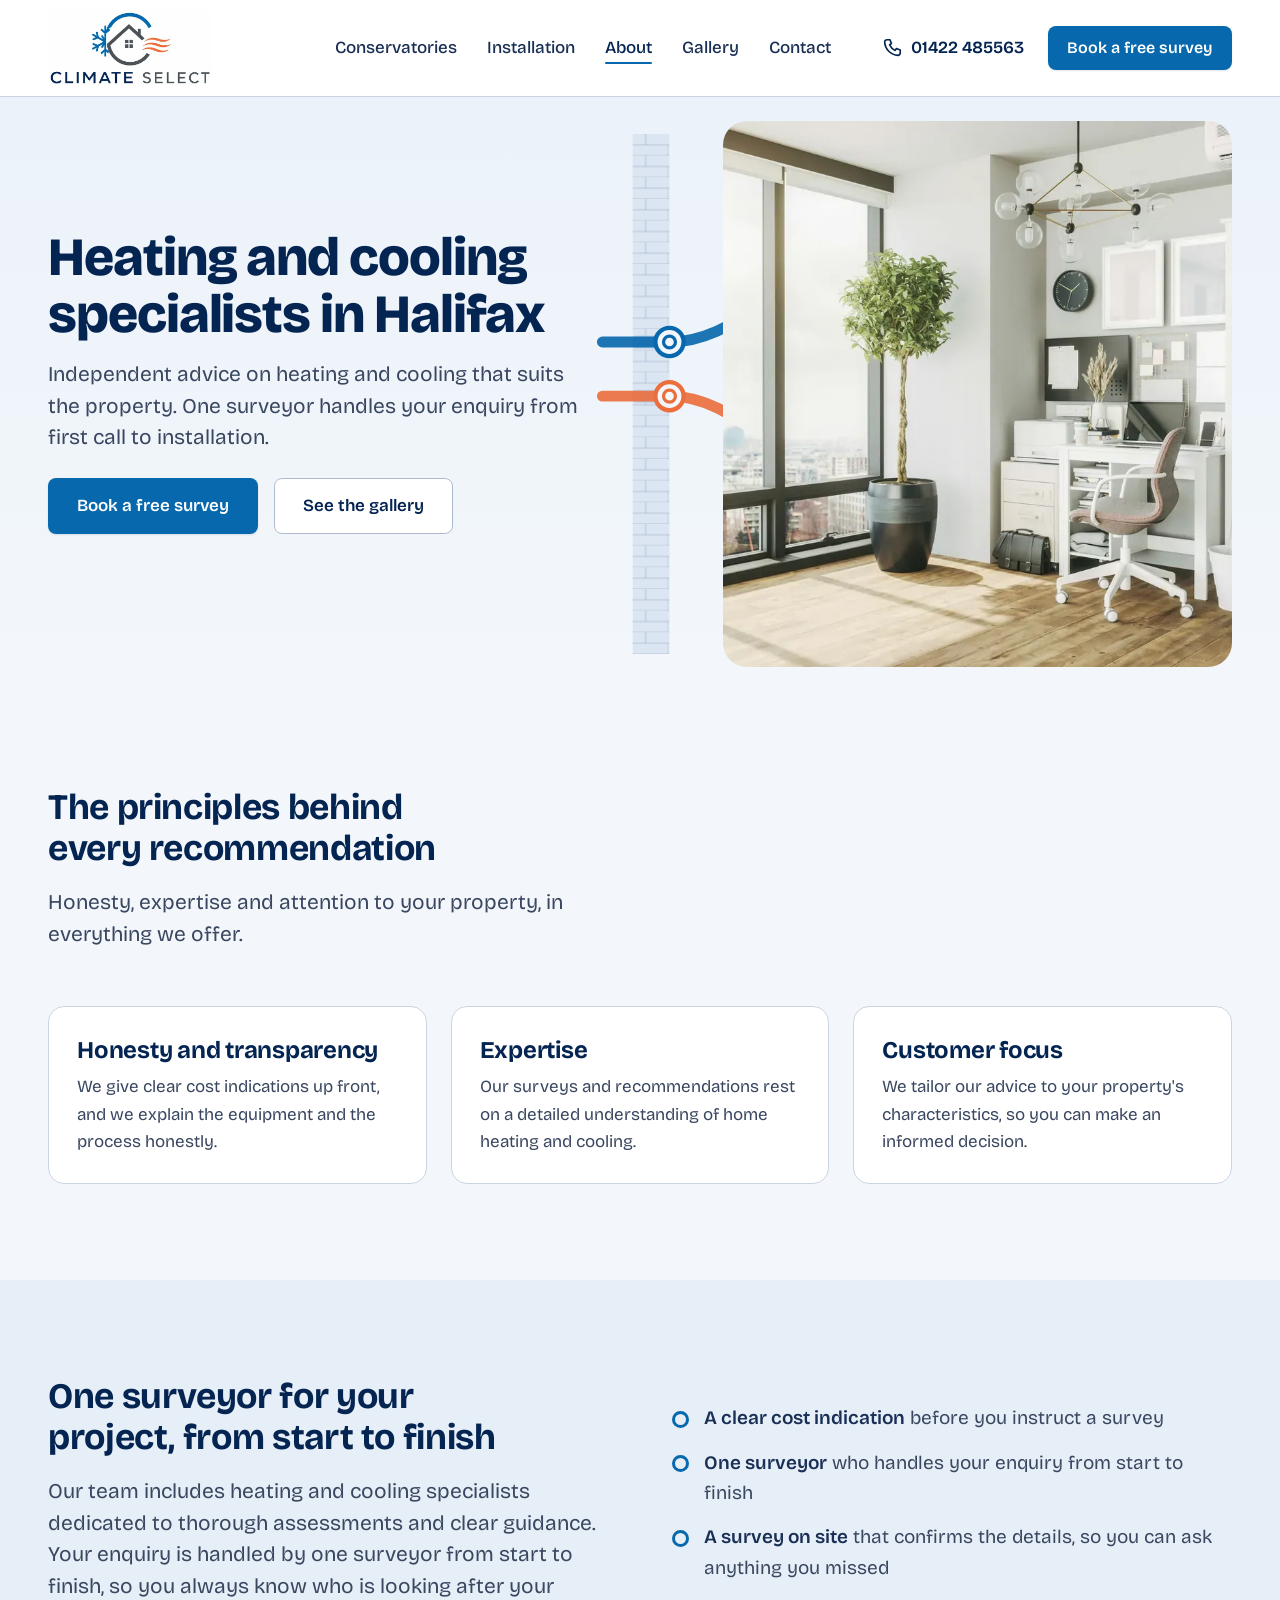
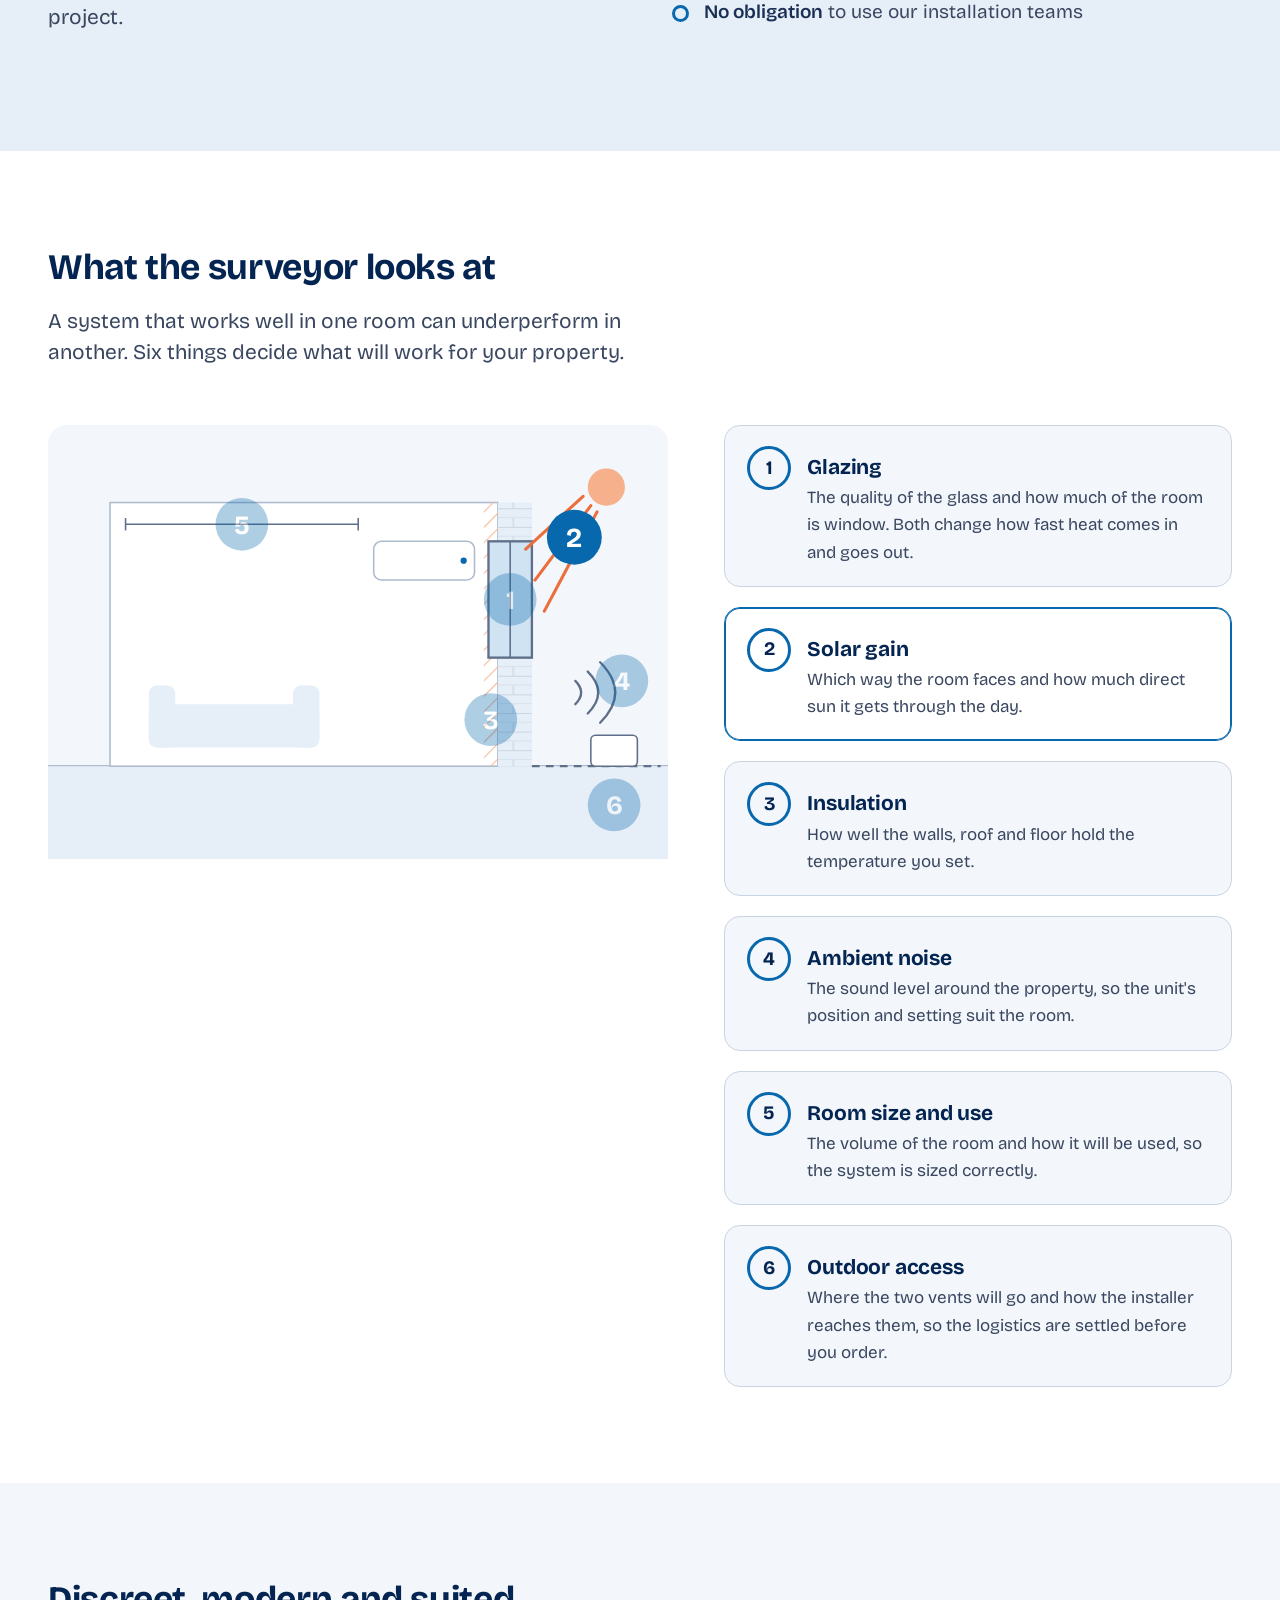
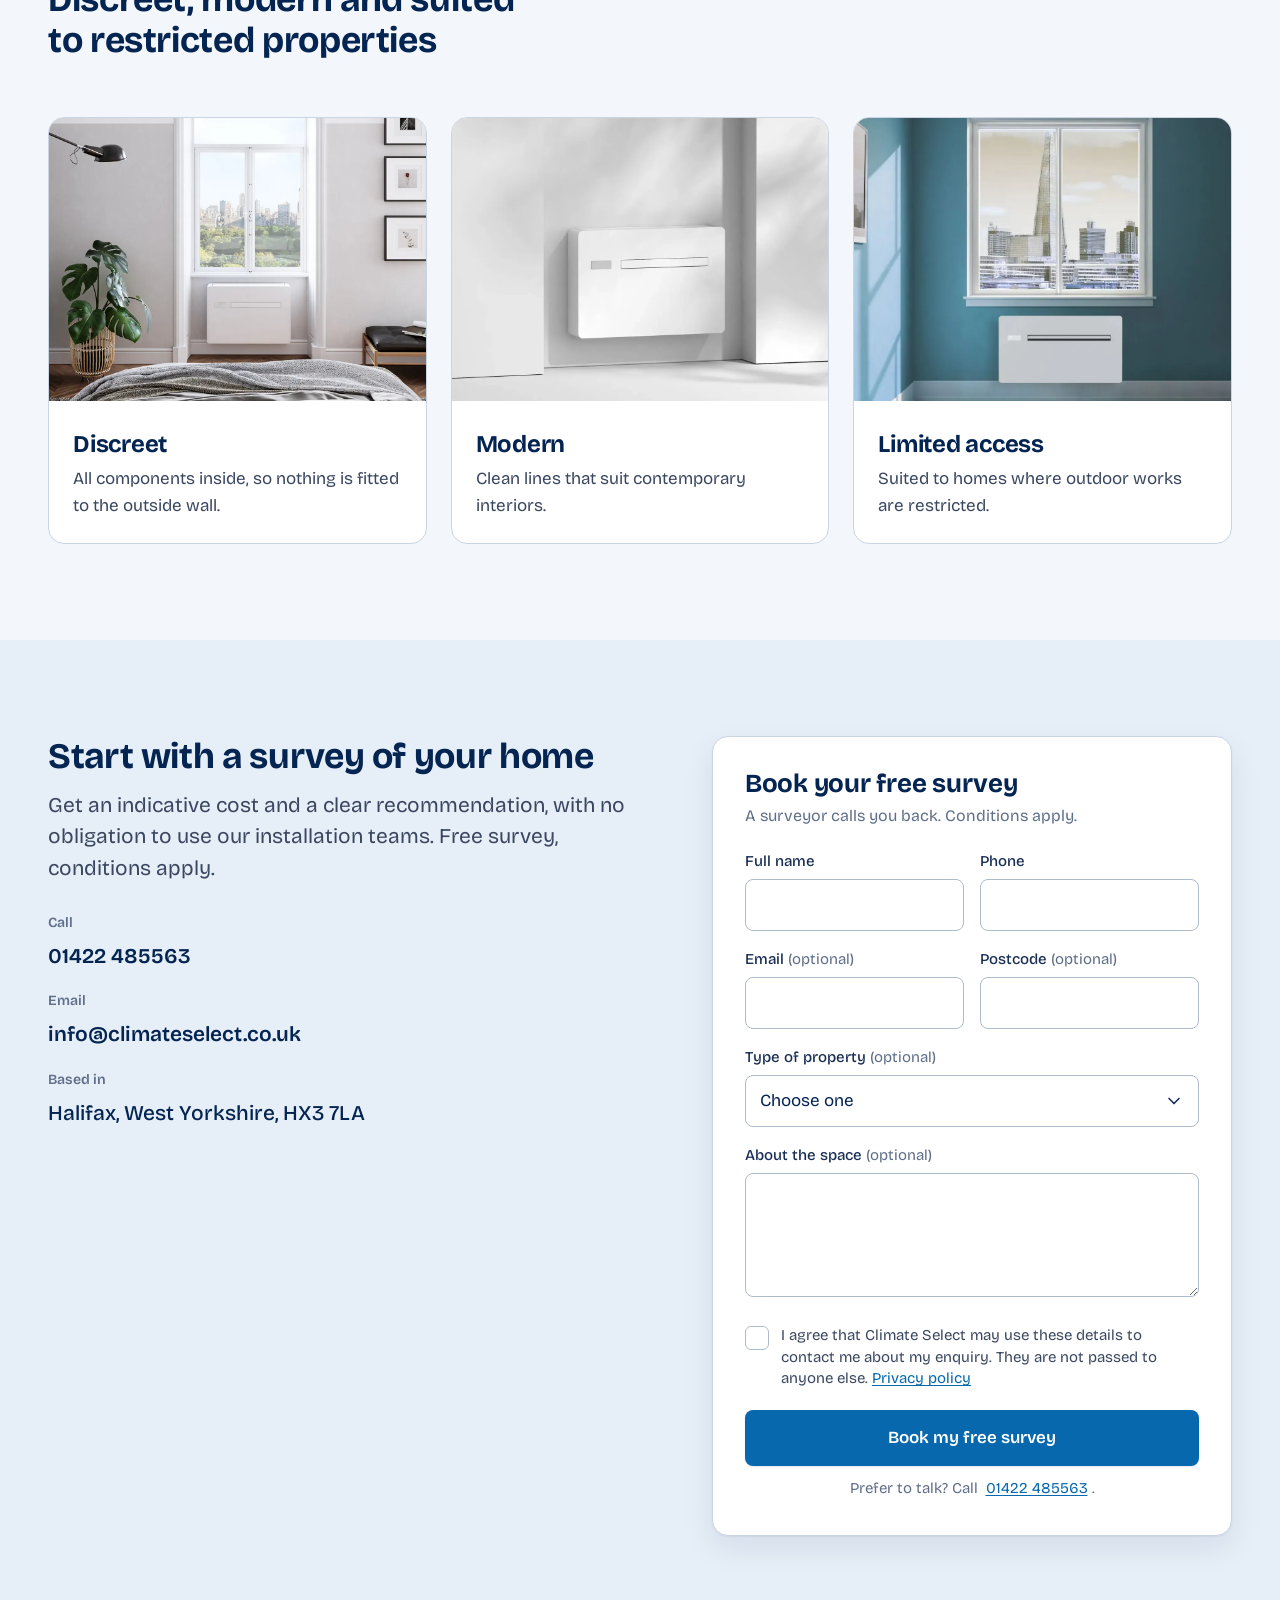
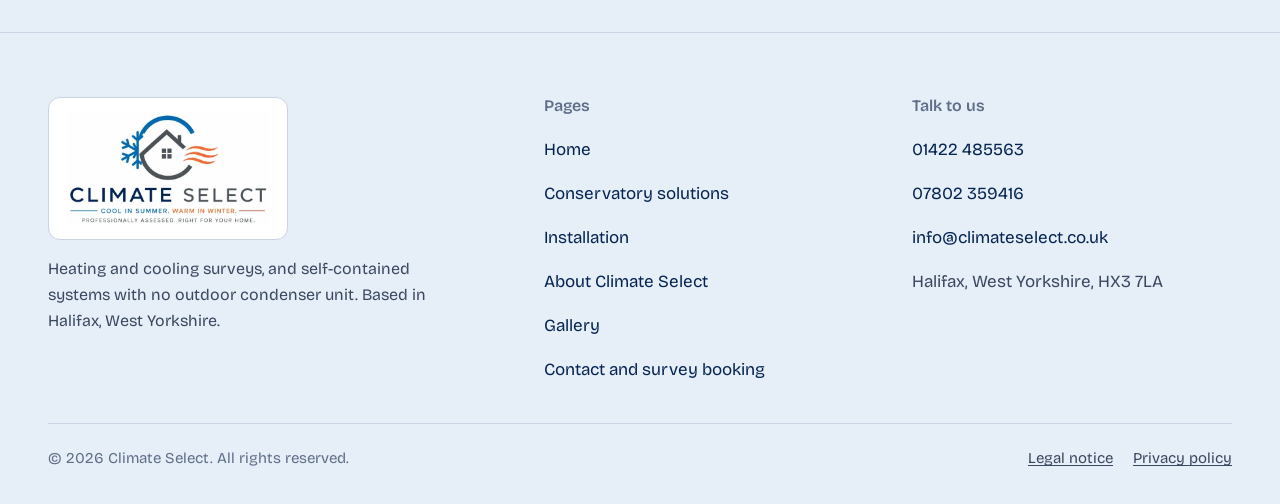
==== about/index.html @ 08846d61 "Publish site Co-Authored-By: Claude Sonnet 5.5 <noreply@anthropic.com>" ====
<!doctype html>
<html lang="en-GB">
<head>
  <title>About Climate Select | Independent Heating and Cooling Specialists</title>
  <meta name="description" content="Independent heating and cooling specialists in Halifax. Honest, transparent surveys with one surveyor from enquiry to installation.">
  <link rel="canonical" href="https://www.climateselect.co.uk/about/">
  <meta property="og:title" content="About Climate Select | Independent Heating and Cooling Specialists">
  <meta property="og:description" content="Independent heating and cooling specialists in Halifax. Every recommendation starts with a survey, and one surveyor handles your enquiry from first call to installation.">
  <meta property="og:url" content="https://digitalmovementuk.github.io/climate-select/about/">
  <meta charset="utf-8">
<meta name="viewport" content="width=device-width, initial-scale=1">
<meta name="robots" content="noindex, nofollow">
<meta name="theme-color" content="#042451">
<link rel="icon" href="../favicon.ico" sizes="32x32">
<link rel="icon" type="image/png" sizes="32x32" href="../favicon-32.png">
<link rel="icon" type="image/png" sizes="16x16" href="../favicon-16.png">
<link rel="apple-touch-icon" sizes="180x180" href="../apple-touch-icon.png">
<meta property="og:type" content="website">
<meta property="og:site_name" content="Climate Select">
<meta property="og:locale" content="en_GB">
<meta property="og:image" content="https://digitalmovementuk.github.io/climate-select/share.jpg">
<meta property="og:image:width" content="1200">
<meta property="og:image:height" content="630">
<meta property="og:image:alt" content="Climate Select: air conditioning and heating with nothing on the outside wall">
<meta name="twitter:card" content="summary_large_image">
<meta name="twitter:image" content="https://digitalmovementuk.github.io/climate-select/share.jpg">
<script>document.documentElement.classList.add('js');if(!matchMedia('(prefers-reduced-motion: reduce)').matches)document.documentElement.classList.add('motion');</script>

  <script type="application/ld+json">
  {
    "@context": "https://schema.org",
    "@graph": [
      { "@type": "HVACBusiness", "@id": "https://www.climateselect.co.uk/#business", "name": "Climate Select", "url": "https://www.climateselect.co.uk/", "logo": "https://www.climateselect.co.uk/wp-content/uploads/go-x/u/525cbdd3-9550-4557-8653-8c8a4f64cbda/image.png", "image": "https://www.climateselect.co.uk/wp-content/uploads/go-x/u/33ac1a99-0c56-4673-9639-0344caf4eeee/image.jpg", "description": "Professional home heating and cooling surveys, with self-contained systems that need no outdoor condenser unit or external ducting.", "telephone": "+44 1422 485563", "email": "info@climateselect.co.uk", "address": { "@type": "PostalAddress", "addressLocality": "Halifax", "addressRegion": "West Yorkshire", "postalCode": "HX3 7LA", "addressCountry": "GB" } },
      { "@type": "WebSite", "@id": "https://www.climateselect.co.uk/#website", "url": "https://www.climateselect.co.uk/", "name": "Climate Select", "inLanguage": "en-GB", "publisher": { "@id": "https://www.climateselect.co.uk/#business" } },
      { "@type": "WebPage", "@id": "https://www.climateselect.co.uk/about/#webpage", "url": "https://www.climateselect.co.uk/about/", "name": "About Climate Select | Independent Heating and Cooling Specialists", "description": "Independent heating and cooling specialists in Halifax. Honest, transparent surveys with one surveyor from enquiry to installation.", "inLanguage": "en-GB", "isPartOf": { "@id": "https://www.climateselect.co.uk/#website" }, "about": { "@id": "https://www.climateselect.co.uk/#business" } },
      { "@type": "BreadcrumbList", "itemListElement": [ { "@type": "ListItem", "position": 1, "name": "Home", "item": "https://www.climateselect.co.uk/" }, { "@type": "ListItem", "position": 2, "name": "About", "item": "https://www.climateselect.co.uk/about/" } ] }
    ]
  }
  </script>
  <script type="module" crossorigin src="../assets/main-D3ebWsyA.js"></script>
  <link rel="stylesheet" crossorigin href="../assets/main-DVyU03aV.css">
</head>
<body>
  <a class="skip-link" href="#main">Skip to content</a>
<header class="site-header">
  <div class="container site-header__inner">
    <a class="brand" href="../" aria-label="Climate Select, home">
      <img class="brand__img" src="../assets/logo-header-DPGOX97-.webp" alt="Climate Select" width="620" height="287" fetchpriority="high">
    </a>
    <nav class="nav" aria-label="Main">
      <ul class="nav__list">
        <li><a class="nav__link" href="../conservatory-solutions/">Conservatories</a></li>
        <li><a class="nav__link" href="../installation/">Installation</a></li>
        <li><a class="nav__link" href="../about/" aria-current="page">About</a></li>
        <li><a class="nav__link" href="../gallery/">Gallery</a></li>
        <li><a class="nav__link" href="../contact/">Contact</a></li>
      </ul>
    </nav>
    <div class="site-header__actions">
      <a class="site-header__phone" href="tel:+441422485563">
        <svg class="icon" viewBox="0 0 24 24" aria-hidden="true" focusable="false"><path d="M6.6 3h3.2l1.6 4.2-2 1.3a12.6 12.6 0 0 0 6.1 6.1l1.3-2 4.2 1.6v3.2A2.6 2.6 0 0 1 18.4 20 15.4 15.4 0 0 1 4 5.6 2.6 2.6 0 0 1 6.6 3Z" fill="none" stroke="currentColor" stroke-width="1.8" stroke-linejoin="round"/></svg>
        <span class="site-header__phone-text">01422 485563</span>
      </a>
      <a class="btn btn--primary btn--sm site-header__cta" href="#enquiry">Book a free survey</a>
      <button class="menu-toggle" type="button" aria-expanded="false" aria-controls="site-menu" data-menu-toggle>
        <span class="menu-toggle__bars" aria-hidden="true"><i></i><i></i><i></i></span>
        <span class="menu-toggle__label">Menu</span>
      </button>
    </div>
  </div>
  <div class="site-menu" id="site-menu" data-site-menu hidden>
    <nav class="container site-menu__inner" aria-label="Menu">
      <a class="site-menu__link" href="../">Home</a>
      <a class="site-menu__link" href="../conservatory-solutions/">Conservatory solutions</a>
      <a class="site-menu__link" href="../installation/">Installation</a>
      <a class="site-menu__link" href="../about/" aria-current="page">About Climate Select</a>
      <a class="site-menu__link" href="../gallery/">Gallery</a>
      <a class="site-menu__link" href="../contact/">Contact</a>
      <a class="btn btn--primary btn--block" href="#enquiry">Book a free survey</a>
      <a class="btn btn--secondary btn--block" href="tel:+441422485563">Call 01422 485563</a>
    </nav>
  </div>
</header>


  <main id="main">
    <div class="hero-wrap">
      <div class="container hero-wrap__grid hero-wrap__grid--media">
        <section class="hero hero--light" aria-labelledby="hero-title">
          <svg class="hero-wall hero-wall--strip" viewBox="0 0 320 480" aria-hidden="true" focusable="false">
  <defs>
    <pattern id="hw-brick-about" width="40" height="20" patternUnits="userSpaceOnUse">
      <g stroke="rgba(4,36,81,.11)" stroke-width="1.5"><line x1="0" y1="10" x2="40" y2="10"/><line x1="0" y1="20" x2="40" y2="20"/><line x1="20" y1="0" x2="20" y2="10"/><line x1="0" y1="10" x2="0" y2="20"/></g>
    </pattern>
  </defs>
  <rect x="128" y="0" width="34" height="480" fill="#DCE6F2"/>
  <rect x="128" y="0" width="34" height="480" fill="url(#hw-brick-about)"/>
  <rect x="128" y="186" width="34" height="12" rx="3" fill="#BFD0E4"/>
  <rect x="128" y="236" width="34" height="12" rx="3" fill="#BFD0E4"/>
  
  <path class="hw-ribbon" d="M330 128 C 262 128, 226 192, 162 192 L 100 192" fill="none" stroke="#0768AD" stroke-width="10" stroke-linecap="round" opacity=".9"/>
  <path class="hw-ribbon hw-ribbon--warm" d="M100 242 L 162 242 C 226 242, 262 310, 330 318" fill="none" stroke="#EB6E3C" stroke-width="10" stroke-linecap="round" opacity=".9"/>
  <g class="hw-vent"><circle cx="162" cy="192" r="13" fill="#F3F7FB" stroke="#0768AD" stroke-width="4"/><circle cx="162" cy="192" r="5.5" fill="none" stroke="#0768AD" stroke-width="3"/></g>
  <g class="hw-vent hw-vent--warm"><circle cx="162" cy="242" r="13" fill="#F3F7FB" stroke="#EB6E3C" stroke-width="4"/><circle cx="162" cy="242" r="5.5" fill="none" stroke="#EB6E3C" stroke-width="3"/></g>
  <circle class="hw-p hw-p--cool" r="4.5" fill="#CFE3F3" style="--d:0s"/>
  <circle class="hw-p hw-p--cool" r="3.5" fill="#CFE3F3" style="--d:-1.6s"/>
  <circle class="hw-p hw-p--cool" r="4.5" fill="#CFE3F3" style="--d:-3.1s"/>
  <circle class="hw-p hw-p--warm" r="4.5" fill="#FBD5C0" style="--d:-.8s"/>
  <circle class="hw-p hw-p--warm" r="3.5" fill="#FBD5C0" style="--d:-2.4s"/>
  <circle class="hw-p hw-p--warm" r="4.5" fill="#FBD5C0" style="--d:-3.9s"/>
</svg>
<svg class="hero-wall hero-wall--band" viewBox="0 0 640 96" preserveAspectRatio="xMidYMid slice" aria-hidden="true" focusable="false">
  <rect x="0" y="12" width="640" height="72" rx="8" fill="#DCE6F2"/>
  <rect x="0" y="12" width="640" height="72" rx="8" fill="url(#hw-brick-about)"/>
  
  <path class="hw-ribbon" d="M40 48 C 150 14, 210 14, 268 48" fill="none" stroke="#0768AD" stroke-width="9" stroke-linecap="round" opacity=".9"/>
  <path class="hw-ribbon hw-ribbon--warm" d="M372 48 C 430 82, 490 82, 600 48" fill="none" stroke="#EB6E3C" stroke-width="9" stroke-linecap="round" opacity=".9"/>
  <g class="hw-vent"><circle cx="288" cy="48" r="19" fill="#F3F7FB" stroke="#0768AD" stroke-width="4"/><circle cx="288" cy="48" r="8" fill="none" stroke="#0768AD" stroke-width="3"/></g>
  <g class="hw-vent hw-vent--warm"><circle cx="352" cy="48" r="19" fill="#F3F7FB" stroke="#EB6E3C" stroke-width="4"/><circle cx="352" cy="48" r="8" fill="none" stroke="#EB6E3C" stroke-width="3"/></g>
  <circle class="hw-p hw-p--band-cool" r="4.5" fill="#CFE3F3" style="--d:0s"/>
  <circle class="hw-p hw-p--band-cool" r="3.5" fill="#CFE3F3" style="--d:-1.9s"/>
  <circle class="hw-p hw-p--band-warm" r="4.5" fill="#FBD5C0" style="--d:-.9s"/>
  <circle class="hw-p hw-p--band-warm" r="3.5" fill="#FBD5C0" style="--d:-2.8s"/>
</svg>

          <div class="hero__copy">
            <h1 class="hero__title" id="hero-title" data-rise style="--i:0">Heating and cooling specialists in Halifax</h1>
            <p class="lead hero__lead" data-rise style="--i:1">Independent advice on heating and cooling that suits the property. One surveyor handles your enquiry from first call to installation.</p>
            <div class="btn-row hero__actions" data-rise style="--i:2">
              <a class="btn btn--primary btn--lg" href="#enquiry">Book a free survey</a>
              <a class="btn btn--secondary btn--lg" href="../gallery/">See the gallery</a>
            </div>
          </div>
        </section>
        <div class="hero-media" data-rise-card>
          <div class="frame frame--4x3"><img src="../assets/about-office-Bw7Py2_B.webp" alt="Office with a wall-mounted unit beneath a window and a desk chair" width="1200" height="800" fetchpriority="high"></div>
        </div>
      </div>
    </div>

    <section class="section" aria-labelledby="principles-title">
      <div class="container">
        <div class="section__head">
          <h2 id="principles-title">The principles behind every recommendation</h2>
          <p class="lead">Honesty, expertise and attention to your property, in everything we offer.</p>
        </div>
        <div class="cards">
          <article class="card"><h3 class="card__title">Honesty and transparency</h3><p>We give clear cost indications up front, and we explain the equipment and the process honestly.</p></article>
          <article class="card"><h3 class="card__title">Expertise</h3><p>Our surveys and recommendations rest on a detailed understanding of home heating and cooling.</p></article>
          <article class="card"><h3 class="card__title">Customer focus</h3><p>We tailor our advice to your property's characteristics, so you can make an informed decision.</p></article>
        </div>
      </div>
    </section>

    <section class="section section--alt" aria-labelledby="team-title">
      <div class="container split">
        <div>
          <h2 id="team-title">One surveyor for your project, from start to finish</h2>
          <p class="lead">Our team includes heating and cooling specialists dedicated to thorough assessments and clear guidance. Your enquiry is handled by one surveyor from start to finish, so you always know who is looking after your project.</p>
        </div>
        <ul class="vent-list vent-list--large">
          <li><strong>A clear cost indication</strong> before you instruct a survey</li>
          <li><strong>One surveyor</strong> who handles your enquiry from start to finish</li>
          <li><strong>A survey on site</strong> that confirms the details, so you can ask anything you missed</li>
          <li><strong>No obligation</strong> to use our installation teams</li>
        </ul>
      </div>
    </section>

    <!-- Signature: what the surveyor looks at -->
    <section class="section section--paper" aria-labelledby="survey-title">
      <div class="container">
        <div class="section__head">
          <h2 id="survey-title">What the surveyor looks at</h2>
          <p class="lead">A system that works well in one room can underperform in another. Six things decide what will work for your property.</p>
        </div>
        <div class="survey" data-survey>
          <figure class="survey__figure">
            <svg class="survey__art" viewBox="0 0 800 560" role="img" aria-labelledby="survey-art-title">
              <title id="survey-art-title">Drawing of a room with six points of a survey marked: glazing, solar gain, insulation, ambient noise, room size and outdoor access.</title>
              <defs>
                <pattern id="brick-a" width="48" height="24" patternUnits="userSpaceOnUse">
                  <g stroke="#CAD5E3" stroke-width="1.5"><line x1="0" y1="12" x2="48" y2="12"/><line x1="0" y1="24" x2="48" y2="24"/><line x1="24" y1="0" x2="24" y2="12"/><line x1="0" y1="12" x2="0" y2="24"/></g>
                </pattern>
                <pattern id="insul" width="14" height="14" patternUnits="userSpaceOnUse" patternTransform="rotate(45)">
                  <line x1="0" y1="0" x2="0" y2="14" stroke="#F6B08C" stroke-width="3"/>
                </pattern>
              </defs>
              <rect x="0" y="0" width="800" height="560" rx="24" fill="#F3F7FB"/>
              <!-- outside sky and ground -->
              <line x1="0" y1="440" x2="800" y2="440" stroke="#AEBBCD" stroke-width="3"/>
              <rect x="0" y="440" width="800" height="120" fill="#E6EEF7"/>
              <!-- room -->
              <rect x="80" y="100" width="500" height="340" fill="#FFFFFF" stroke="#AEBBCD" stroke-width="2"/>
              <!-- outside wall with insulation layer -->
              <rect x="580" y="100" width="44" height="340" fill="#E6EEF7"/>
              <rect x="580" y="100" width="44" height="340" fill="url(#brick-a)"/>
              <rect x="562" y="100" width="18" height="340" fill="url(#insul)" opacity=".85"/>
              <!-- window in the outside wall -->
              <rect x="568" y="150" width="56" height="150" fill="#CFE3F3" stroke="#5F6E89" stroke-width="3"/>
              <line x1="596" y1="150" x2="596" y2="300" stroke="#5F6E89" stroke-width="2"/>
              <!-- sun -->
              <circle cx="720" cy="80" r="24" fill="#F6B08C"/>
              <g stroke="#EB6E3C" stroke-width="4" stroke-linecap="round"><line x1="700" y1="104" x2="628" y2="200"/><line x1="690" y1="92" x2="616" y2="160"/><line x1="708" y1="112" x2="640" y2="240"/></g>
              <!-- sofa and unit -->
              <g fill="#E6EEF7"><rect x="130" y="360" width="220" height="56" rx="12"/><rect x="130" y="336" width="34" height="80" rx="10"/><rect x="316" y="336" width="34" height="80" rx="10"/></g>
              <rect x="420" y="150" width="130" height="50" rx="10" fill="#FFFFFF" stroke="#AEBBCD" stroke-width="2"/>
              <circle cx="536" cy="175" r="4" fill="#0768AD"/>
              <!-- room size dimension line -->
              <g stroke="#5F6E89" stroke-width="2"><line x1="100" y1="128" x2="400" y2="128"/><line x1="100" y1="120" x2="100" y2="136"/><line x1="400" y1="120" x2="400" y2="136"/></g>
              <!-- noise outside -->
              <g stroke="#5F6E89" stroke-width="3" fill="none" stroke-linecap="round"><path d="M680 360 c 10 -10 10 -20 0 -30"/><path d="M696 372 c 18 -18 18 -36 0 -54"/><path d="M712 384 c 26 -26 26 -52 0 -78"/></g>
              <!-- access path -->
              <path d="M624 440 L 790 440" stroke="#5F6E89" stroke-width="3" stroke-dasharray="10 8"/>
              <rect x="700" y="400" width="60" height="40" rx="6" fill="#FFFFFF" stroke="#5F6E89" stroke-width="2"/>
              <!-- callouts -->
              <g class="callout" data-callout="glazing"><circle cx="596" cy="225" r="34" fill="#0768AD"/><text x="596" y="237" font-size="34" font-weight="700" fill="#fff" text-anchor="middle" font-family="inherit">1</text></g>
              <g class="callout" data-callout="solar"><circle cx="668" cy="150" r="34" fill="#0768AD"/><text x="668" y="162" font-size="34" font-weight="700" fill="#fff" text-anchor="middle" font-family="inherit">2</text></g>
              <g class="callout" data-callout="insulation"><circle cx="571" cy="380" r="34" fill="#0768AD"/><text x="571" y="392" font-size="34" font-weight="700" fill="#fff" text-anchor="middle" font-family="inherit">3</text></g>
              <g class="callout" data-callout="noise"><circle cx="740" cy="330" r="34" fill="#0768AD"/><text x="740" y="342" font-size="34" font-weight="700" fill="#fff" text-anchor="middle" font-family="inherit">4</text></g>
              <g class="callout" data-callout="size"><circle cx="250" cy="128" r="34" fill="#0768AD"/><text x="250" y="140" font-size="34" font-weight="700" fill="#fff" text-anchor="middle" font-family="inherit">5</text></g>
              <g class="callout" data-callout="access"><circle cx="730" cy="490" r="34" fill="#0768AD"/><text x="730" y="502" font-size="34" font-weight="700" fill="#fff" text-anchor="middle" font-family="inherit">6</text></g>
            </svg>
          </figure>
          <ol class="survey__list">
            <li class="survey__item" data-callout="glazing"><span class="survey__num" aria-hidden="true">1</span><div><h3>Glazing</h3><p>The quality of the glass and how much of the room is window. Both change how fast heat comes in and goes out.</p></div></li>
            <li class="survey__item" data-callout="solar"><span class="survey__num" aria-hidden="true">2</span><div><h3>Solar gain</h3><p>Which way the room faces and how much direct sun it gets through the day.</p></div></li>
            <li class="survey__item" data-callout="insulation"><span class="survey__num" aria-hidden="true">3</span><div><h3>Insulation</h3><p>How well the walls, roof and floor hold the temperature you set.</p></div></li>
            <li class="survey__item" data-callout="noise"><span class="survey__num" aria-hidden="true">4</span><div><h3>Ambient noise</h3><p>The sound level around the property, so the unit's position and setting suit the room.</p></div></li>
            <li class="survey__item" data-callout="size"><span class="survey__num" aria-hidden="true">5</span><div><h3>Room size and use</h3><p>The volume of the room and how it will be used, so the system is sized correctly.</p></div></li>
            <li class="survey__item" data-callout="access"><span class="survey__num" aria-hidden="true">6</span><div><h3>Outdoor access</h3><p>Where the two vents will go and how the installer reaches them, so the logistics are settled before you order.</p></div></li>
          </ol>
        </div>
      </div>
    </section>

    <section class="section" aria-labelledby="fit-title">
      <div class="container">
        <div class="section__head">
          <h2 id="fit-title">Discreet, modern and suited to restricted properties</h2>
        </div>
        <div class="cards">
          <figure class="card card--media"><div class="frame frame--4x3"><img src="../assets/discreet-bedroom-McjAwTh_.webp" alt="Bedroom with a discreet white unit under the window" width="1200" height="967" loading="lazy"></div><figcaption class="card__body"><h3 class="card__title">Discreet</h3><p>All components inside, so nothing is fitted to the outside wall.</p></figcaption></figure>
          <figure class="card card--media"><div class="frame frame--4x3"><img src="../assets/modern-wall-unit-CahAysjq.webp" alt="Plain white wall with a modern wall-mounted unit" width="1200" height="1200" loading="lazy"></div><figcaption class="card__body"><h3 class="card__title">Modern</h3><p>Clean lines that suit contemporary interiors.</p></figcaption></figure>
          <figure class="card card--media"><div class="frame frame--4x3"><img src="../assets/room-window-unit-7uGXvBZI.webp" alt="Room with a window above a neutral wall-mounted unit" width="1116" height="1200" loading="lazy"></div><figcaption class="card__body"><h3 class="card__title">Limited access</h3><p>Suited to homes where outdoor works are restricted.</p></figcaption></figure>
        </div>
      </div>
    </section>

    <section class="section section--alt" id="book" aria-labelledby="book-title">
      <div class="container book">
        <div class="book__aside">
          <h2 id="book-title">Start with a survey of your home</h2>
          <p class="lead">Get an indicative cost and a clear recommendation, with no obligation to use our installation teams. Free survey, conditions apply.</p>
          <div class="contact-details">
            <div class="contact-details__item"><span class="contact-details__label">Call</span><a class="contact-details__value" href="tel:+441422485563">01422 485563</a></div>
            <div class="contact-details__item"><span class="contact-details__label">Email</span><a class="contact-details__value" href="mailto:info@climateselect.co.uk">info@climateselect.co.uk</a></div>
            <div class="contact-details__item"><span class="contact-details__label">Based in</span><span class="contact-details__value contact-details__value--plain">Halifax, West Yorkshire, HX3 7LA</span></div>
          </div>
        </div>
        <form class="enquiry" id="enquiry" data-enquiry novalidate method="post" action="/api/enquiries" aria-labelledby="enquiry-title">
  <div class="enquiry__body" data-enquiry-body>
    <h2 class="enquiry__title" id="enquiry-title">Book your free survey</h2>
    <p class="enquiry__lead">A surveyor calls you back. Conditions apply.</p>
    <div class="enquiry__fields">
      <div class="field">
        <label class="field__label" for="enquiry-name">Full name</label>
        <input class="field__input" id="enquiry-name" name="name" type="text" autocomplete="name" required minlength="2" maxlength="100" aria-describedby="enquiry-name-error">
        <p class="field__error" id="enquiry-name-error" hidden></p>
      </div>
      <div class="field">
        <label class="field__label" for="enquiry-phone">Phone</label>
        <input class="field__input" id="enquiry-phone" name="phone" type="tel" inputmode="tel" autocomplete="tel" required aria-describedby="enquiry-phone-error">
        <p class="field__error" id="enquiry-phone-error" hidden></p>
      </div>
      <div class="field">
        <label class="field__label" for="enquiry-email">Email <span class="field__optional">(optional)</span></label>
        <input class="field__input" id="enquiry-email" name="email" type="email" autocomplete="email" maxlength="200" aria-describedby="enquiry-email-error">
        <p class="field__error" id="enquiry-email-error" hidden></p>
      </div>
      <div class="field">
        <label class="field__label" for="enquiry-postcode">Postcode <span class="field__optional">(optional)</span></label>
        <input class="field__input" id="enquiry-postcode" name="postcode" type="text" autocomplete="postal-code" maxlength="12" aria-describedby="enquiry-postcode-error">
        <p class="field__error" id="enquiry-postcode-error" hidden></p>
      </div>
      <div class="field field--full">
        <label class="field__label" for="enquiry-property">Type of property <span class="field__optional">(optional)</span></label>
        <select class="field__input field__select" id="enquiry-property" name="propertyType" aria-describedby="enquiry-property-error">
          <option value="">Choose one</option>
          <option>House</option>
          <option>Flat or apartment</option>
          <option>Conservatory</option>
          <option>Garden room or annexe</option>
          <option>Listed or conservation-area home</option>
          <option>Office or commercial</option>
          <option>Care home or hotel</option>
          <option>Other</option>
        </select>
        <p class="field__error" id="enquiry-property-error" hidden></p>
      </div>
      
      <div class="field field--full">
        <label class="field__label" for="enquiry-message">About the space <span class="field__optional">(optional)</span></label>
        <textarea class="field__input field__textarea" id="enquiry-message" name="message" rows="4" maxlength="2000" aria-describedby="enquiry-message-error"></textarea>
        <p class="field__error" id="enquiry-message-error" hidden></p>
      </div>
      
    </div>
    <div class="field field--consent">
      <label class="check" for="enquiry-consent">
        <input class="check__input" id="enquiry-consent" name="consent" type="checkbox" value="true" required aria-describedby="enquiry-consent-error">
        <span class="check__box" aria-hidden="true"></span>
        <span class="check__text">I agree that Climate Select may use these details to contact me about my enquiry. They are not passed to anyone else. <a href="https://www.climateselect.co.uk/privacy-policy/" target="_blank" rel="noopener">Privacy policy</a></span>
      </label>
      <p class="field__error" id="enquiry-consent-error" hidden></p>
    </div>
    <div class="enquiry__honeypot" aria-hidden="true">
      <label for="enquiry-company">Company</label>
      <input id="enquiry-company" name="company" type="text" tabindex="-1" autocomplete="off">
    </div>
    <input type="hidden" name="source" value="/about/">
    <p class="enquiry__form-error" data-enquiry-form-error role="alert" hidden></p>
    <button class="btn btn--primary btn--block enquiry__submit" type="submit" data-enquiry-submit>Book my free survey</button>
    <p class="enquiry__note">Prefer to talk? Call <a href="tel:+441422485563">01422 485563</a>.</p>
  </div>
  <div class="enquiry__success" data-enquiry-success tabindex="-1" hidden>
    <svg class="vent-mark" viewBox="0 0 96 48" aria-hidden="true" focusable="false">
      <circle class="vent-mark__a" cx="24" cy="24" r="18" fill="none" stroke="#0768AD" stroke-width="4"/>
      <circle class="vent-mark__b" cx="72" cy="24" r="18" fill="none" stroke="#EB6E3C" stroke-width="4"/>
      <path class="vent-mark__tick" d="M15 24.5l6.5 6.5L34 18" fill="none" stroke="#0768AD" stroke-width="4" stroke-linecap="round" stroke-linejoin="round"/>
      <path class="vent-mark__wave" d="M62 24c3-4 7-4 10 0s7 4 10 0" fill="none" stroke="#EB6E3C" stroke-width="4" stroke-linecap="round"/>
    </svg>
    <h2 class="enquiry__title">Thanks, <span data-enquiry-name>we have your enquiry</span>.</h2>
    <p>A surveyor will call you on <strong data-enquiry-phone></strong> to arrange your survey and explain the conditions.</p>
    <p class="enquiry__note">Need it sooner? Call <a href="tel:+441422485563">01422 485563</a>.</p>
  </div>
</form>

      </div>
    </section>
  </main>

  <footer class="site-footer">
  <div class="container site-footer__inner">
    <div class="site-footer__brand">
      <img src="../assets/logo-full-CCatJ6X6.webp" alt="Climate Select. Cool in summer, warm in winter. Professionally assessed, right for your home." width="620" height="348" loading="lazy">
      <p class="site-footer__blurb">Heating and cooling surveys, and self-contained systems with no outdoor condenser unit. Based in Halifax, West Yorkshire.</p>
    </div>
    <nav class="site-footer__col" aria-label="Pages">
      <h2 class="site-footer__title">Pages</h2>
      <ul class="site-footer__links">
        <li><a href="../">Home</a></li>
        <li><a href="../conservatory-solutions/">Conservatory solutions</a></li>
        <li><a href="../installation/">Installation</a></li>
        <li><a href="../about/">About Climate Select</a></li>
        <li><a href="../gallery/">Gallery</a></li>
        <li><a href="../contact/">Contact and survey booking</a></li>
      </ul>
    </nav>
    <div class="site-footer__col">
      <h2 class="site-footer__title">Talk to us</h2>
      <ul class="site-footer__links">
        <li><a href="tel:+441422485563">01422 485563</a></li>
        <li><a href="tel:+447802359416">07802 359416</a></li>
        <li><a href="mailto:info@climateselect.co.uk">info@climateselect.co.uk</a></li>
        <li>Halifax, West Yorkshire, HX3 7LA</li>
      </ul>
    </div>
  </div>
  <div class="container site-footer__bottom">
    <span>&copy; 2026 Climate Select. All rights reserved.</span>
    <span class="site-footer__legal"><a href="https://www.climateselect.co.uk/legal-notice/">Legal notice</a> <a href="https://www.climateselect.co.uk/privacy-policy/">Privacy policy</a></span>
  </div>
</footer>

</body>
</html>
---- assets/main-DVyU03aV.css ----
@font-face{font-family:Bricolage Grotesque Variable;font-style:normal;font-display:swap;font-weight:200 800;src:url(./bricolage-grotesque-vietnamese-opsz-normal-D9N6E8K1.woff2) format("woff2-variations");unicode-range:U+0102-0103,U+0110-0111,U+0128-0129,U+0168-0169,U+01A0-01A1,U+01AF-01B0,U+0300-0301,U+0303-0304,U+0308-0309,U+0323,U+0329,U+1EA0-1EF9,U+20AB}@font-face{font-family:Bricolage Grotesque Variable;font-style:normal;font-display:swap;font-weight:200 800;src:url(./bricolage-grotesque-latin-ext-opsz-normal-IcJDqblK.woff2) format("woff2-variations");unicode-range:U+0100-02BA,U+02BD-02C5,U+02C7-02CC,U+02CE-02D7,U+02DD-02FF,U+0304,U+0308,U+0329,U+1D00-1DBF,U+1E00-1E9F,U+1EF2-1EFF,U+2020,U+20A0-20AB,U+20AD-20C0,U+2113,U+2C60-2C7F,U+A720-A7FF}@font-face{font-family:Bricolage Grotesque Variable;font-style:normal;font-display:swap;font-weight:200 800;src:url(./bricolage-grotesque-latin-opsz-normal-Cre6nC2_.woff2) format("woff2-variations");unicode-range:U+0000-00FF,U+0131,U+0152-0153,U+02BB-02BC,U+02C6,U+02DA,U+02DC,U+0304,U+0308,U+0329,U+2000-206F,U+20AC,U+2122,U+2191,U+2193,U+2212,U+2215,U+FEFF,U+FFFD}:root{--navy: #042451;--blue: #0768AD;--blue-deep: #065A96;--orange: #EB6E3C;--slate: #4D5359;--air: #F3F7FB;--air-2: #E6EEF7;--paper: #FFFFFF;--stage: #061C3F;--stage-2: #0B2A5A;--ink-900: #042451;--ink-800: #1A2F55;--ink-700: #3A4760;--ink-500: #5F6E89;--line: #CAD5E3;--line-strong: #AEBBCD;--blue-50: #E8F2FA;--blue-100: #CFE3F3;--orange-50: #FDEEE6;--error: #B42318;--error-50: #FDF1F0;--font: "Bricolage Grotesque Variable", "Helvetica Neue", Arial, sans-serif;--container: 1200px;--container-text: 1080px;--measure: 38rem;--gutter: 24px;--section-pad: 56px;--r-s: 8px;--r-m: 16px;--r-l: 24px;--shadow: 0 1px 2px rgba(4, 36, 81, .06), 0 12px 32px rgba(4, 36, 81, .08);--shadow-lift: 0 2px 4px rgba(4, 36, 81, .08), 0 18px 40px rgba(4, 36, 81, .12);--ease-out: cubic-bezier(.22, .61, .36, 1);--ease-in-out: cubic-bezier(.65, 0, .35, 1);--t-micro: .16s;--t-short: .32s;--t-medium: .6s;--t-long: .9s;--header-h: 72px}@media(min-width:760px){:root{--gutter: 32px;--section-pad: 80px;--header-h: 88px}}@media(min-width:1100px){:root{--gutter: 48px;--section-pad: 96px;--header-h: 96px}}*,*:before,*:after{box-sizing:border-box}html{-webkit-text-size-adjust:100%;background:var(--air)}html.motion{scroll-behavior:smooth}body{margin:0;font-family:var(--font);font-size:18px;line-height:1.55;color:var(--ink-700);background:var(--air);font-optical-sizing:auto;-webkit-font-smoothing:antialiased}@media(min-width:760px){body{font-size:19px;line-height:1.6}}img,svg{max-width:100%;height:auto}img{display:block}figure{margin:0}a{color:var(--blue);text-decoration:underline;text-underline-offset:.16em;text-decoration-thickness:1px}a:hover{text-decoration-thickness:2px}:focus-visible{outline:3px solid var(--orange);outline-offset:3px;border-radius:4px}p{margin:0 0 1em;max-width:var(--measure)}ul,ol{margin:0 0 1em;padding-left:1.25em}strong{color:var(--ink-800);font-weight:600}hr{border:0;border-top:1px solid var(--line);margin:0}.sr-only{position:absolute;width:1px;height:1px;padding:0;margin:-1px;overflow:hidden;clip:rect(0,0,0,0);white-space:nowrap;border:0}.skip-link{position:absolute;left:16px;top:-64px;z-index:100;background:var(--navy);color:#fff;padding:12px 16px;border-radius:var(--r-s);text-decoration:none;font-weight:600}.skip-link:focus{top:16px}h1,h2,h3,h4{margin:0 0 .5em;color:var(--ink-900);font-weight:700;line-height:1.15;letter-spacing:-.01em;text-wrap:balance}h1{font-size:40px;font-weight:800;line-height:1.15;letter-spacing:-.02em}h2{font-size:28px;line-height:1.2}h3{font-size:22px;line-height:1.25}.lead{font-size:19px;line-height:1.5;color:var(--ink-700)}.small{font-size:14px}.muted{color:var(--ink-500)}@media(min-width:760px){h1{font-size:clamp(44px,4.2vw,60px);line-height:1.05}h2{font-size:clamp(32px,2.8vw,40px);line-height:1.15}h3{font-size:24px}.lead{font-size:21px}.small{font-size:15px}}.container{width:min(100% - 2 * var(--gutter),var(--container));margin-inline:auto}.container--text{--container: var(--container-text)}.section{padding-block:var(--section-pad)}.section--alt{background:var(--air-2)}.section--paper{background:var(--paper)}.section--tight{padding-block:calc(var(--section-pad) * .6)}.section__head{max-width:44rem;margin-bottom:40px}.section__head--center{margin-inline:auto;text-align:center}.section__head--center p{margin-inline:auto}.section__head .lead{margin-bottom:0}@media(min-width:760px){.section__head{margin-bottom:56px}}.split{display:grid;gap:40px;align-items:center}.split>*{min-width:0}@media(min-width:760px){.split{grid-template-columns:minmax(0,1fr) minmax(0,1fr);gap:64px}.split--flip>.split__media{order:2}}.frame{border-radius:var(--r-l);overflow:hidden;background:var(--air-2);position:relative}.frame img{width:100%;height:100%;object-fit:cover}.frame--3x2{aspect-ratio:3 / 2}.frame--4x3{aspect-ratio:4 / 3}.frame--1x1{aspect-ratio:1 / 1}.frame__cap{position:absolute;left:16px;bottom:16px;background:#042451d1;color:#fff;padding:8px 14px;border-radius:var(--r-s);font-size:15px;font-weight:500;line-height:1.3}.btn{display:inline-flex;align-items:center;justify-content:center;gap:10px;min-height:52px;padding:0 24px;border-radius:var(--r-s);border:1.5px solid transparent;font:inherit;font-size:17px;font-weight:600;line-height:1.2;text-decoration:none;cursor:pointer;white-space:nowrap;transition:transform var(--t-micro) var(--ease-out),background-color var(--t-micro) var(--ease-out),border-color var(--t-micro) var(--ease-out),box-shadow var(--t-micro) var(--ease-out),color var(--t-micro) var(--ease-out)}.btn:hover{transform:translateY(-1px)}.btn:active{transform:scale(.98)}.btn--primary{background:var(--blue);color:#fff;box-shadow:0 1px 2px #0424511f}.btn--primary:hover{background:var(--blue-deep);box-shadow:0 6px 16px #0768ad47}.btn--secondary{background:var(--paper);color:var(--navy);border-color:var(--line-strong)}.btn--secondary:hover{border-color:var(--blue);color:var(--blue)}.btn--light{background:#fff;color:var(--navy)}.btn--light:hover{background:var(--blue-50)}.btn--ghost-light{background:transparent;color:#fff;border-color:#ffffff73}.btn--ghost-light:hover{border-color:#fff}.btn--sm{min-height:44px;padding:0 18px;font-size:16px}.btn--lg{min-height:56px;padding:0 28px}.btn--block{width:100%}.btn[disabled],.btn[aria-disabled=true]{opacity:.6;cursor:default;transform:none}.btn-row{display:flex;flex-wrap:wrap;gap:12px 16px}.icon{width:22px;height:22px;flex:none}.site-header{position:relative;z-index:30;background:var(--paper);border-bottom:1px solid var(--line)}.site-header__inner{display:flex;align-items:center;gap:24px;min-height:var(--header-h)}.brand{display:inline-flex;flex:none;border-radius:6px}.brand__img{height:calc(var(--header-h) - 20px);width:auto}.nav{margin-left:auto;display:none}.nav__list{display:flex;gap:2px;list-style:none;margin:0;padding:0}.nav__link{position:relative;display:inline-flex;align-items:center;min-height:44px;padding:0 14px;color:var(--ink-800);text-decoration:none;font-weight:500;font-size:17px;border-radius:6px}.nav__link:after{content:"";position:absolute;left:14px;right:14px;bottom:6px;height:2px;background:var(--blue);border-radius:2px;transform:scaleX(0);transform-origin:left center;transition:transform .24s var(--ease-out)}.nav__link:hover:after,.nav__link[aria-current=page]:after{transform:scaleX(1)}.nav__link[aria-current=page]{color:var(--navy)}.site-header__actions{display:flex;align-items:center;gap:8px;margin-left:auto}.nav+.site-header__actions{margin-left:0}.site-header__phone{display:inline-flex;align-items:center;gap:8px;min-height:44px;min-width:44px;padding:0 10px;justify-content:center;color:var(--ink-900);text-decoration:none;font-weight:600;font-size:17px;border-radius:6px}.site-header__phone:hover{color:var(--blue)}.site-header__phone-text,.site-header__cta{display:none}.menu-toggle{display:inline-flex;align-items:center;gap:10px;min-height:44px;padding:0 12px;background:transparent;border:1.5px solid var(--line-strong);border-radius:var(--r-s);font:inherit;font-size:16px;font-weight:600;color:var(--ink-900);cursor:pointer}.menu-toggle__bars{display:inline-grid;gap:4px;width:18px}.menu-toggle__bars i{display:block;height:2px;background:currentColor;border-radius:2px;transition:transform var(--t-short) var(--ease-out),opacity var(--t-short) var(--ease-out);transform-origin:center}.menu-toggle[aria-expanded=true] .menu-toggle__bars i:nth-child(1){transform:translateY(6px) rotate(45deg)}.menu-toggle[aria-expanded=true] .menu-toggle__bars i:nth-child(2){opacity:0;transform:scaleX(0)}.menu-toggle[aria-expanded=true] .menu-toggle__bars i:nth-child(3){transform:translateY(-6px) rotate(-45deg)}.site-menu{background:var(--paper);border-bottom:1px solid var(--line);box-shadow:var(--shadow)}.site-menu[hidden]{display:none}.site-menu__inner{display:grid;gap:4px;padding:12px 0 24px}.site-menu__link{display:flex;align-items:center;min-height:52px;padding:0 12px;color:var(--ink-900);text-decoration:none;font-weight:600;font-size:19px;border-radius:var(--r-s);border-bottom:1px solid var(--line)}.site-menu__link[aria-current=page]{color:var(--blue)}.site-menu__inner .btn{margin-top:8px}.site-menu__inner .btn+.btn{margin-top:0}@media(min-width:560px){.site-header__cta{display:inline-flex}}@media(min-width:760px){.site-header__phone-text{display:inline}.site-header__phone{padding:0 12px}}@media(min-width:1100px){.nav{display:block}.menu-toggle{display:none}.site-menu{display:none!important}.site-header__actions{gap:12px}}.hero-wrap{position:relative;overflow:hidden;background:linear-gradient(180deg,#EBF2F9 0%,var(--air) 100%)}.hero-wrap__grid{position:relative;display:grid;gap:8px 40px;align-items:center}.hero-wrap__grid>*{min-width:0}.hero{position:relative;min-height:66vh;min-height:66svh;display:flex;flex-direction:column;justify-content:center;align-items:stretch;padding-block:24px}.hero__copy{position:relative;z-index:1;width:100%}.hero-form,.hero-media{position:relative;z-index:2}.hero-wall{pointer-events:none;display:block}.hero-wall--strip{display:none;position:absolute;top:50%;right:-226px;height:min(520px,100%);width:auto;z-index:0;transform:translateY(-50%)}.hero-wall--band{width:100%;height:44px;margin:0 0 12px}.hero--light .hero-wall--band{height:40px;margin-bottom:12px}.hw-ghost,.hw-p{opacity:0}@keyframes hwGhost{0%{opacity:0}12%{opacity:.9}58%{opacity:.9}to{opacity:0}}@keyframes hwPop{0%{transform:scale(0)}70%{transform:scale(1.12)}to{transform:scale(1)}}@keyframes hwCool{0%{transform:translate(330px,128px);opacity:0}8%{opacity:1}42%{transform:translate(226px,174px)}60%{transform:translate(162px,192px)}92%{transform:translate(108px,192px);opacity:1}to{transform:translate(98px,192px);opacity:0}}@keyframes hwWarm{0%{transform:translate(98px,242px);opacity:0}8%{opacity:1}40%{transform:translate(162px,242px)}58%{transform:translate(226px,262px)}92%{transform:translate(322px,316px);opacity:1}to{transform:translate(332px,318px);opacity:0}}@keyframes hwBandCool{0%{transform:translate(40px,48px);opacity:0}10%{opacity:1}50%{transform:translate(160px,24px)}90%{transform:translate(262px,46px);opacity:1}to{transform:translate(272px,48px);opacity:0}}@keyframes hwBandWarm{0%{transform:translate(368px,48px);opacity:0}10%{opacity:1}50%{transform:translate(470px,72px)}90%{transform:translate(590px,50px);opacity:1}to{transform:translate(600px,48px);opacity:0}}@media(prefers-reduced-motion:no-preference){html.js.motion .hw-ghost{animation:hwGhost 2.2s var(--ease-out) both}html.js.motion .hw-vent{transform-box:fill-box;transform-origin:center;animation:hwPop .6s var(--ease-out) 1.35s both}html.js.motion .hw-vent--warm{animation-delay:1.5s}html.js.motion .hw-p{animation:hwCool 4.6s linear infinite;animation-delay:calc(1.8s + var(--d, 0s))}html.js.motion .hw-p--warm{animation-name:hwWarm}html.js.motion .hw-p--band-cool{animation-name:hwBandCool;animation-duration:3.6s}html.js.motion .hw-p--band-warm{animation-name:hwBandWarm;animation-duration:3.6s}}@media(min-width:760px){.hero-wall--band{display:none}.hero-wall--strip{display:block;right:-220px}}@media(min-width:1100px){.hero-wall--strip{right:-230px}}.hero__title{margin-bottom:16px}.hero__lead{margin-bottom:24px;max-width:34rem}.hero__actions{margin-bottom:24px}.hero__facts{max-width:34rem;gap:8px}.hero-form{width:100%;padding-block:8px 40px}.hero-media{padding-block:0 40px}.hero-media .frame{min-height:240px}@media(min-width:760px){.hero,.hero-form,.hero-media{padding-block:24px}.hero-wrap__grid{grid-template-columns:minmax(0,1fr) minmax(0,1fr);gap:8px 96px}.hero-media{align-self:stretch;display:flex}.hero-media .frame{flex:1;min-height:0;aspect-ratio:auto}}@media(min-width:760px)and (max-width:1099px){.hero__facts{display:none}.hero__lead{font-size:19px}.hero-form{padding-block:12px}}@media(min-width:1100px){.hero-wrap__grid{grid-template-columns:minmax(0,1fr) 460px;gap:8px 112px}.hero-wrap__grid--media{grid-template-columns:minmax(0,1.05fr) minmax(0,.95fr)}}.vent-list{list-style:none;margin:0;padding:0;display:grid;gap:10px}.vent-list li{position:relative;padding-left:28px}.vent-list li:before{content:"";position:absolute;left:0;top:.42em;width:15px;height:15px;border-radius:50%;border:3px solid var(--blue)}.vent-list--alt li:nth-child(2n):before{border-color:var(--orange)}.vent-list--large{gap:14px;font-size:19px}.vent-list--large li{padding-left:32px}.vent-list--large li:before{width:17px;height:17px;top:.4em}.cards{display:flex;flex-wrap:wrap;gap:20px}.card{flex:1 1 240px;min-width:0;display:flex;flex-direction:column;gap:8px;background:var(--paper);border:1px solid var(--line);border-radius:var(--r-m);padding:24px;transition:border-color var(--t-micro) var(--ease-out)}.card__title{font-size:22px;margin:0}.card p{margin:0;font-size:17px;max-width:none}.card__tag{display:inline-block;font-size:14px;font-weight:600;color:var(--blue);margin-bottom:4px}.card--accent{border-color:var(--blue);box-shadow:inset 0 0 0 1px var(--blue)}.card--accent .card__tag{color:var(--blue)}.card--warm{background:var(--orange-50);border-color:transparent}.card--cool{background:var(--blue-50);border-color:transparent}@media(min-width:760px){.cards{gap:24px}.card{padding:28px}.card__title{font-size:24px}}@media(min-width:1100px){.cards--4 .card{flex-basis:230px}}.card--media{padding:0;overflow:hidden}.card--media .frame{border-radius:0}.card--media .card__body{padding:20px 24px 24px;display:grid;gap:6px}.who{display:grid;gap:32px;align-items:center}.who__collage{display:grid;grid-template-columns:1fr 1fr;gap:16px}.who__photo{margin:0}.who__photo--tall{grid-row:1 / span 2;aspect-ratio:auto;height:100%;min-height:320px}.who__photo--square{aspect-ratio:1 / 1}.who__list{font-size:17px}.who__list strong{display:block;color:var(--ink-900);font-size:19px;margin-bottom:2px}@media(min-width:760px){.who{grid-template-columns:minmax(0,5fr) minmax(0,7fr);gap:56px}.who__list{grid-template-columns:1fr 1fr;gap:18px 32px}}.faq-grid{display:grid;gap:32px;align-items:start}.faq-grid__aside .lead{margin-bottom:0}@media(min-width:760px){.faq-grid{grid-template-columns:minmax(0,4fr) minmax(0,8fr);gap:56px}}.steps{list-style:none;margin:0;padding:0;display:flex;flex-wrap:wrap;gap:20px}.step{flex:1 1 220px;min-width:0;position:relative;background:var(--paper);border:1px solid var(--line);border-radius:var(--r-m);padding:24px}.step__num{display:inline-flex;align-items:center;justify-content:center;width:44px;height:44px;border-radius:50%;border:3px solid var(--blue);color:var(--navy);font-weight:700;font-size:18px;margin-bottom:14px}.step h3{font-size:22px;margin-bottom:6px}.step p{margin:0;font-size:17px;max-width:none}@media(min-width:760px){.steps{gap:24px}.step{padding:28px}}.compare-wrap{background:var(--paper);border:1px solid var(--line);border-radius:var(--r-m);overflow:hidden}.compare{width:100%;border-collapse:collapse;font-size:17px}.compare th,.compare td{padding:16px 20px;text-align:left;vertical-align:top;border-bottom:1px solid var(--line)}.compare thead th{background:var(--air-2);font-size:15px;font-weight:600;color:var(--ink-800)}.compare thead th.is-cs{background:var(--navy);color:#fff}.compare tbody th{font-weight:600;color:var(--ink-900);width:32%}.compare td.is-cs{background:var(--blue-50);color:var(--navy);font-weight:600}.compare tbody tr:last-child th,.compare tbody tr:last-child td{border-bottom:0}.compare .cell-label{display:none}.faq{border-top:1px solid var(--line)}.faq__item{border-bottom:1px solid var(--line)}.faq__q{list-style:none;cursor:pointer;display:flex;justify-content:space-between;align-items:center;gap:16px;padding:18px 4px;min-height:48px;font-size:19px;font-weight:600;color:var(--ink-900);line-height:1.3}.faq__q::-webkit-details-marker{display:none}.faq__q:after{content:"";flex:none;width:11px;height:11px;margin-right:8px;border-right:2.5px solid var(--blue);border-bottom:2.5px solid var(--blue);transform:translateY(-3px) rotate(45deg);transition:transform .24s var(--ease-out)}.faq__item[open] .faq__q:after{transform:translateY(3px) rotate(225deg)}.faq__a{padding:0 4px 22px;max-width:44rem}.faq__a p{margin:0}@media(min-width:760px){.faq__q{font-size:21px;padding:22px 4px}}.enquiry{position:relative;background:var(--paper);border:1px solid var(--line);border-radius:var(--r-m);padding:24px;box-shadow:var(--shadow)}.enquiry__title{font-size:24px;margin:0 0 4px}.enquiry__lead{font-size:16px;color:var(--ink-500);margin:0 0 20px}.enquiry__fields{display:grid;gap:14px}.field{min-width:0}.field--full{grid-column:1 / -1}.field__label{display:block;font-size:15px;font-weight:500;color:var(--ink-800);margin-bottom:6px}.field__optional{color:var(--ink-500);font-weight:400}.field__input{width:100%;min-height:52px;padding:0 14px;font:inherit;font-size:17px;color:var(--ink-900);background:#fff;border:1.5px solid var(--line-strong);border-radius:var(--r-s);transition:border-color var(--t-micro) var(--ease-out),box-shadow var(--t-micro) var(--ease-out)}.field__input:hover{border-color:var(--ink-500)}.field__input:focus{outline:3px solid var(--orange);outline-offset:2px;border-color:var(--blue)}.field__textarea{min-height:112px;padding:12px 14px;resize:vertical;line-height:1.45}.field__select{appearance:none;-webkit-appearance:none;padding-right:44px;background-image:url("data:image/svg+xml,%3Csvg xmlns='http://www.w3.org/2000/svg' viewBox='0 0 24 24' fill='none' stroke='%231A2F55' stroke-width='2' stroke-linecap='round' stroke-linejoin='round'%3E%3Cpath d='m6 9 6 6 6-6'/%3E%3C/svg%3E");background-repeat:no-repeat;background-position:right 14px center;background-size:20px}.field__error{margin:6px 0 0;font-size:15px;color:var(--error);font-weight:500}.field__error[hidden]{display:none}.field.is-invalid .field__input{border-color:var(--error)}.field--consent{margin-top:18px}.check{position:relative;display:flex;gap:12px;align-items:flex-start;cursor:pointer;font-size:15px;line-height:1.45;color:var(--ink-700);min-height:24px}.check__input{position:absolute;opacity:0;width:24px;height:24px;left:0;top:0;margin:0;cursor:pointer}.check__box{flex:none;width:24px;height:24px;margin-top:1px;border:1.5px solid var(--line-strong);border-radius:6px;background:#fff;display:grid;place-items:center;transition:background-color var(--t-micro) var(--ease-out),border-color var(--t-micro) var(--ease-out)}.check__box:after{content:"";width:6px;height:11px;border-right:2.5px solid #fff;border-bottom:2.5px solid #fff;transform:rotate(45deg) scale(0);transform-origin:center;transition:transform var(--t-micro) var(--ease-out);margin-top:-2px}.check__input:checked+.check__box{background:var(--blue);border-color:var(--blue)}.check__input:checked+.check__box:after{transform:rotate(45deg) scale(1)}.check__input:focus-visible+.check__box{outline:3px solid var(--orange);outline-offset:2px}.field--consent.is-invalid .check__box{border-color:var(--error)}.check__text a{color:var(--blue)}.enquiry__honeypot{position:absolute;left:-10000px;top:0;width:1px;height:1px;overflow:hidden;opacity:0;pointer-events:none}.enquiry__form-error{margin:16px 0 0;padding:12px 14px;background:var(--error-50);color:var(--error);border-radius:var(--r-s);font-size:15px;font-weight:500}.enquiry__form-error[hidden]{display:none}.enquiry__form-error--calm{background:var(--blue-50);color:var(--ink-800)}.enquiry__form-error a{color:inherit;font-weight:600}.enquiry__submit{margin-top:20px;min-height:56px}.enquiry__note{margin:8px 0 0;font-size:15px;color:var(--ink-500);text-align:center;max-width:none;line-height:1.4}.enquiry__note a{display:inline-block;padding:12px 4px;margin:-8px 0}.enquiry__success{text-align:center;padding:12px 0 8px}.enquiry__success[hidden]{display:none}.enquiry__success p{margin-inline:auto}.vent-mark{width:112px;height:56px;margin:0 auto 16px;display:block}@media(min-width:560px){.enquiry__fields{grid-template-columns:1fr 1fr;gap:16px}}@media(min-width:760px){.enquiry{padding:32px}.enquiry__title{font-size:26px}.enquiry--compact{padding:24px 28px}.enquiry--compact .enquiry__title{font-size:24px}.enquiry--compact .enquiry__lead{display:none}.enquiry--compact .enquiry__title{margin-bottom:14px}.enquiry--compact .enquiry__fields{gap:12px 14px}.enquiry--compact .field__input{min-height:48px}.enquiry--compact .field__label{margin-bottom:4px}.enquiry--compact .field--consent{margin-top:14px}.enquiry--compact .check{font-size:14px}.enquiry--compact .enquiry__submit{margin-top:14px;min-height:52px}.enquiry--compact .enquiry__note{margin-top:10px;font-size:14px}}.proof{padding-block:40px}.proof__grid{display:grid;gap:20px}.proof__item{margin:0}.proof__item figcaption{margin-top:12px;font-size:17px;color:var(--ink-700)}.proof__item figcaption strong{color:var(--ink-900)}@media(min-width:760px){.proof{padding-block:48px}.proof__grid{grid-template-columns:1fr 1fr;gap:24px}}.stage{background:var(--stage);color:#fff;position:relative;overflow:clip}.stage__pin{position:relative;min-height:100svh;display:grid;align-content:center;gap:24px;padding-block:48px}.stage__captions{display:grid;gap:24px}.stage__caption{max-width:28rem}.stage__caption h2{color:#fff;font-size:28px;margin:0 0 10px}.stage__caption p{color:#fffc;font-size:18px;margin:0}.stage__caption-kicker{display:block;font-size:14px;font-weight:600;color:var(--blue-100);margin-bottom:8px}.stage__caption-kicker--warm{color:#f6b08c}.stage__art{width:100%;height:48svh;display:block;border-radius:var(--r-l)}.stage__frame{position:relative}.stage__labels{position:absolute;top:16px;left:20px;right:20px;display:flex;justify-content:space-between;font-size:14px;font-weight:600;color:#ffffff9e;pointer-events:none}.stage__art .split-kit{opacity:0}.stage__art .wall-pattern line{stroke:#ffffff14}.stage__scroll-hint{position:absolute;left:50%;bottom:20px;transform:translate(-50%);font-size:14px;color:#ffffff80;display:none;transition:opacity var(--t-short) var(--ease-out)}@media(min-width:760px){.stage__pin{grid-template-columns:minmax(0,4fr) minmax(0,8fr);gap:48px;align-items:center;padding-block:64px}.stage__caption h2{font-size:clamp(30px,3vw,40px)}.stage__caption p{font-size:19px}.stage__art{height:clamp(420px,74svh,720px)}}html.js.motion .stage__captions>*{grid-area:1 / 1}html.js.motion .stage__scroll-hint{display:block}.story{display:grid;gap:32px;align-items:start}.story__figure{position:sticky;top:16px;z-index:1;background:var(--air);padding-bottom:8px}.story__art{width:100%;height:44svh;display:block}.story__steps{display:grid;gap:24px}.story__step{background:var(--paper);border:1px solid var(--line);border-radius:var(--r-m);padding:24px;transition:border-color var(--t-short) var(--ease-out),box-shadow var(--t-short) var(--ease-out)}.story__step.is-active{border-color:var(--blue);box-shadow:inset 0 0 0 1px var(--blue)}.story__step h3{margin-bottom:8px}.story__step p{margin:0;max-width:none;font-size:17px}.story__step--warm.is-active{border-color:var(--orange);box-shadow:inset 0 0 0 1px var(--orange)}.story__thermo-label{font-size:14px;color:var(--ink-500);text-align:center;margin:4px 0 0}.story__thermo-hot,.story__thermo-cold{position:absolute;right:0;font-size:13px;font-weight:600;color:var(--ink-500);width:7.5%;text-align:center}.story__thermo-hot{top:4%}.story__thermo-cold{top:90%}.story__art .ph{transition:opacity var(--t-medium) var(--ease-out),transform var(--t-medium) var(--ease-out)}.story__art .ph-summer,.story__art .ph-winter{opacity:0}.story__art .ph-settled{opacity:1}.story__art .thermo-fill{transform-box:fill-box;transform-origin:50% 100%;transform:scaleY(.55);transition:transform var(--t-long) var(--ease-in-out)}.story__figure[data-active=summer] .ph-summer{opacity:1}.story__figure[data-active=summer] .ph-settled{opacity:0}.story__figure[data-active=summer] .thermo-fill{transform:scaleY(.95)}.story__figure[data-active=winter] .ph-winter{opacity:1}.story__figure[data-active=winter] .ph-settled{opacity:0}.story__figure[data-active=winter] .thermo-fill{transform:scaleY(.14)}.story__figure[data-active=settled] .ph-settled{opacity:1}.story__figure[data-active=settled] .thermo-fill{transform:scaleY(.55)}@media(min-width:760px){.story{grid-template-columns:minmax(0,1fr) minmax(0,1fr);gap:64px}.story__figure{top:32px;background:transparent}.story__art{height:auto;max-height:80vh}.story__steps{gap:28vh;padding-block:12vh 20vh}.story__step{padding:28px}}.timeline{position:relative;list-style:none;margin:0;padding:0;display:grid;gap:32px}.timeline:before{content:"";position:absolute;left:21px;top:22px;bottom:var(--tl-end, 22px);width:3px;background:var(--line);border-radius:2px}.timeline__fill{position:absolute;left:21px;top:22px;bottom:var(--tl-end, 22px);width:3px;background:var(--blue);border-radius:2px;transform-origin:top center}.timeline__item{position:relative;padding-left:64px}.timeline__marker{position:absolute;left:0;top:0;width:44px;height:44px;border-radius:50%;border:3px solid var(--blue);background:var(--blue);color:#fff;display:grid;place-items:center;font-weight:700;font-size:17px;transition:background-color var(--t-short) var(--ease-out),color var(--t-short) var(--ease-out),transform var(--t-short) var(--ease-out)}.timeline__item h3{font-size:22px;margin:6px 0}.timeline__item p{margin:0;font-size:17px}html.js.motion .timeline__fill{transform:scaleY(0)}html.js.motion .timeline__item:not(.is-done) .timeline__marker{background:var(--paper);color:var(--navy)}html.js.motion .timeline__item.is-done .timeline__marker{transform:scale(1.06)}@media(min-width:760px){.timeline{gap:40px}.timeline__item{padding-left:72px}.timeline--rail{grid-template-columns:repeat(4,minmax(0,1fr));gap:32px}.timeline--rail:before{left:22px;right:var(--tl-end-x, 22px);top:21px;bottom:auto;width:auto;height:3px}.timeline--rail .timeline__fill{left:22px;right:var(--tl-end-x, 22px);top:21px;bottom:auto;width:auto;height:3px;transform-origin:left center}.timeline--rail .timeline__item{padding-left:0;padding-top:64px}.timeline--rail .timeline__item h3{margin-top:0}html.js.motion .timeline--rail .timeline__fill{transform:scaleX(0)}}.wall-fig{margin:0}.wall-art{width:100%;height:auto;display:block}.wall-art .st{transition:opacity var(--t-medium) var(--ease-out),transform var(--t-medium) var(--ease-out)}.wall-art .st-marks,.wall-art .st-box{opacity:0}.wall-art .st-cores,.wall-art .st-vents,.wall-art .st-unit,.wall-art .st-air{opacity:1}html.js.motion .wall-fig[data-state="0"] .st-cores,html.js.motion .wall-fig[data-state="0"] .st-vents,html.js.motion .wall-fig[data-state="0"] .st-unit,html.js.motion .wall-fig[data-state="0"] .st-air,html.js.motion .wall-fig[data-state="1"] .st-cores,html.js.motion .wall-fig[data-state="1"] .st-vents,html.js.motion .wall-fig[data-state="1"] .st-unit,html.js.motion .wall-fig[data-state="1"] .st-air,html.js.motion .wall-fig[data-state="2"] .st-cores,html.js.motion .wall-fig[data-state="2"] .st-vents,html.js.motion .wall-fig[data-state="2"] .st-unit,html.js.motion .wall-fig[data-state="2"] .st-air,html.js.motion .wall-fig[data-state="3"] .st-air{opacity:0}html.js.motion .wall-fig[data-state="1"] .st-marks,html.js.motion .wall-fig[data-state="2"] .st-marks,html.js.motion .wall-fig[data-state="2"] .st-box{opacity:1}.wall-fig figcaption{margin-top:12px;font-size:15px;color:var(--ink-500);text-align:center}.install{display:grid;gap:32px;align-items:start}.install__figure{position:sticky;top:16px;z-index:1;background:var(--air-2);padding-bottom:8px}@media(min-width:760px){.install{grid-template-columns:minmax(0,1fr) minmax(0,1fr);gap:56px}.install__figure{top:32px;background:transparent}}.split--top{align-items:start}.hero-next{position:relative;z-index:1;padding:8px 0 40px}.hero-next h2{font-size:28px;margin-bottom:20px}@media(min-width:760px){.hero-wrap__grid--contact{grid-template-rows:66vh auto;grid-template-rows:66svh auto;align-items:start}.hero-wrap__grid--contact .hero{grid-row:1;grid-column:1;min-height:0;height:100%}.hero-wrap__grid--contact .hero-form--tall{grid-row:1 / span 2;grid-column:2;align-self:start;padding-top:40px}.hero-wrap__grid--contact .hero-next{grid-row:2;grid-column:1;padding:0 0 48px}}@media(min-width:1100px){.hero-wrap__grid--contact{grid-template-columns:minmax(0,1fr) 540px}}.survey{display:grid;gap:32px;align-items:start}.survey__figure{position:sticky;top:16px;z-index:1;background:var(--paper);padding-bottom:8px;margin:0}.story__figure{position:relative}.survey__art{width:100%;height:42svh;display:block}.survey__list{list-style:none;margin:0;padding:0;display:grid;gap:16px;counter-reset:s}.survey__item{display:grid;grid-template-columns:44px 1fr;gap:16px;align-items:start;padding:20px 22px;border-radius:var(--r-m);background:var(--air);border:1px solid var(--line);transition:border-color var(--t-short) var(--ease-out),box-shadow var(--t-short) var(--ease-out)}.survey__item.is-active{border-color:var(--blue);box-shadow:inset 0 0 0 1px var(--blue);background:var(--paper)}.survey__num{width:44px;height:44px;border-radius:50%;border:3px solid var(--blue);display:grid;place-items:center;font-weight:700;color:var(--navy)}.survey__item h3{font-size:21px;margin:8px 0 4px}.survey__item p{margin:0;font-size:17px;max-width:none}.survey__art .callout{transition:opacity var(--t-short) var(--ease-out),transform var(--t-short) var(--ease-out);transform-origin:center}html.js.motion .survey__art .callout{opacity:.32}html.js.motion .survey__art .callout.is-active{opacity:1;transform:scale(1.04)}@media(min-width:760px){.survey{grid-template-columns:minmax(0,1.1fr) minmax(0,.9fr);gap:56px}.survey__figure{top:32px;background:transparent}.survey__art{height:auto}.survey__list{gap:20px}}.gallery-filter{display:none;flex-wrap:wrap;gap:12px;margin-bottom:32px}.gallery-filter__btn{min-height:48px;padding:0 20px;border-radius:var(--r-s);border:1.5px solid var(--line-strong);background:var(--paper);font:inherit;font-size:16px;font-weight:500;color:var(--ink-800);cursor:pointer;transition:background-color var(--t-micro) var(--ease-out),color var(--t-micro) var(--ease-out),border-color var(--t-micro) var(--ease-out),transform var(--t-micro) var(--ease-out)}.gallery-filter__btn:hover{border-color:var(--blue);color:var(--blue);transform:translateY(-1px)}.gallery-filter__btn[aria-pressed=true]{background:var(--navy);color:#fff;border-color:var(--navy)}.gallery-group{margin-bottom:40px}.gallery-group[hidden]{display:none}.gallery-group__title{font-size:24px;margin:0 0 16px}.gallery{display:flex;flex-wrap:wrap;gap:16px}.gallery__item{flex:1 1 100%;min-width:0;margin:0;position:relative;border-radius:var(--r-l);overflow:hidden;background:var(--air-2);aspect-ratio:4 / 3}.gallery__item img{width:100%;height:100%;object-fit:cover;transition:transform var(--t-long) var(--ease-out),opacity var(--t-medium) var(--ease-out)}html.js.motion .gallery__item:not(.is-in) img{transform:scale(1.06);opacity:0}.gallery__cap{position:absolute;left:14px;bottom:14px;background:#042451d1;color:#fff;padding:7px 12px;border-radius:var(--r-s);font-size:15px;font-weight:500}.gallery-note{font-size:15px;color:var(--ink-500)}.gallery-groups{transition:opacity .22s var(--ease-out)}.gallery-groups.is-fading{opacity:0}@media(min-width:760px){.gallery-filter{display:flex}.gallery{gap:24px}.gallery__item{flex:1 1 300px}.gallery-group{margin-bottom:56px}}.contact-details{display:grid;gap:12px}.contact-details__item{display:grid;gap:0}.contact-details__label{font-size:14px;font-weight:600;color:var(--ink-500)}.contact-details__value{font-size:21px;font-weight:600;color:var(--ink-900);text-decoration:none;display:inline-flex;align-items:center;min-height:44px}a.contact-details__value:hover{color:var(--blue)}.contact-details__value--plain{font-weight:500;display:block;min-height:0;padding:8px 0;line-height:1.4}.contact-details__value--plain a{display:inline-flex;align-items:center;min-height:44px}.contact-details--2{grid-template-columns:1fr 1fr;gap:16px 32px}.book{display:grid;gap:32px;align-items:start}.book__aside h2{margin-bottom:12px}.book__aside .lead{margin-bottom:28px}@media(min-width:1100px){.book{grid-template-columns:minmax(0,1fr) 520px;gap:64px}}@media(min-width:760px)and (max-width:1099px){.book{grid-template-columns:minmax(0,1fr) minmax(0,1fr);gap:40px}}.site-footer{background:var(--air-2);border-top:1px solid var(--line);padding-block:48px 24px;margin-top:0}.site-footer__inner{display:grid;gap:32px;padding-bottom:32px;border-bottom:1px solid var(--line)}.site-footer__brand img{width:240px;height:auto;margin-bottom:16px;background:#fff;padding:14px 18px;border-radius:12px;border:1px solid var(--line);box-sizing:border-box}.site-footer__blurb{font-size:16px;color:var(--ink-700);margin:0;max-width:24rem}.site-footer__title{font-size:16px;font-weight:600;color:var(--ink-500);margin:0 0 12px;letter-spacing:0}.site-footer__links{list-style:none;margin:0;padding:0;display:grid;gap:0;font-size:17px}.site-footer__links li{min-height:44px;display:flex;align-items:center}.site-footer__links a{color:var(--ink-900);text-decoration:none;display:inline-flex;align-items:center;min-height:44px}.site-footer__links a:hover{color:var(--blue);text-decoration:underline}.site-footer__bottom{display:flex;flex-wrap:wrap;gap:12px 24px;justify-content:space-between;align-items:center;padding-top:12px;font-size:15px;color:var(--ink-500)}.site-footer__bottom a{color:var(--ink-700);display:inline-flex;align-items:center;min-height:44px}.site-footer__legal{display:flex;gap:20px}@media(min-width:760px){.site-footer{padding-block:64px 24px}.site-footer__inner{grid-template-columns:1.4fr 1fr 1fr;gap:48px}}.proto-note{background:var(--navy);color:#ffffffd9;font-size:14px;text-align:center;padding:8px 16px}@keyframes rise{0%{opacity:0;transform:translateY(16px)}to{opacity:1;transform:none}}@keyframes riseCard{0%{opacity:0;transform:translateY(24px)}to{opacity:1;transform:none}}@keyframes fadeIn{0%{opacity:0}to{opacity:1}}@keyframes pop{0%{transform:scale(0)}70%{transform:scale(1.12)}to{transform:scale(1)}}@keyframes drawIn{0%{opacity:0;transform:scale(.6)}to{opacity:1;transform:none}}@media(prefers-reduced-motion:no-preference){html.js.motion [data-rise]{opacity:0;animation:rise var(--t-medium) var(--ease-out) forwards;animation-delay:calc(var(--i, 0) * 60ms)}html.js.motion [data-rise-card]{opacity:0;animation:riseCard var(--t-medium) var(--ease-out) forwards;animation-delay:.2s}html.js.motion .site-menu:not([hidden]){animation:rise var(--t-short) var(--ease-out) both}html.js.motion .enquiry__success:not([hidden]){animation:fadeIn var(--t-short) var(--ease-out) both}html.js.motion .enquiry__success:not([hidden]) .vent-mark__a,html.js.motion .enquiry__success:not([hidden]) .vent-mark__b{transform-origin:center;animation:pop var(--t-medium) var(--ease-out) both}html.js.motion .enquiry__success:not([hidden]) .vent-mark__b{animation-delay:.12s}html.js.motion .enquiry__success:not([hidden]) .vent-mark__tick,html.js.motion .enquiry__success:not([hidden]) .vent-mark__wave{transform-origin:center;animation:drawIn var(--t-short) var(--ease-out) both;animation-delay:.36s}html.js.motion .field__error:not([hidden]){animation:rise var(--t-short) var(--ease-out) both}}@media(prefers-reduced-motion:reduce){*,*:before,*:after{animation-duration:.001ms!important;animation-iteration-count:1!important;transition-duration:.001ms!important;scroll-behavior:auto!important}}@view-transition{navigation:auto}.site-header{view-transition-name:site-header}::view-transition-old(root),::view-transition-new(root){animation-duration:.26s;animation-timing-function:var(--ease-out)}::view-transition-old(site-header),::view-transition-new(site-header){animation:none}@media(prefers-reduced-motion:reduce){@view-transition{navigation:none}}@media(max-width:759px){:root{--gutter: 24px}body{font-size:18px;line-height:1.55}h1{font-size:40px;font-weight:800;line-height:1.15}h2{font-size:28px;font-weight:700;line-height:1.2}h3,.card__title,.step h3{font-size:22px}.lead{font-size:18px;line-height:1.5}.small,.field__label,.enquiry__note,.field__error{font-size:14px}.section{padding-block:48px}.section__head{text-align:center;margin-inline:auto;margin-bottom:32px}.section__head p{margin-inline:auto}.btn{width:100%;min-height:52px}.btn-row{flex-direction:column;gap:12px}.btn-row .btn{width:100%}.site-header__actions .btn,.menu-toggle{width:auto}.site-header__cta{min-height:44px}.hero-wrap__grid,.split,.story,.survey,.install,.book,.proof__grid,.site-footer__inner,.stage__pin,.who,.who__list,.faq-grid,.contact-details--2{grid-template-columns:1fr}.hero-wrap__grid--contact{grid-template-rows:auto}.hero-wrap__grid--contact .hero-form--tall,.hero-wrap__grid--contact .hero-next{grid-row:auto;grid-column:auto}.who__collage{grid-template-columns:1fr}.who__photo--tall{grid-row:auto;aspect-ratio:3 / 2;height:auto;min-height:0}.who__photo--hide-phone{display:none}.split>div>h2,.split>div>.lead,.book__aside h2,.book__aside .lead,.faq-grid__aside h2,.faq-grid__aside .lead,.who__text h2,.who__text .lead,.hero-next h2{text-align:center}.split>div>.lead,.book__aside .lead,.faq-grid__aside .lead,.who__text .lead{margin-inline:auto}.compare tbody th{width:100%}.story__figure,.survey__figure,.install__figure{top:0;padding-top:16px;padding-bottom:12px;border-bottom:1px solid var(--line)}.story__art,.survey__art,.wall-art{height:auto}.site-footer__legal{flex-direction:column;gap:0;align-items:flex-start}.site-footer__bottom{flex-direction:column;align-items:flex-start;gap:4px}.hero__copy{text-align:left}.hero__title{margin-bottom:16px}.hero__lead{margin-bottom:24px}.hero__actions{margin-bottom:0}.hero__facts{display:none}.hero-wrap--contact .hero__facts{display:grid}.cards,.steps,.gallery{flex-direction:column}.card,.step,.gallery__item{flex:1 1 auto;width:100%}.card,.step{padding:24px;border-radius:12px}.card--media{padding:0}.enquiry{padding:24px;border-radius:12px}.enquiry__fields{grid-template-columns:1fr;gap:14px}.field--full{grid-column:auto}.frame{border-radius:16px}.proof__item figcaption{text-align:center}.compare-wrap{border:0;background:transparent;border-radius:0}.compare,.compare tbody,.compare tr,.compare th,.compare td{display:block;width:100%}.compare thead{display:none}.compare tbody tr{background:var(--paper);border:1px solid var(--line);border-radius:12px;overflow:hidden;margin-bottom:16px}.compare tbody th{padding:14px 18px 8px;border-bottom:0}.compare td{padding:10px 18px 14px;border-bottom:0}.compare .cell-label{display:block;font-size:14px;font-weight:500;color:var(--ink-500);margin-bottom:2px}.compare td.is-cs{border-radius:0 0 12px 12px}.stage__caption{text-align:left}.stage__art{height:46svh}.timeline__item{padding-left:60px}.gallery-filter{display:none}.gallery-group[hidden]{display:block}}
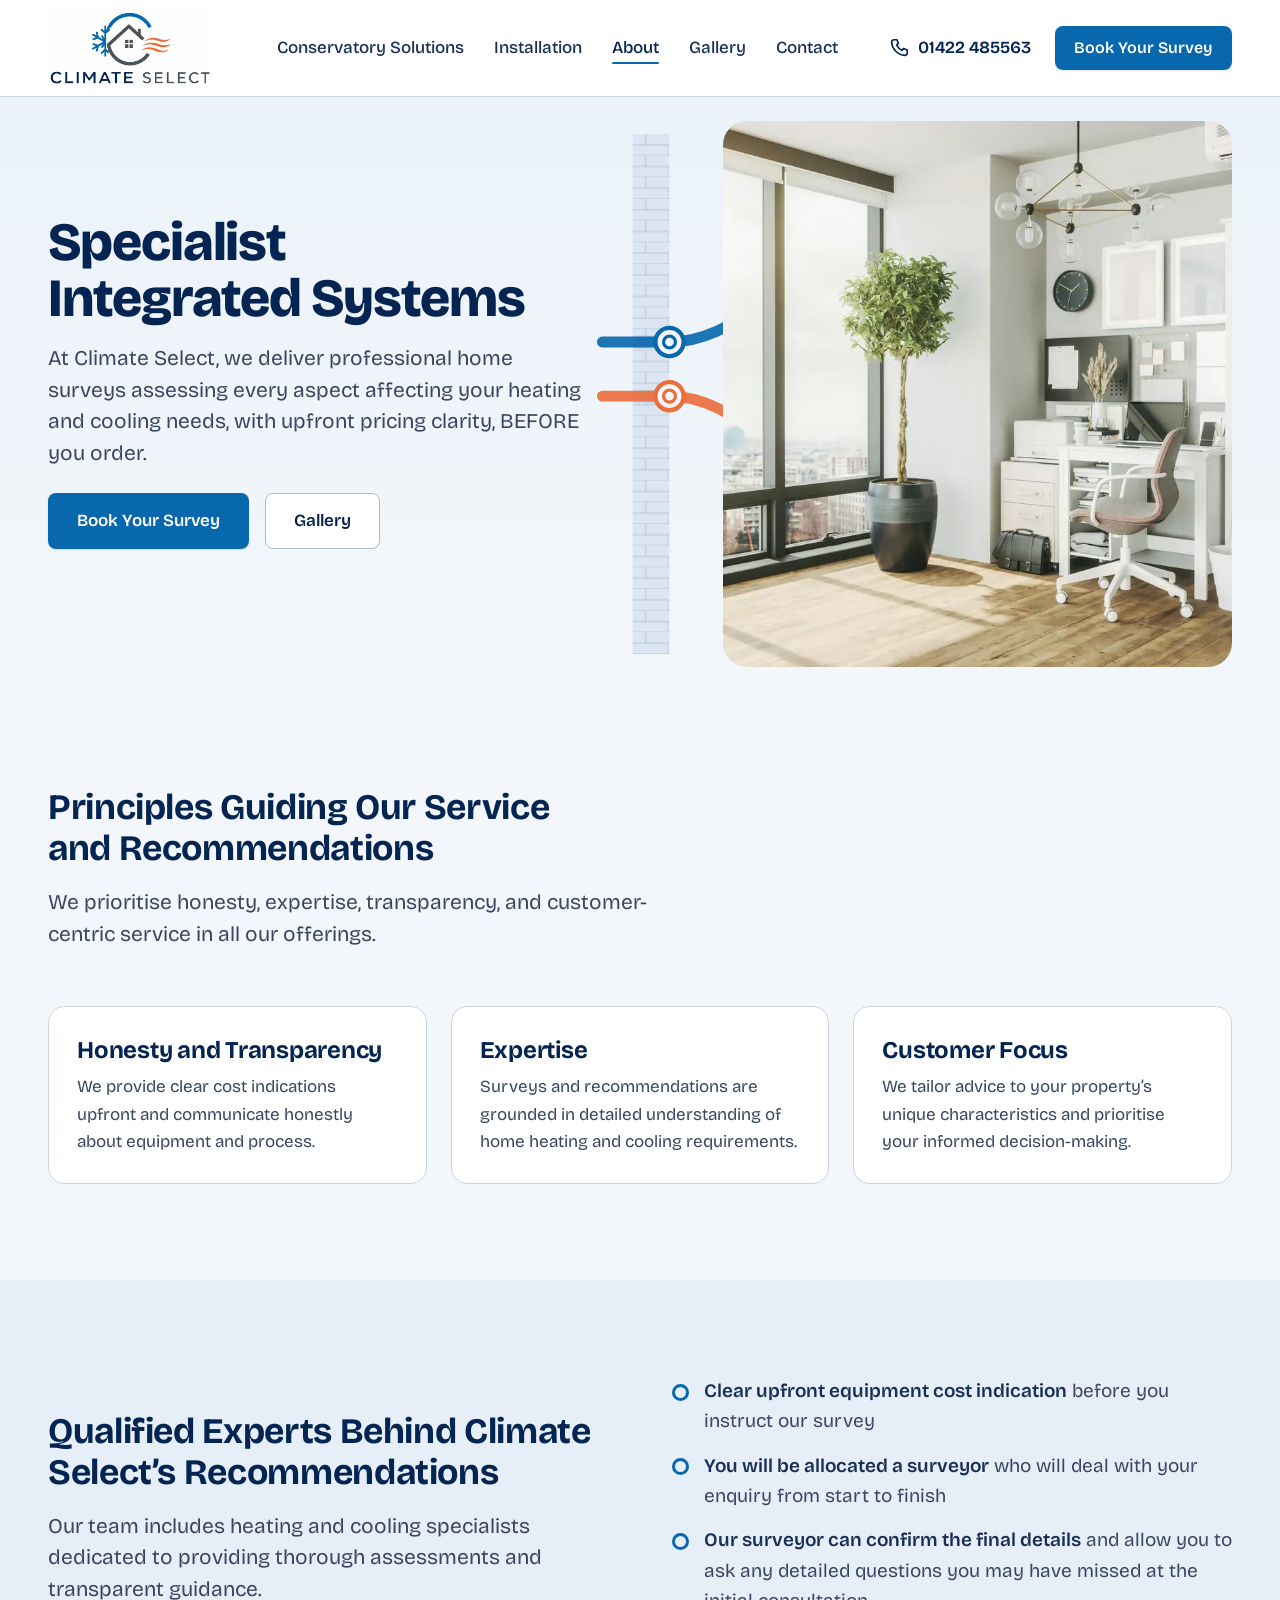
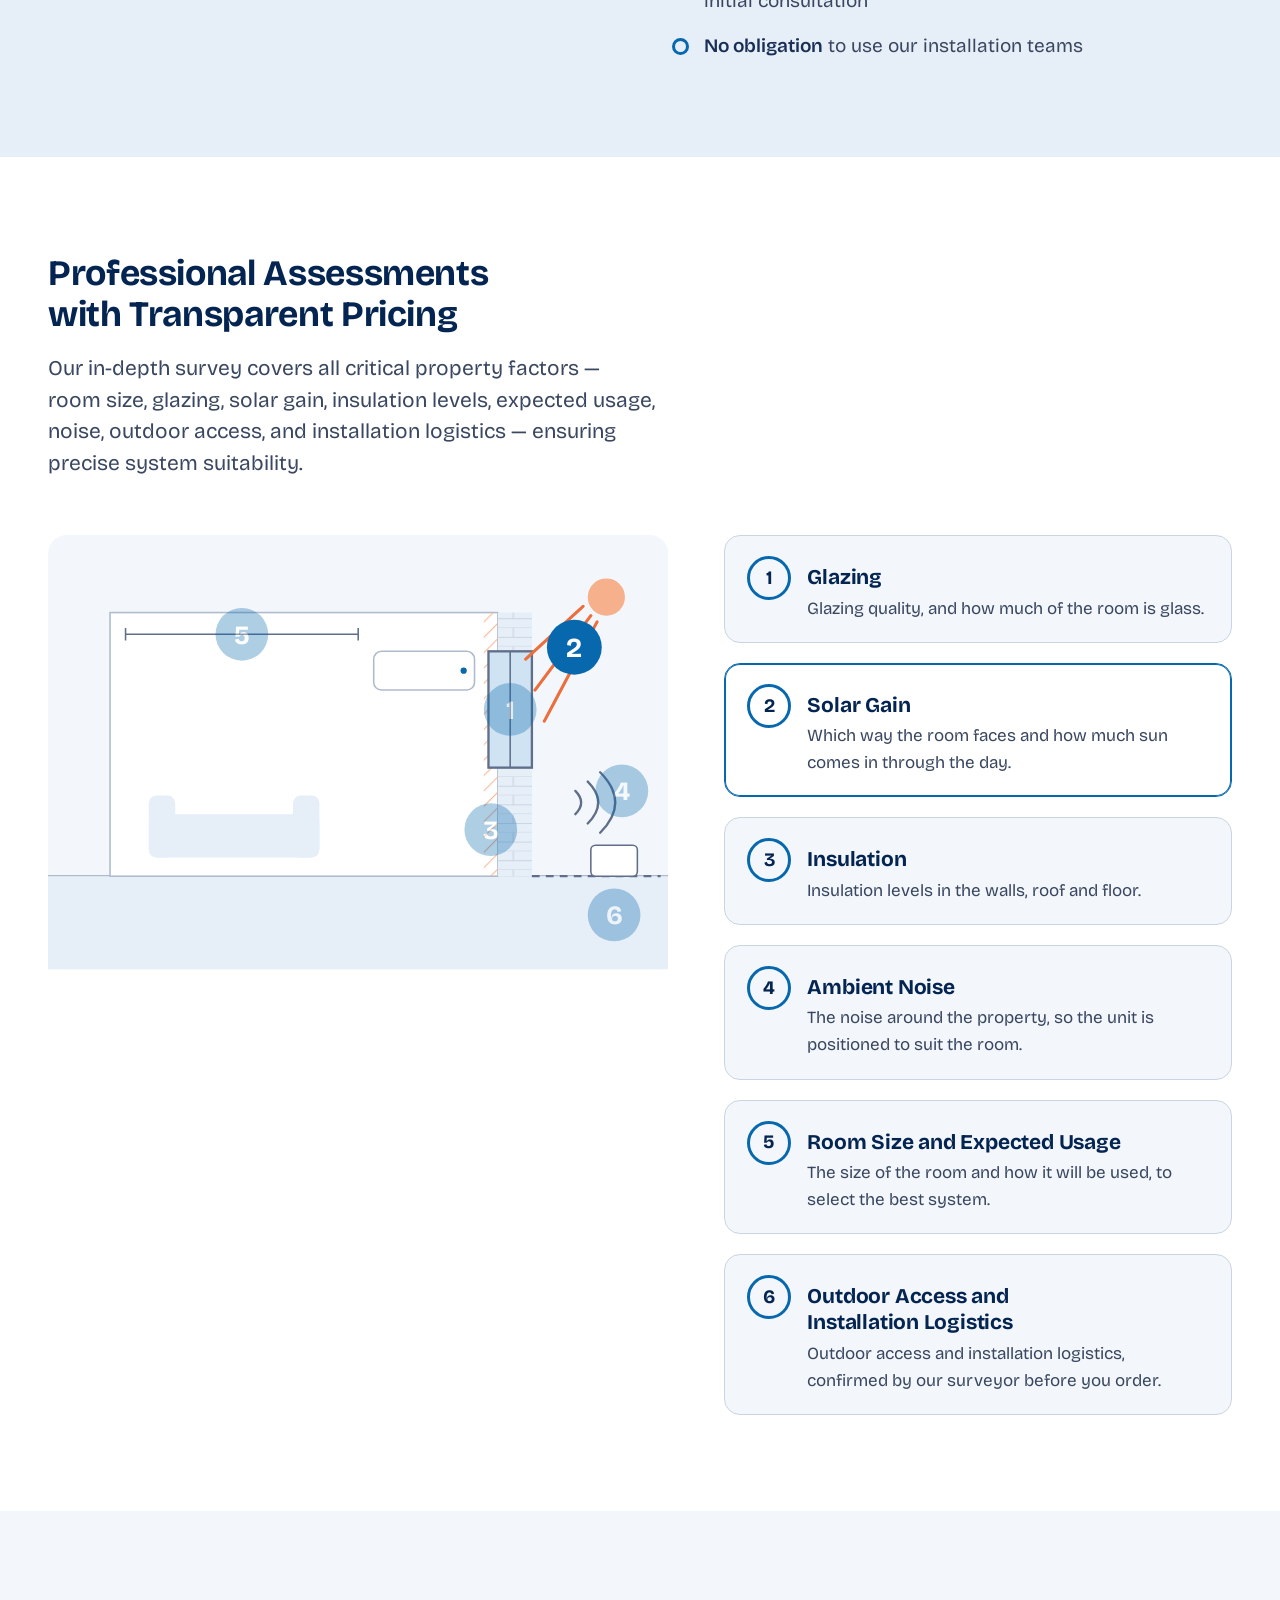
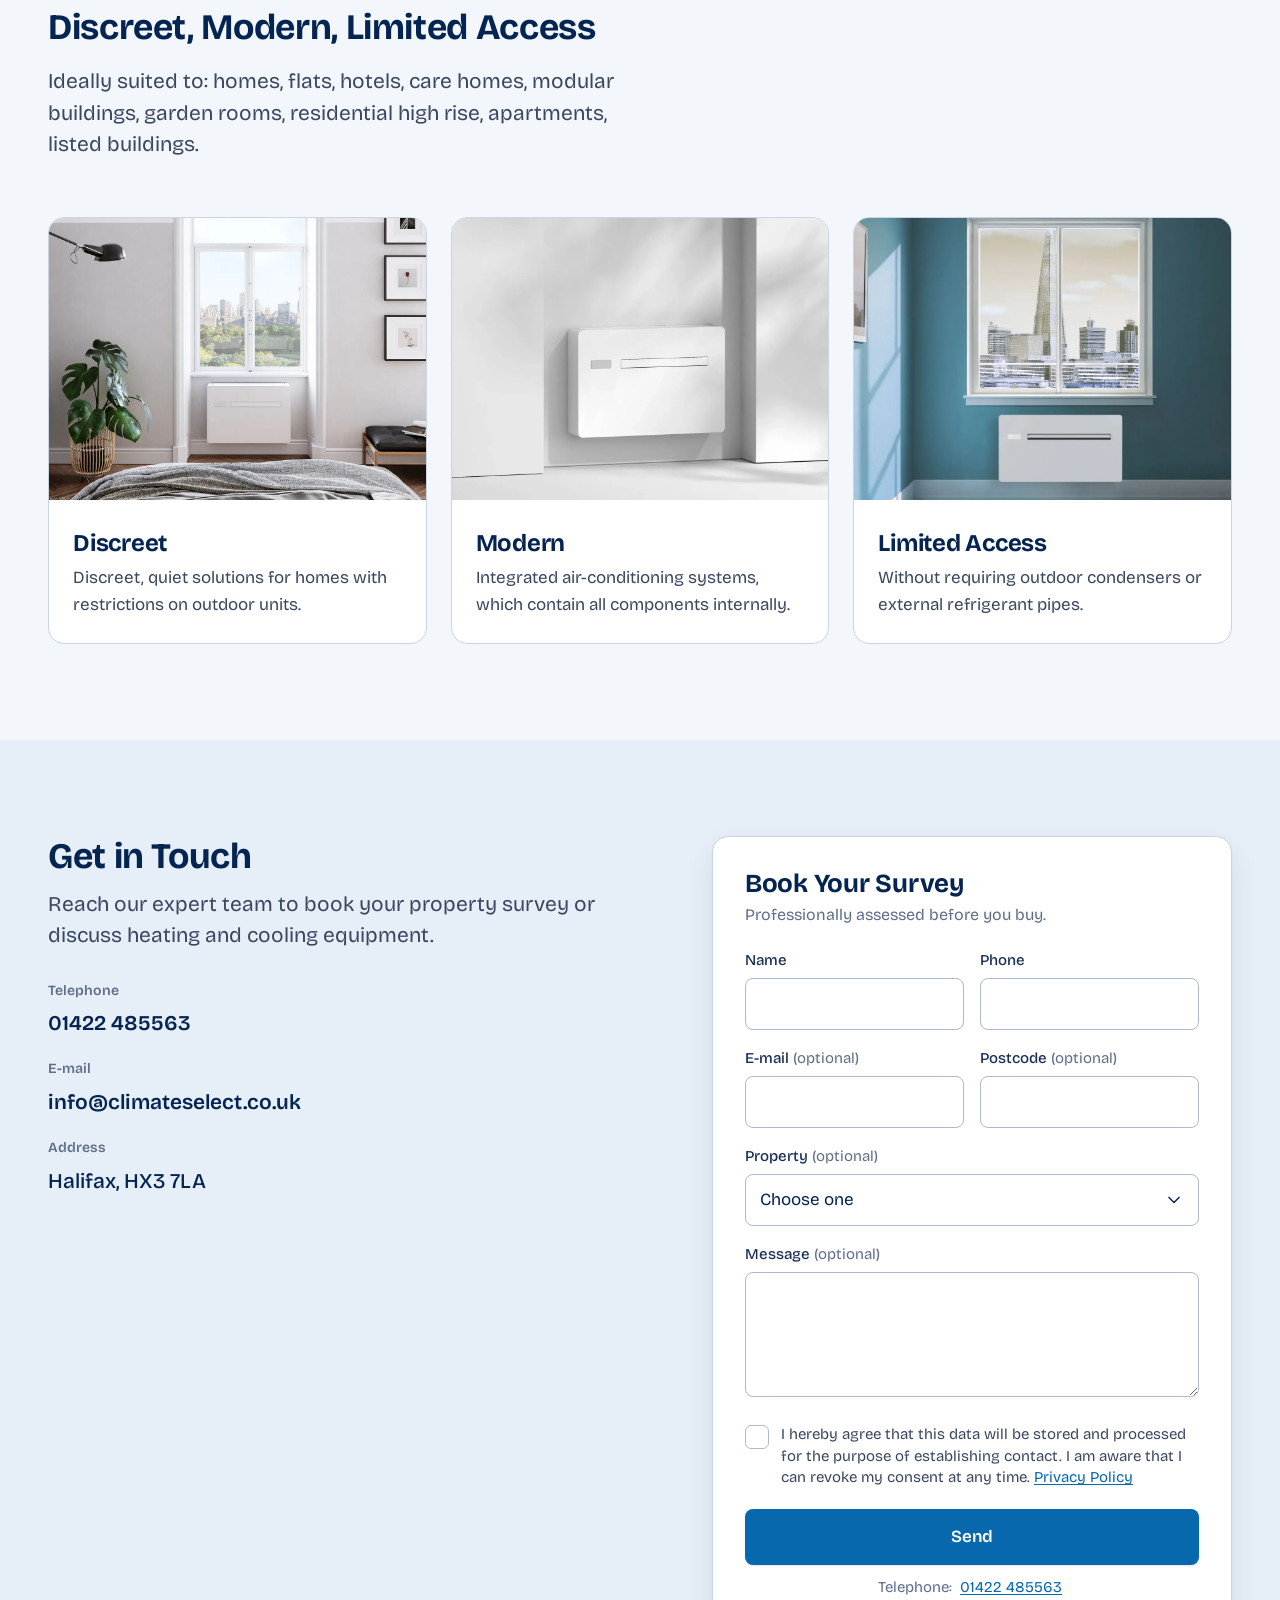
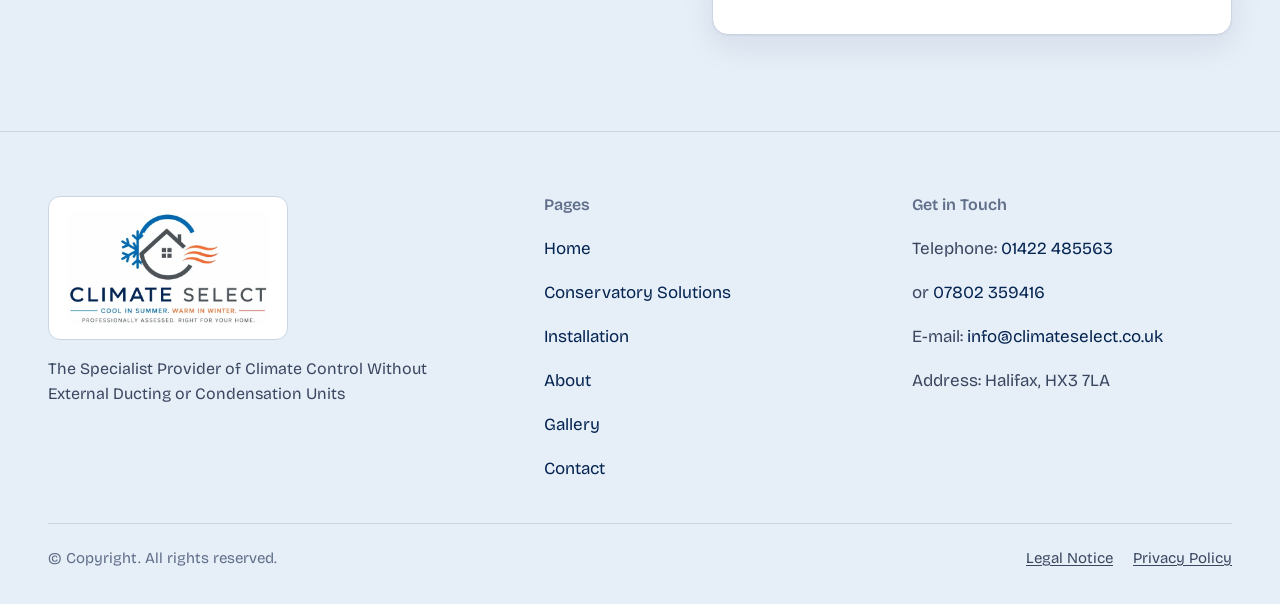
==== commit c3d8b9fa: "Publish version 2.2: the client's own wording across all six pages Co-Authored-By: Claude Opus 5.5 <" ====
--- a/about/index.html
+++ b/about/index.html
@@ -1,11 +1,11 @@
 <!doctype html>
 <html lang="en-GB">
 <head>
-  <title>About Climate Select | Independent Heating and Cooling Specialists</title>
-  <meta name="description" content="Independent heating and cooling specialists in Halifax. Honest, transparent surveys with one surveyor from enquiry to installation.">
+  <title>About Climate Select - Home Heating and Cooling Specialists</title>
+  <meta name="description" content="Learn about Climate Select's approach to professional surveys and independent heating and cooling equipment supply.">
   <link rel="canonical" href="https://www.climateselect.co.uk/about/">
-  <meta property="og:title" content="About Climate Select | Independent Heating and Cooling Specialists">
-  <meta property="og:description" content="Independent heating and cooling specialists in Halifax. Every recommendation starts with a survey, and one surveyor handles your enquiry from first call to installation.">
+  <meta property="og:title" content="About Climate Select - Home Heating and Cooling Specialists">
+  <meta property="og:description" content="At Climate Select, we deliver professional home surveys assessing every aspect affecting your heating and cooling needs, with upfront pricing clarity, BEFORE you order.">
   <meta property="og:url" content="https://digitalmovementuk.github.io/climate-select/about/">
   <meta charset="utf-8">
 <meta name="viewport" content="width=device-width, initial-scale=1">
@@ -21,7 +21,7 @@
 <meta property="og:image" content="https://digitalmovementuk.github.io/climate-select/share.jpg">
 <meta property="og:image:width" content="1200">
 <meta property="og:image:height" content="630">
-<meta property="og:image:alt" content="Climate Select: air conditioning and heating with nothing on the outside wall">
+<meta property="og:image:alt" content="Climate Select: Air Conditioning Without an External Unit">
 <meta name="twitter:card" content="summary_large_image">
 <meta name="twitter:image" content="https://digitalmovementuk.github.io/climate-select/share.jpg">
 <script>document.documentElement.classList.add('js');if(!matchMedia('(prefers-reduced-motion: reduce)').matches)document.documentElement.classList.add('motion');</script>
@@ -30,14 +30,14 @@
   {
     "@context": "https://schema.org",
     "@graph": [
-      { "@type": "HVACBusiness", "@id": "https://www.climateselect.co.uk/#business", "name": "Climate Select", "url": "https://www.climateselect.co.uk/", "logo": "https://www.climateselect.co.uk/wp-content/uploads/go-x/u/525cbdd3-9550-4557-8653-8c8a4f64cbda/image.png", "image": "https://www.climateselect.co.uk/wp-content/uploads/go-x/u/33ac1a99-0c56-4673-9639-0344caf4eeee/image.jpg", "description": "Professional home heating and cooling surveys, with self-contained systems that need no outdoor condenser unit or external ducting.", "telephone": "+44 1422 485563", "email": "info@climateselect.co.uk", "address": { "@type": "PostalAddress", "addressLocality": "Halifax", "addressRegion": "West Yorkshire", "postalCode": "HX3 7LA", "addressCountry": "GB" } },
+      { "@type": "HVACBusiness", "@id": "https://www.climateselect.co.uk/#business", "name": "Climate Select", "url": "https://www.climateselect.co.uk/", "logo": "https://www.climateselect.co.uk/wp-content/uploads/go-x/u/525cbdd3-9550-4557-8653-8c8a4f64cbda/image.png", "image": "https://www.climateselect.co.uk/wp-content/uploads/go-x/u/33ac1a99-0c56-4673-9639-0344caf4eeee/image.jpg", "description": "Climate Select offers professional home heating and cooling surveys with upfront pricing and expert equipment recommendations.", "telephone": "+44 1422 485563", "email": "info@climateselect.co.uk", "address": { "@type": "PostalAddress", "addressLocality": "Halifax", "addressRegion": "West Yorkshire", "postalCode": "HX3 7LA", "addressCountry": "GB" } },
       { "@type": "WebSite", "@id": "https://www.climateselect.co.uk/#website", "url": "https://www.climateselect.co.uk/", "name": "Climate Select", "inLanguage": "en-GB", "publisher": { "@id": "https://www.climateselect.co.uk/#business" } },
-      { "@type": "WebPage", "@id": "https://www.climateselect.co.uk/about/#webpage", "url": "https://www.climateselect.co.uk/about/", "name": "About Climate Select | Independent Heating and Cooling Specialists", "description": "Independent heating and cooling specialists in Halifax. Honest, transparent surveys with one surveyor from enquiry to installation.", "inLanguage": "en-GB", "isPartOf": { "@id": "https://www.climateselect.co.uk/#website" }, "about": { "@id": "https://www.climateselect.co.uk/#business" } },
+      { "@type": "WebPage", "@id": "https://www.climateselect.co.uk/about/#webpage", "url": "https://www.climateselect.co.uk/about/", "name": "About Climate Select - Home Heating and Cooling Specialists", "description": "Learn about Climate Select's approach to professional surveys and independent heating and cooling equipment supply.", "inLanguage": "en-GB", "isPartOf": { "@id": "https://www.climateselect.co.uk/#website" }, "about": { "@id": "https://www.climateselect.co.uk/#business" } },
       { "@type": "BreadcrumbList", "itemListElement": [ { "@type": "ListItem", "position": 1, "name": "Home", "item": "https://www.climateselect.co.uk/" }, { "@type": "ListItem", "position": 2, "name": "About", "item": "https://www.climateselect.co.uk/about/" } ] }
     ]
   }
   </script>
-  <script type="module" crossorigin src="../assets/main-D3ebWsyA.js"></script>
+  <script type="module" crossorigin src="../assets/main-CaXhuLzx.js"></script>
   <link rel="stylesheet" crossorigin href="../assets/main-DVyU03aV.css">
 </head>
 <body>
@@ -49,7 +49,7 @@
     </a>
     <nav class="nav" aria-label="Main">
       <ul class="nav__list">
-        <li><a class="nav__link" href="../conservatory-solutions/">Conservatories</a></li>
+        <li><a class="nav__link" href="../conservatory-solutions/">Conservatory Solutions</a></li>
         <li><a class="nav__link" href="../installation/">Installation</a></li>
         <li><a class="nav__link" href="../about/" aria-current="page">About</a></li>
         <li><a class="nav__link" href="../gallery/">Gallery</a></li>
@@ -61,7 +61,7 @@
         <svg class="icon" viewBox="0 0 24 24" aria-hidden="true" focusable="false"><path d="M6.6 3h3.2l1.6 4.2-2 1.3a12.6 12.6 0 0 0 6.1 6.1l1.3-2 4.2 1.6v3.2A2.6 2.6 0 0 1 18.4 20 15.4 15.4 0 0 1 4 5.6 2.6 2.6 0 0 1 6.6 3Z" fill="none" stroke="currentColor" stroke-width="1.8" stroke-linejoin="round"/></svg>
         <span class="site-header__phone-text">01422 485563</span>
       </a>
-      <a class="btn btn--primary btn--sm site-header__cta" href="#enquiry">Book a free survey</a>
+      <a class="btn btn--primary btn--sm site-header__cta" href="#enquiry">Book Your Survey</a>
       <button class="menu-toggle" type="button" aria-expanded="false" aria-controls="site-menu" data-menu-toggle>
         <span class="menu-toggle__bars" aria-hidden="true"><i></i><i></i><i></i></span>
         <span class="menu-toggle__label">Menu</span>
@@ -71,13 +71,13 @@
   <div class="site-menu" id="site-menu" data-site-menu hidden>
     <nav class="container site-menu__inner" aria-label="Menu">
       <a class="site-menu__link" href="../">Home</a>
-      <a class="site-menu__link" href="../conservatory-solutions/">Conservatory solutions</a>
+      <a class="site-menu__link" href="../conservatory-solutions/">Conservatory Solutions</a>
       <a class="site-menu__link" href="../installation/">Installation</a>
-      <a class="site-menu__link" href="../about/" aria-current="page">About Climate Select</a>
+      <a class="site-menu__link" href="../about/" aria-current="page">About</a>
       <a class="site-menu__link" href="../gallery/">Gallery</a>
       <a class="site-menu__link" href="../contact/">Contact</a>
-      <a class="btn btn--primary btn--block" href="#enquiry">Book a free survey</a>
-      <a class="btn btn--secondary btn--block" href="tel:+441422485563">Call 01422 485563</a>
+      <a class="btn btn--primary btn--block" href="#enquiry">Book Your Survey</a>
+      <a class="btn btn--secondary btn--block" href="tel:+441422485563">Telephone 01422 485563</a>
     </nav>
   </div>
 </header>
@@ -124,11 +124,11 @@
 </svg>
 
           <div class="hero__copy">
-            <h1 class="hero__title" id="hero-title" data-rise style="--i:0">Heating and cooling specialists in Halifax</h1>
-            <p class="lead hero__lead" data-rise style="--i:1">Independent advice on heating and cooling that suits the property. One surveyor handles your enquiry from first call to installation.</p>
+            <h1 class="hero__title" id="hero-title" data-rise style="--i:0">Specialist Integrated Systems</h1>
+            <p class="lead hero__lead" data-rise style="--i:1">At Climate Select, we deliver professional home surveys assessing every aspect affecting your heating and cooling needs, with upfront pricing clarity, BEFORE you order.</p>
             <div class="btn-row hero__actions" data-rise style="--i:2">
-              <a class="btn btn--primary btn--lg" href="#enquiry">Book a free survey</a>
-              <a class="btn btn--secondary btn--lg" href="../gallery/">See the gallery</a>
+              <a class="btn btn--primary btn--lg" href="#enquiry">Book Your Survey</a>
+              <a class="btn btn--secondary btn--lg" href="../gallery/">Gallery</a>
             </div>
           </div>
         </section>
@@ -141,13 +141,13 @@
     <section class="section" aria-labelledby="principles-title">
       <div class="container">
         <div class="section__head">
-          <h2 id="principles-title">The principles behind every recommendation</h2>
-          <p class="lead">Honesty, expertise and attention to your property, in everything we offer.</p>
+          <h2 id="principles-title">Principles Guiding Our Service and Recommendations</h2>
+          <p class="lead">We prioritise honesty, expertise, transparency, and customer-centric service in all our offerings.</p>
         </div>
         <div class="cards">
-          <article class="card"><h3 class="card__title">Honesty and transparency</h3><p>We give clear cost indications up front, and we explain the equipment and the process honestly.</p></article>
-          <article class="card"><h3 class="card__title">Expertise</h3><p>Our surveys and recommendations rest on a detailed understanding of home heating and cooling.</p></article>
-          <article class="card"><h3 class="card__title">Customer focus</h3><p>We tailor our advice to your property's characteristics, so you can make an informed decision.</p></article>
+          <article class="card"><h3 class="card__title">Honesty and Transparency</h3><p>We provide clear cost indications upfront and communicate honestly about equipment and process.</p></article>
+          <article class="card"><h3 class="card__title">Expertise</h3><p>Surveys and recommendations are grounded in detailed understanding of home heating and cooling requirements.</p></article>
+          <article class="card"><h3 class="card__title">Customer Focus</h3><p>We tailor advice to your property’s unique characteristics and prioritise your informed decision-making.</p></article>
         </div>
       </div>
     </section>
@@ -155,13 +155,13 @@
     <section class="section section--alt" aria-labelledby="team-title">
       <div class="container split">
         <div>
-          <h2 id="team-title">One surveyor for your project, from start to finish</h2>
-          <p class="lead">Our team includes heating and cooling specialists dedicated to thorough assessments and clear guidance. Your enquiry is handled by one surveyor from start to finish, so you always know who is looking after your project.</p>
+          <h2 id="team-title">Qualified Experts Behind Climate Select’s Recommendations</h2>
+          <p class="lead">Our team includes heating and cooling specialists dedicated to providing thorough assessments and transparent guidance.</p>
         </div>
         <ul class="vent-list vent-list--large">
-          <li><strong>A clear cost indication</strong> before you instruct a survey</li>
-          <li><strong>One surveyor</strong> who handles your enquiry from start to finish</li>
-          <li><strong>A survey on site</strong> that confirms the details, so you can ask anything you missed</li>
+          <li><strong>Clear upfront equipment cost indication</strong> before you instruct our survey</li>
+          <li><strong>You will be allocated a surveyor</strong> who will deal with your enquiry from start to finish</li>
+          <li><strong>Our surveyor can confirm the final details</strong> and allow you to ask any detailed questions you may have missed at the initial consultation</li>
           <li><strong>No obligation</strong> to use our installation teams</li>
         </ul>
       </div>
@@ -171,8 +171,8 @@
     <section class="section section--paper" aria-labelledby="survey-title">
       <div class="container">
         <div class="section__head">
-          <h2 id="survey-title">What the surveyor looks at</h2>
-          <p class="lead">A system that works well in one room can underperform in another. Six things decide what will work for your property.</p>
+          <h2 id="survey-title">Professional Assessments with Transparent Pricing</h2>
+          <p class="lead">Our in-depth survey covers all critical property factors — room size, glazing, solar gain, insulation levels, expected usage, noise, outdoor access, and installation logistics — ensuring precise system suitability.</p>
         </div>
         <div class="survey" data-survey>
           <figure class="survey__figure">
@@ -223,12 +223,12 @@
             </svg>
           </figure>
           <ol class="survey__list">
-            <li class="survey__item" data-callout="glazing"><span class="survey__num" aria-hidden="true">1</span><div><h3>Glazing</h3><p>The quality of the glass and how much of the room is window. Both change how fast heat comes in and goes out.</p></div></li>
-            <li class="survey__item" data-callout="solar"><span class="survey__num" aria-hidden="true">2</span><div><h3>Solar gain</h3><p>Which way the room faces and how much direct sun it gets through the day.</p></div></li>
-            <li class="survey__item" data-callout="insulation"><span class="survey__num" aria-hidden="true">3</span><div><h3>Insulation</h3><p>How well the walls, roof and floor hold the temperature you set.</p></div></li>
-            <li class="survey__item" data-callout="noise"><span class="survey__num" aria-hidden="true">4</span><div><h3>Ambient noise</h3><p>The sound level around the property, so the unit's position and setting suit the room.</p></div></li>
-            <li class="survey__item" data-callout="size"><span class="survey__num" aria-hidden="true">5</span><div><h3>Room size and use</h3><p>The volume of the room and how it will be used, so the system is sized correctly.</p></div></li>
-            <li class="survey__item" data-callout="access"><span class="survey__num" aria-hidden="true">6</span><div><h3>Outdoor access</h3><p>Where the two vents will go and how the installer reaches them, so the logistics are settled before you order.</p></div></li>
+            <li class="survey__item" data-callout="glazing"><span class="survey__num" aria-hidden="true">1</span><div><h3>Glazing</h3><p>Glazing quality, and how much of the room is glass.</p></div></li>
+            <li class="survey__item" data-callout="solar"><span class="survey__num" aria-hidden="true">2</span><div><h3>Solar Gain</h3><p>Which way the room faces and how much sun comes in through the day.</p></div></li>
+            <li class="survey__item" data-callout="insulation"><span class="survey__num" aria-hidden="true">3</span><div><h3>Insulation</h3><p>Insulation levels in the walls, roof and floor.</p></div></li>
+            <li class="survey__item" data-callout="noise"><span class="survey__num" aria-hidden="true">4</span><div><h3>Ambient Noise</h3><p>The noise around the property, so the unit is positioned to suit the room.</p></div></li>
+            <li class="survey__item" data-callout="size"><span class="survey__num" aria-hidden="true">5</span><div><h3>Room Size and Expected Usage</h3><p>The size of the room and how it will be used, to select the best system.</p></div></li>
+            <li class="survey__item" data-callout="access"><span class="survey__num" aria-hidden="true">6</span><div><h3>Outdoor Access and Installation Logistics</h3><p>Outdoor access and installation logistics, confirmed by our surveyor before you order.</p></div></li>
           </ol>
         </div>
       </div>
@@ -237,12 +237,13 @@
     <section class="section" aria-labelledby="fit-title">
       <div class="container">
         <div class="section__head">
-          <h2 id="fit-title">Discreet, modern and suited to restricted properties</h2>
+          <h2 id="fit-title">Discreet, Modern, Limited Access</h2>
+          <p class="lead">Ideally suited to: homes, flats, hotels, care homes, modular buildings, garden rooms, residential high rise, apartments, listed buildings.</p>
         </div>
         <div class="cards">
-          <figure class="card card--media"><div class="frame frame--4x3"><img src="../assets/discreet-bedroom-McjAwTh_.webp" alt="Bedroom with a discreet white unit under the window" width="1200" height="967" loading="lazy"></div><figcaption class="card__body"><h3 class="card__title">Discreet</h3><p>All components inside, so nothing is fitted to the outside wall.</p></figcaption></figure>
-          <figure class="card card--media"><div class="frame frame--4x3"><img src="../assets/modern-wall-unit-CahAysjq.webp" alt="Plain white wall with a modern wall-mounted unit" width="1200" height="1200" loading="lazy"></div><figcaption class="card__body"><h3 class="card__title">Modern</h3><p>Clean lines that suit contemporary interiors.</p></figcaption></figure>
-          <figure class="card card--media"><div class="frame frame--4x3"><img src="../assets/room-window-unit-7uGXvBZI.webp" alt="Room with a window above a neutral wall-mounted unit" width="1116" height="1200" loading="lazy"></div><figcaption class="card__body"><h3 class="card__title">Limited access</h3><p>Suited to homes where outdoor works are restricted.</p></figcaption></figure>
+          <figure class="card card--media"><div class="frame frame--4x3"><img src="../assets/discreet-bedroom-McjAwTh_.webp" alt="Bedroom with a discreet white unit under the window" width="1200" height="967" loading="lazy"></div><figcaption class="card__body"><h3 class="card__title">Discreet</h3><p>Discreet, quiet solutions for homes with restrictions on outdoor units.</p></figcaption></figure>
+          <figure class="card card--media"><div class="frame frame--4x3"><img src="../assets/modern-wall-unit-CahAysjq.webp" alt="Plain white wall with a modern wall-mounted unit" width="1200" height="1200" loading="lazy"></div><figcaption class="card__body"><h3 class="card__title">Modern</h3><p>Integrated air-conditioning systems, which contain all components internally.</p></figcaption></figure>
+          <figure class="card card--media"><div class="frame frame--4x3"><img src="../assets/room-window-unit-7uGXvBZI.webp" alt="Room with a window above a neutral wall-mounted unit" width="1116" height="1200" loading="lazy"></div><figcaption class="card__body"><h3 class="card__title">Limited Access</h3><p>Without requiring outdoor condensers or external refrigerant pipes.</p></figcaption></figure>
         </div>
       </div>
     </section>
@@ -250,21 +251,21 @@
     <section class="section section--alt" id="book" aria-labelledby="book-title">
       <div class="container book">
         <div class="book__aside">
-          <h2 id="book-title">Start with a survey of your home</h2>
-          <p class="lead">Get an indicative cost and a clear recommendation, with no obligation to use our installation teams. Free survey, conditions apply.</p>
+          <h2 id="book-title">Get in Touch</h2>
+          <p class="lead">Reach our expert team to book your property survey or discuss heating and cooling equipment.</p>
           <div class="contact-details">
-            <div class="contact-details__item"><span class="contact-details__label">Call</span><a class="contact-details__value" href="tel:+441422485563">01422 485563</a></div>
-            <div class="contact-details__item"><span class="contact-details__label">Email</span><a class="contact-details__value" href="mailto:info@climateselect.co.uk">info@climateselect.co.uk</a></div>
-            <div class="contact-details__item"><span class="contact-details__label">Based in</span><span class="contact-details__value contact-details__value--plain">Halifax, West Yorkshire, HX3 7LA</span></div>
+            <div class="contact-details__item"><span class="contact-details__label">Telephone</span><a class="contact-details__value" href="tel:+441422485563">01422 485563</a></div>
+            <div class="contact-details__item"><span class="contact-details__label">E-mail</span><a class="contact-details__value" href="mailto:info@climateselect.co.uk">info@climateselect.co.uk</a></div>
+            <div class="contact-details__item"><span class="contact-details__label">Address</span><span class="contact-details__value contact-details__value--plain">Halifax, HX3 7LA</span></div>
           </div>
         </div>
         <form class="enquiry" id="enquiry" data-enquiry novalidate method="post" action="/api/enquiries" aria-labelledby="enquiry-title">
   <div class="enquiry__body" data-enquiry-body>
-    <h2 class="enquiry__title" id="enquiry-title">Book your free survey</h2>
-    <p class="enquiry__lead">A surveyor calls you back. Conditions apply.</p>
+    <h2 class="enquiry__title" id="enquiry-title">Book Your Survey</h2>
+    <p class="enquiry__lead">Professionally assessed before you buy.</p>
     <div class="enquiry__fields">
       <div class="field">
-        <label class="field__label" for="enquiry-name">Full name</label>
+        <label class="field__label" for="enquiry-name">Name</label>
         <input class="field__input" id="enquiry-name" name="name" type="text" autocomplete="name" required minlength="2" maxlength="100" aria-describedby="enquiry-name-error">
         <p class="field__error" id="enquiry-name-error" hidden></p>
       </div>
@@ -274,7 +275,7 @@
         <p class="field__error" id="enquiry-phone-error" hidden></p>
       </div>
       <div class="field">
-        <label class="field__label" for="enquiry-email">Email <span class="field__optional">(optional)</span></label>
+        <label class="field__label" for="enquiry-email">E-mail <span class="field__optional">(optional)</span></label>
         <input class="field__input" id="enquiry-email" name="email" type="email" autocomplete="email" maxlength="200" aria-describedby="enquiry-email-error">
         <p class="field__error" id="enquiry-email-error" hidden></p>
       </div>
@@ -284,23 +285,25 @@
         <p class="field__error" id="enquiry-postcode-error" hidden></p>
       </div>
       <div class="field field--full">
-        <label class="field__label" for="enquiry-property">Type of property <span class="field__optional">(optional)</span></label>
+        <label class="field__label" for="enquiry-property">Property <span class="field__optional">(optional)</span></label>
         <select class="field__input field__select" id="enquiry-property" name="propertyType" aria-describedby="enquiry-property-error">
           <option value="">Choose one</option>
-          <option>House</option>
-          <option>Flat or apartment</option>
+          <option>Home</option>
+          <option>Flat or Apartment</option>
           <option>Conservatory</option>
-          <option>Garden room or annexe</option>
-          <option>Listed or conservation-area home</option>
-          <option>Office or commercial</option>
-          <option>Care home or hotel</option>
+          <option>Garden Room</option>
+          <option>Granny Apartment</option>
+          <option>Listed Building</option>
+          <option>Office</option>
+          <option>Hotel or Care Home</option>
+          <option>Modular Building</option>
           <option>Other</option>
         </select>
         <p class="field__error" id="enquiry-property-error" hidden></p>
       </div>
       
       <div class="field field--full">
-        <label class="field__label" for="enquiry-message">About the space <span class="field__optional">(optional)</span></label>
+        <label class="field__label" for="enquiry-message">Message <span class="field__optional">(optional)</span></label>
         <textarea class="field__input field__textarea" id="enquiry-message" name="message" rows="4" maxlength="2000" aria-describedby="enquiry-message-error"></textarea>
         <p class="field__error" id="enquiry-message-error" hidden></p>
       </div>
@@ -310,7 +313,7 @@
       <label class="check" for="enquiry-consent">
         <input class="check__input" id="enquiry-consent" name="consent" type="checkbox" value="true" required aria-describedby="enquiry-consent-error">
         <span class="check__box" aria-hidden="true"></span>
-        <span class="check__text">I agree that Climate Select may use these details to contact me about my enquiry. They are not passed to anyone else. <a href="https://www.climateselect.co.uk/privacy-policy/" target="_blank" rel="noopener">Privacy policy</a></span>
+        <span class="check__text">I hereby agree that this data will be stored and processed for the purpose of establishing contact. I am aware that I can revoke my consent at any time. <a href="https://www.climateselect.co.uk/privacy-policy/" target="_blank" rel="noopener">Privacy Policy</a></span>
       </label>
       <p class="field__error" id="enquiry-consent-error" hidden></p>
     </div>
@@ -320,8 +323,8 @@
     </div>
     <input type="hidden" name="source" value="/about/">
     <p class="enquiry__form-error" data-enquiry-form-error role="alert" hidden></p>
-    <button class="btn btn--primary btn--block enquiry__submit" type="submit" data-enquiry-submit>Book my free survey</button>
-    <p class="enquiry__note">Prefer to talk? Call <a href="tel:+441422485563">01422 485563</a>.</p>
+    <button class="btn btn--primary btn--block enquiry__submit" type="submit" data-enquiry-submit>Send</button>
+    <p class="enquiry__note">Telephone: <a href="tel:+441422485563">01422 485563</a></p>
   </div>
   <div class="enquiry__success" data-enquiry-success tabindex="-1" hidden>
     <svg class="vent-mark" viewBox="0 0 96 48" aria-hidden="true" focusable="false">
@@ -330,9 +333,9 @@
       <path class="vent-mark__tick" d="M15 24.5l6.5 6.5L34 18" fill="none" stroke="#0768AD" stroke-width="4" stroke-linecap="round" stroke-linejoin="round"/>
       <path class="vent-mark__wave" d="M62 24c3-4 7-4 10 0s7 4 10 0" fill="none" stroke="#EB6E3C" stroke-width="4" stroke-linecap="round"/>
     </svg>
-    <h2 class="enquiry__title">Thanks, <span data-enquiry-name>we have your enquiry</span>.</h2>
-    <p>A surveyor will call you on <strong data-enquiry-phone></strong> to arrange your survey and explain the conditions.</p>
-    <p class="enquiry__note">Need it sooner? Call <a href="tel:+441422485563">01422 485563</a>.</p>
+    <h2 class="enquiry__title">Message was successfully sent</h2>
+    <p><span data-enquiry-name>Thank you</span>. You will be allocated a surveyor who will deal with your enquiry from start to finish. We will telephone you on <strong data-enquiry-phone></strong>.</p>
+    <p class="enquiry__note">Telephone: <a href="tel:+441422485563">01422 485563</a></p>
   </div>
 </form>
 
@@ -344,32 +347,32 @@
   <div class="container site-footer__inner">
     <div class="site-footer__brand">
       <img src="../assets/logo-full-CCatJ6X6.webp" alt="Climate Select. Cool in summer, warm in winter. Professionally assessed, right for your home." width="620" height="348" loading="lazy">
-      <p class="site-footer__blurb">Heating and cooling surveys, and self-contained systems with no outdoor condenser unit. Based in Halifax, West Yorkshire.</p>
+      <p class="site-footer__blurb">The Specialist Provider of Climate Control Without External Ducting or Condensation Units</p>
     </div>
     <nav class="site-footer__col" aria-label="Pages">
       <h2 class="site-footer__title">Pages</h2>
       <ul class="site-footer__links">
         <li><a href="../">Home</a></li>
-        <li><a href="../conservatory-solutions/">Conservatory solutions</a></li>
+        <li><a href="../conservatory-solutions/">Conservatory Solutions</a></li>
         <li><a href="../installation/">Installation</a></li>
-        <li><a href="../about/">About Climate Select</a></li>
+        <li><a href="../about/">About</a></li>
         <li><a href="../gallery/">Gallery</a></li>
-        <li><a href="../contact/">Contact and survey booking</a></li>
+        <li><a href="../contact/">Contact</a></li>
       </ul>
     </nav>
     <div class="site-footer__col">
-      <h2 class="site-footer__title">Talk to us</h2>
+      <h2 class="site-footer__title">Get in Touch</h2>
       <ul class="site-footer__links">
-        <li><a href="tel:+441422485563">01422 485563</a></li>
-        <li><a href="tel:+447802359416">07802 359416</a></li>
-        <li><a href="mailto:info@climateselect.co.uk">info@climateselect.co.uk</a></li>
-        <li>Halifax, West Yorkshire, HX3 7LA</li>
+        <li>Telephone:&nbsp;<a href="tel:+441422485563">01422 485563</a></li>
+        <li>or&nbsp;<a href="tel:+447802359416">07802 359416</a></li>
+        <li>E-mail:&nbsp;<a href="mailto:info@climateselect.co.uk">info@climateselect.co.uk</a></li>
+        <li>Address: Halifax, HX3 7LA</li>
       </ul>
     </div>
   </div>
   <div class="container site-footer__bottom">
-    <span>&copy; 2026 Climate Select. All rights reserved.</span>
-    <span class="site-footer__legal"><a href="https://www.climateselect.co.uk/legal-notice/">Legal notice</a> <a href="https://www.climateselect.co.uk/privacy-policy/">Privacy policy</a></span>
+    <span>&copy; Copyright. All rights reserved.</span>
+    <span class="site-footer__legal"><a href="https://www.climateselect.co.uk/legal-notice/">Legal Notice</a> <a href="https://www.climateselect.co.uk/privacy-policy/">Privacy Policy</a></span>
   </div>
 </footer>
 
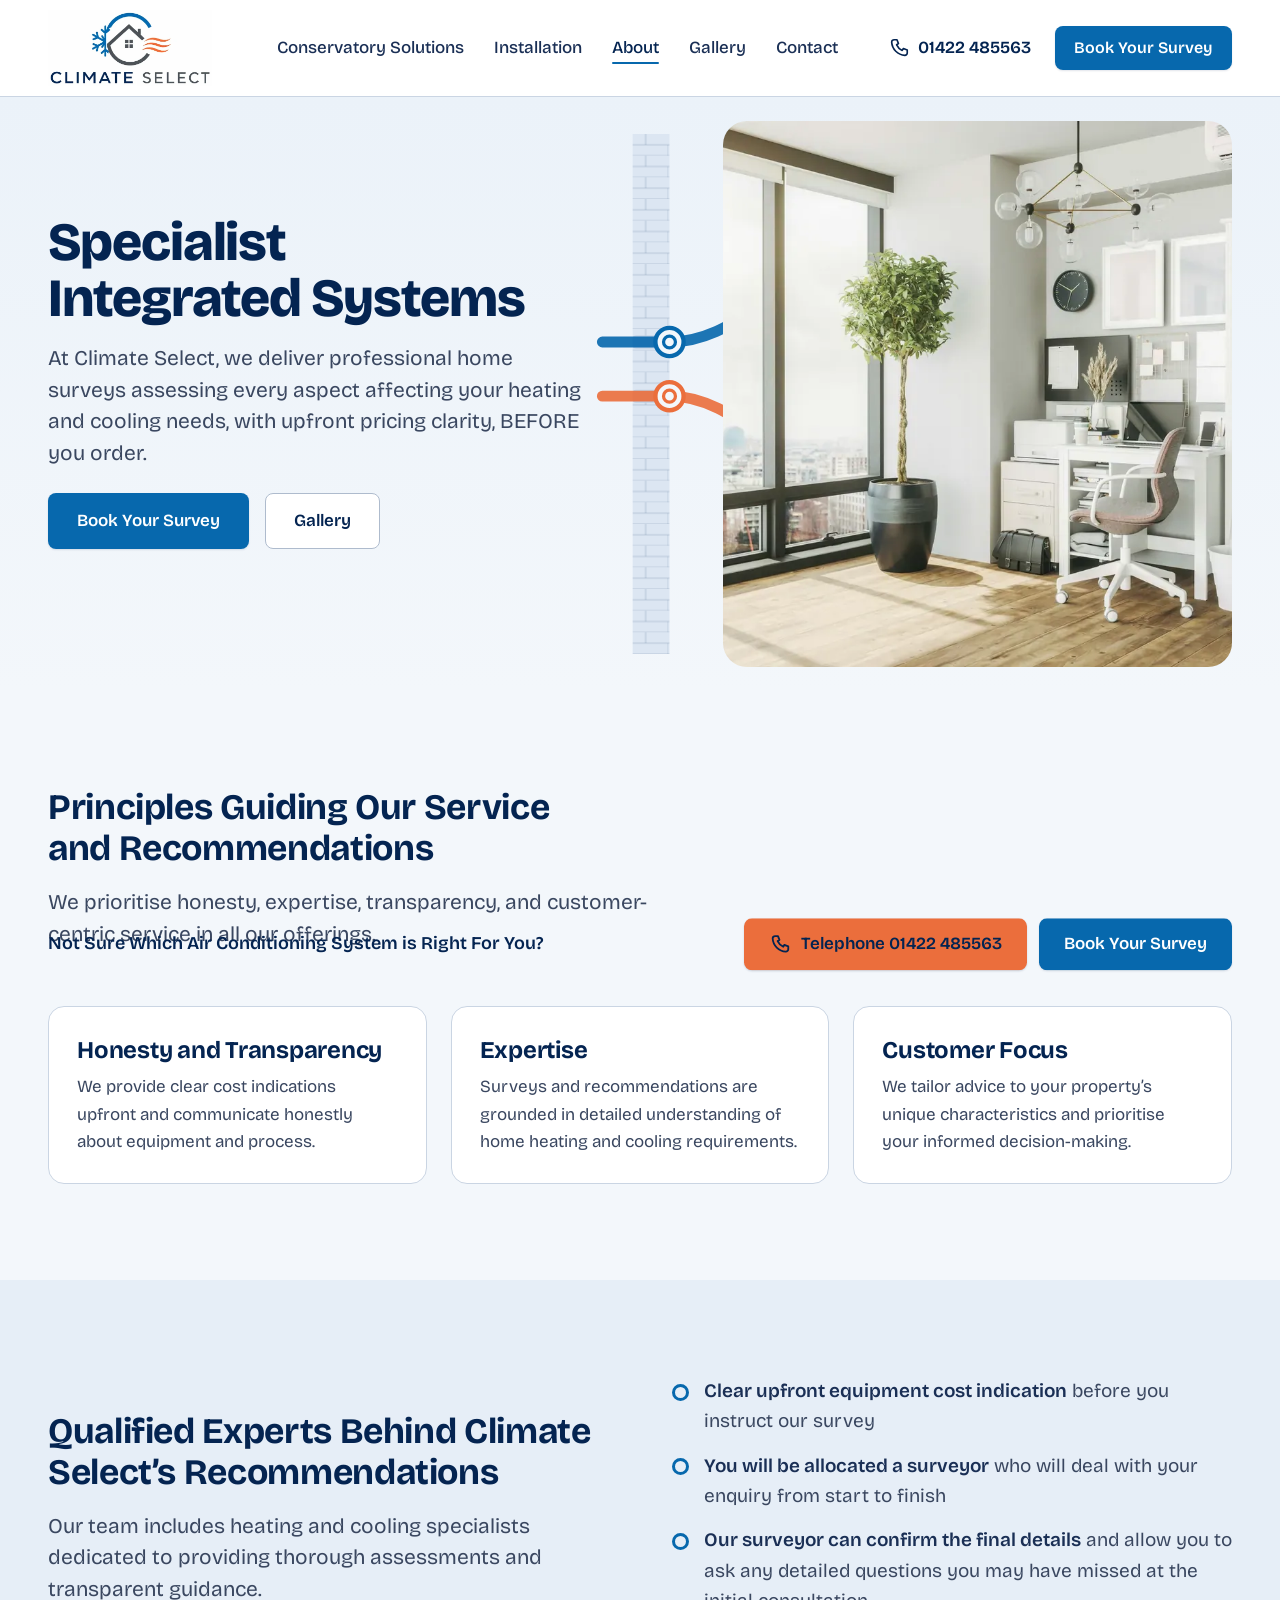
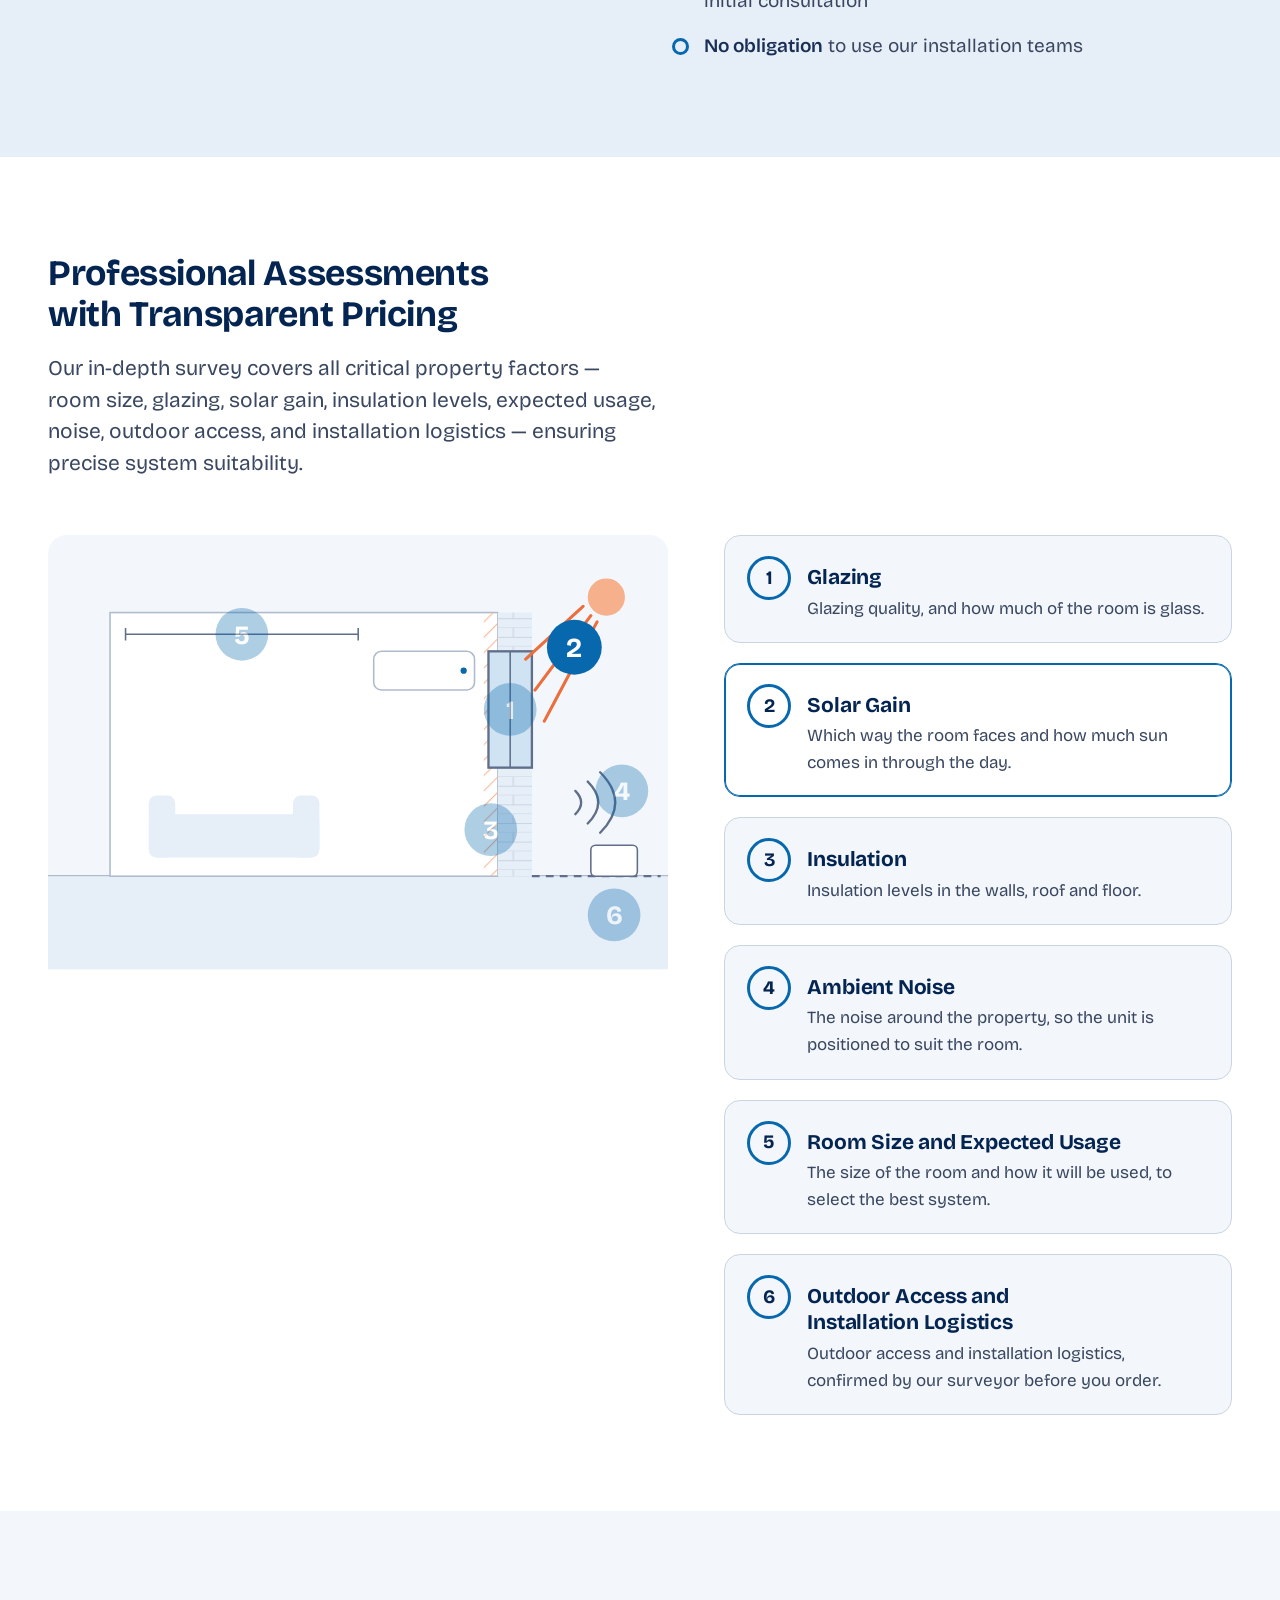
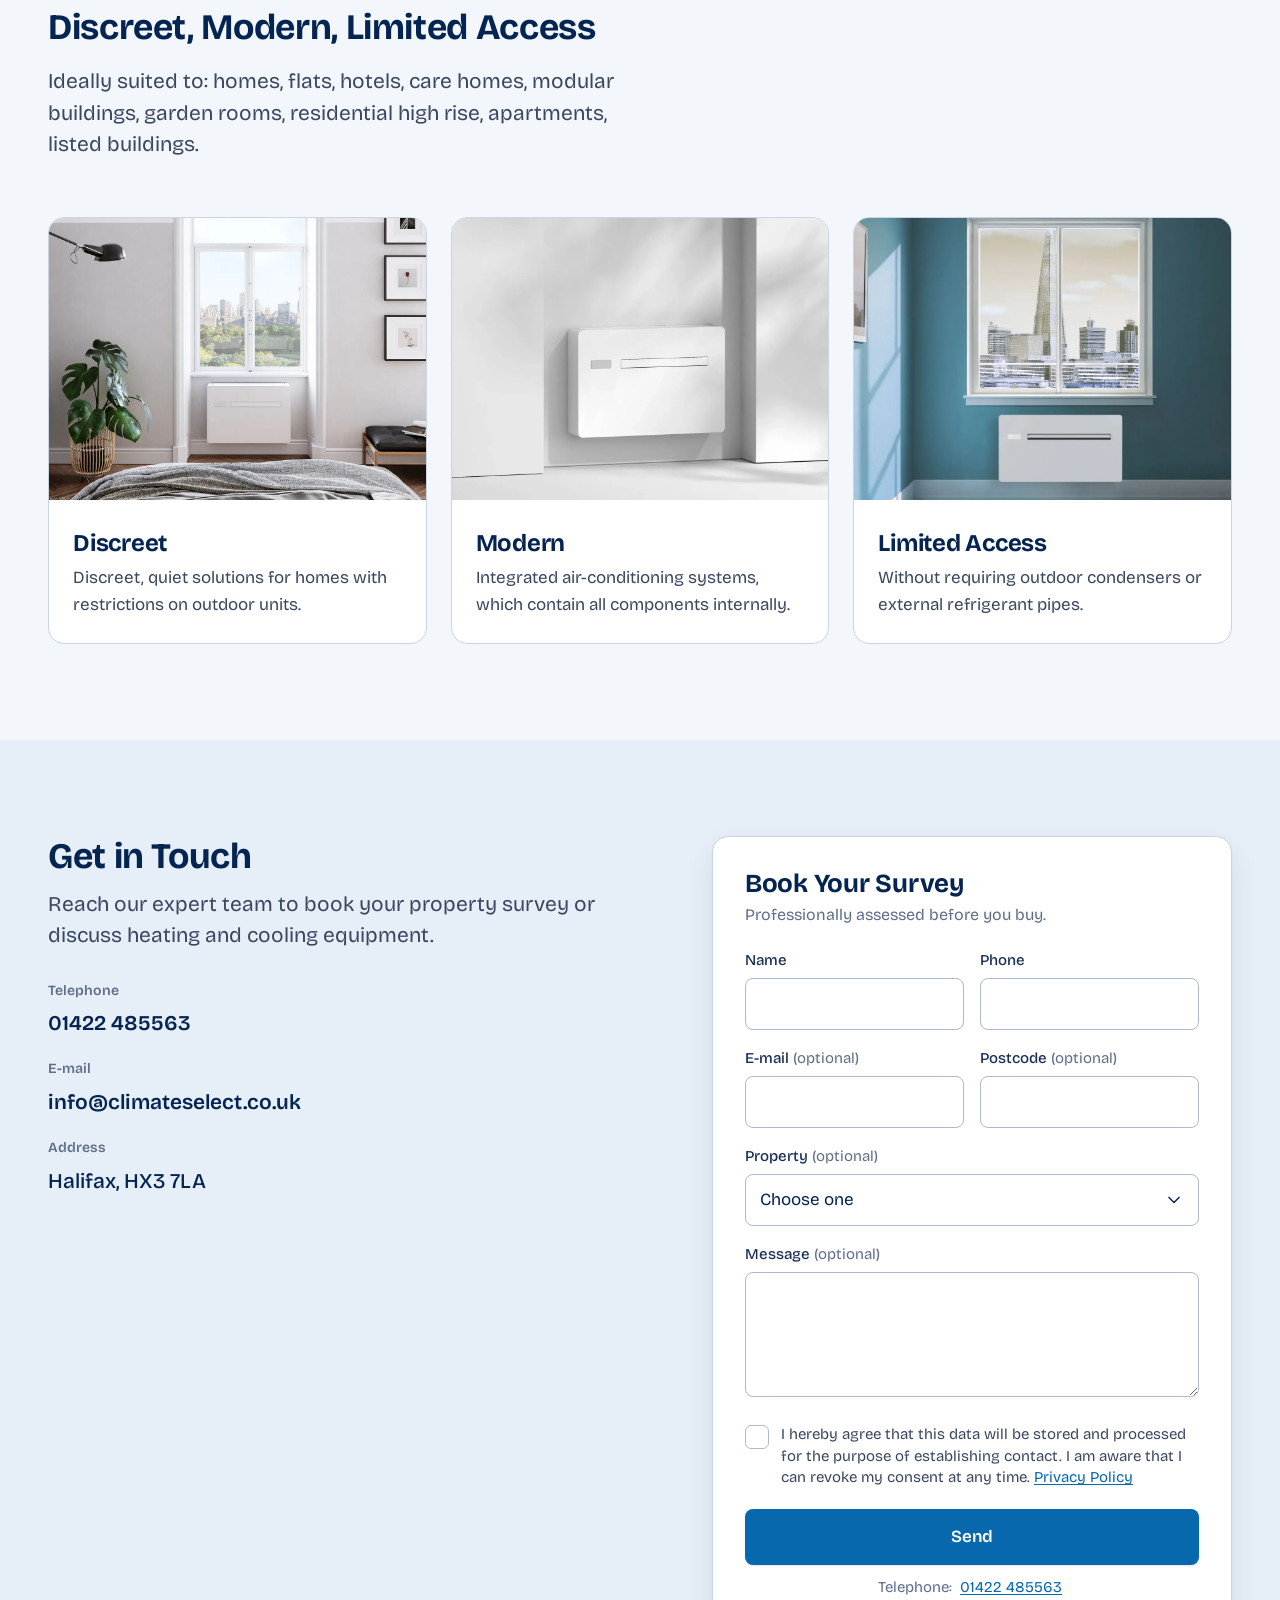
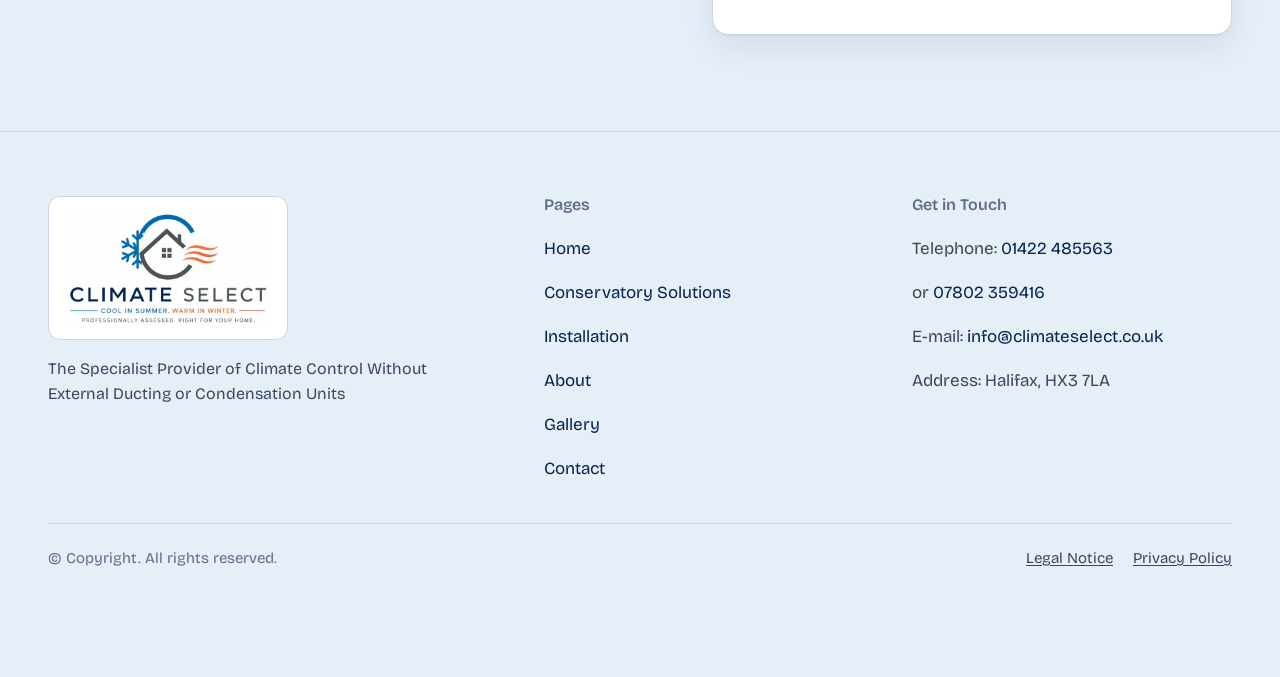
==== commit 2b08e238: "Publish version 2.4: bottom sticky bar with call and survey buttons Co-Authored-By: Claude Opus 5.5 " ====
--- a/about/index.html
+++ b/about/index.html
@@ -37,8 +37,8 @@
     ]
   }
   </script>
-  <script type="module" crossorigin src="../assets/main-CaXhuLzx.js"></script>
-  <link rel="stylesheet" crossorigin href="../assets/main-DVyU03aV.css">
+  <script type="module" crossorigin src="../assets/main-C5L538M9.js"></script>
+  <link rel="stylesheet" crossorigin href="../assets/main-DswLPyRt.css">
 </head>
 <body>
   <a class="skip-link" href="#main">Skip to content</a>
@@ -375,6 +375,16 @@
     <span class="site-footer__legal"><a href="https://www.climateselect.co.uk/legal-notice/">Legal Notice</a> <a href="https://www.climateselect.co.uk/privacy-policy/">Privacy Policy</a></span>
   </div>
 </footer>
+<div class="sticky-bar" data-sticky-bar role="region" aria-label="Telephone Climate Select or book your survey">
+  <div class="container sticky-bar__inner">
+    <p class="sticky-bar__prompt">Not Sure Which Air Conditioning System is Right For You?</p>
+    <a class="btn btn--call sticky-bar__call" href="tel:+441422485563" aria-label="Telephone 01422 485563">
+      <svg class="icon" viewBox="0 0 24 24" aria-hidden="true" focusable="false"><path d="M6.6 3h3.2l1.6 4.2-2 1.3a12.6 12.6 0 0 0 6.1 6.1l1.3-2 4.2 1.6v3.2A2.6 2.6 0 0 1 18.4 20 15.4 15.4 0 0 1 4 5.6 2.6 2.6 0 0 1 6.6 3Z" fill="none" stroke="currentColor" stroke-width="2" stroke-linejoin="round"/></svg>
+      <span><span class="sticky-bar__word">Telephone </span>01422 485563</span>
+    </a>
+    <a class="btn btn--primary sticky-bar__cta" href="#enquiry">Book Your Survey</a>
+  </div>
+</div>
 
 </body>
 </html>
--- a/assets/main-DswLPyRt.css
+++ b/assets/main-DswLPyRt.css
@@ -0,0 +1 @@
+@font-face{font-family:Bricolage Grotesque Variable;font-style:normal;font-display:swap;font-weight:200 800;src:url(./bricolage-grotesque-vietnamese-opsz-normal-D9N6E8K1.woff2) format("woff2-variations");unicode-range:U+0102-0103,U+0110-0111,U+0128-0129,U+0168-0169,U+01A0-01A1,U+01AF-01B0,U+0300-0301,U+0303-0304,U+0308-0309,U+0323,U+0329,U+1EA0-1EF9,U+20AB}@font-face{font-family:Bricolage Grotesque Variable;font-style:normal;font-display:swap;font-weight:200 800;src:url(./bricolage-grotesque-latin-ext-opsz-normal-IcJDqblK.woff2) format("woff2-variations");unicode-range:U+0100-02BA,U+02BD-02C5,U+02C7-02CC,U+02CE-02D7,U+02DD-02FF,U+0304,U+0308,U+0329,U+1D00-1DBF,U+1E00-1E9F,U+1EF2-1EFF,U+2020,U+20A0-20AB,U+20AD-20C0,U+2113,U+2C60-2C7F,U+A720-A7FF}@font-face{font-family:Bricolage Grotesque Variable;font-style:normal;font-display:swap;font-weight:200 800;src:url(./bricolage-grotesque-latin-opsz-normal-Cre6nC2_.woff2) format("woff2-variations");unicode-range:U+0000-00FF,U+0131,U+0152-0153,U+02BB-02BC,U+02C6,U+02DA,U+02DC,U+0304,U+0308,U+0329,U+2000-206F,U+20AC,U+2122,U+2191,U+2193,U+2212,U+2215,U+FEFF,U+FFFD}:root{--navy: #042451;--blue: #0768AD;--blue-deep: #065A96;--orange: #EB6E3C;--slate: #4D5359;--air: #F3F7FB;--air-2: #E6EEF7;--paper: #FFFFFF;--stage: #061C3F;--stage-2: #0B2A5A;--ink-900: #042451;--ink-800: #1A2F55;--ink-700: #3A4760;--ink-500: #5F6E89;--line: #CAD5E3;--line-strong: #AEBBCD;--blue-50: #E8F2FA;--blue-100: #CFE3F3;--orange-50: #FDEEE6;--error: #B42318;--error-50: #FDF1F0;--font: "Bricolage Grotesque Variable", "Helvetica Neue", Arial, sans-serif;--container: 1200px;--container-text: 1080px;--measure: 38rem;--gutter: 24px;--section-pad: 56px;--r-s: 8px;--r-m: 16px;--r-l: 24px;--shadow: 0 1px 2px rgba(4, 36, 81, .06), 0 12px 32px rgba(4, 36, 81, .08);--shadow-lift: 0 2px 4px rgba(4, 36, 81, .08), 0 18px 40px rgba(4, 36, 81, .12);--ease-out: cubic-bezier(.22, .61, .36, 1);--ease-in-out: cubic-bezier(.65, 0, .35, 1);--t-micro: .16s;--t-short: .32s;--t-medium: .6s;--t-long: .9s;--header-h: 72px;--bar-h: 73px}@media(min-width:760px){:root{--gutter: 32px;--section-pad: 80px;--header-h: 88px}}@media(min-width:1100px){:root{--gutter: 48px;--section-pad: 96px;--header-h: 96px}}*,*:before,*:after{box-sizing:border-box}html{-webkit-text-size-adjust:100%;background:var(--air)}html.motion{scroll-behavior:smooth}body{margin:0;font-family:var(--font);font-size:18px;line-height:1.55;color:var(--ink-700);background:var(--air);font-optical-sizing:auto;-webkit-font-smoothing:antialiased}@media(min-width:760px){body{font-size:19px;line-height:1.6}}img,svg{max-width:100%;height:auto}img{display:block}figure{margin:0}a{color:var(--blue);text-decoration:underline;text-underline-offset:.16em;text-decoration-thickness:1px}a:hover{text-decoration-thickness:2px}:focus-visible{outline:3px solid var(--orange);outline-offset:3px;border-radius:4px}p{margin:0 0 1em;max-width:var(--measure)}ul,ol{margin:0 0 1em;padding-left:1.25em}strong{color:var(--ink-800);font-weight:600}hr{border:0;border-top:1px solid var(--line);margin:0}.sr-only{position:absolute;width:1px;height:1px;padding:0;margin:-1px;overflow:hidden;clip:rect(0,0,0,0);white-space:nowrap;border:0}.skip-link{position:absolute;left:16px;top:-64px;z-index:100;background:var(--navy);color:#fff;padding:12px 16px;border-radius:var(--r-s);text-decoration:none;font-weight:600}.skip-link:focus{top:16px}h1,h2,h3,h4{margin:0 0 .5em;color:var(--ink-900);font-weight:700;line-height:1.15;letter-spacing:-.01em;text-wrap:balance}h1{font-size:40px;font-weight:800;line-height:1.15;letter-spacing:-.02em}h2{font-size:28px;line-height:1.2}h3{font-size:22px;line-height:1.25}.lead{font-size:19px;line-height:1.5;color:var(--ink-700)}.small{font-size:14px}.muted{color:var(--ink-500)}@media(min-width:760px){h1{font-size:clamp(44px,4.2vw,60px);line-height:1.05}h2{font-size:clamp(32px,2.8vw,40px);line-height:1.15}h3{font-size:24px}.lead{font-size:21px}.small{font-size:15px}}.container{width:min(100% - 2 * var(--gutter),var(--container));margin-inline:auto}.container--text{--container: var(--container-text)}.section{padding-block:var(--section-pad)}.section--alt{background:var(--air-2)}.section--paper{background:var(--paper)}.section--tight{padding-block:calc(var(--section-pad) * .6)}.section__head{max-width:44rem;margin-bottom:40px}.section__head--center{margin-inline:auto;text-align:center}.section__head--center p{margin-inline:auto}.section__head .lead{margin-bottom:0}@media(min-width:760px){.section__head{margin-bottom:56px}}.split{display:grid;gap:40px;align-items:center}.split>*{min-width:0}@media(min-width:760px){.split{grid-template-columns:minmax(0,1fr) minmax(0,1fr);gap:64px}.split--flip>.split__media{order:2}}.frame{border-radius:var(--r-l);overflow:hidden;background:var(--air-2);position:relative}.frame img{width:100%;height:100%;object-fit:cover}.frame--3x2{aspect-ratio:3 / 2}.frame--4x3{aspect-ratio:4 / 3}.frame--1x1{aspect-ratio:1 / 1}.frame__cap{position:absolute;left:16px;bottom:16px;background:#042451d1;color:#fff;padding:8px 14px;border-radius:var(--r-s);font-size:15px;font-weight:500;line-height:1.3}.btn{display:inline-flex;align-items:center;justify-content:center;gap:10px;min-height:52px;padding:0 24px;border-radius:var(--r-s);border:1.5px solid transparent;font:inherit;font-size:17px;font-weight:600;line-height:1.2;text-decoration:none;cursor:pointer;white-space:nowrap;transition:transform var(--t-micro) var(--ease-out),background-color var(--t-micro) var(--ease-out),border-color var(--t-micro) var(--ease-out),box-shadow var(--t-micro) var(--ease-out),color var(--t-micro) var(--ease-out)}.btn:hover{transform:translateY(-1px)}.btn:active{transform:scale(.98)}.btn--primary{background:var(--blue);color:#fff;box-shadow:0 1px 2px #0424511f}.btn--primary:hover{background:var(--blue-deep);box-shadow:0 6px 16px #0768ad47}.btn--secondary{background:var(--paper);color:var(--navy);border-color:var(--line-strong)}.btn--secondary:hover{border-color:var(--blue);color:var(--blue)}.btn--light{background:#fff;color:var(--navy)}.btn--light:hover{background:var(--blue-50)}.btn--ghost-light{background:transparent;color:#fff;border-color:#ffffff73}.btn--ghost-light:hover{border-color:#fff}.btn--sm{min-height:44px;padding:0 18px;font-size:16px}.btn--lg{min-height:56px;padding:0 28px}.btn--block{width:100%}.btn[disabled],.btn[aria-disabled=true]{opacity:.6;cursor:default;transform:none}.btn-row{display:flex;flex-wrap:wrap;gap:12px 16px}.icon{width:22px;height:22px;flex:none}.site-header{position:relative;z-index:30;background:var(--paper);border-bottom:1px solid var(--line)}.site-header__inner{display:flex;align-items:center;gap:24px;min-height:var(--header-h)}.brand{display:inline-flex;flex:none;border-radius:6px}.brand__img{height:calc(var(--header-h) - 20px);width:auto}.nav{margin-left:auto;display:none}.nav__list{display:flex;gap:2px;list-style:none;margin:0;padding:0}.nav__link{position:relative;display:inline-flex;align-items:center;min-height:44px;padding:0 14px;color:var(--ink-800);text-decoration:none;font-weight:500;font-size:17px;border-radius:6px}.nav__link:after{content:"";position:absolute;left:14px;right:14px;bottom:6px;height:2px;background:var(--blue);border-radius:2px;transform:scaleX(0);transform-origin:left center;transition:transform .24s var(--ease-out)}.nav__link:hover:after,.nav__link[aria-current=page]:after{transform:scaleX(1)}.nav__link[aria-current=page]{color:var(--navy)}.site-header__actions{display:flex;align-items:center;gap:8px;margin-left:auto}.nav+.site-header__actions{margin-left:0}.site-header__phone{display:inline-flex;align-items:center;gap:8px;min-height:44px;min-width:44px;padding:0 10px;justify-content:center;color:var(--ink-900);text-decoration:none;font-weight:600;font-size:17px;border-radius:6px}.site-header__phone:hover{color:var(--blue)}.site-header__phone-text,.site-header__cta{display:none}.menu-toggle{display:inline-flex;align-items:center;gap:10px;min-height:44px;padding:0 12px;background:transparent;border:1.5px solid var(--line-strong);border-radius:var(--r-s);font:inherit;font-size:16px;font-weight:600;color:var(--ink-900);cursor:pointer}.menu-toggle__bars{display:inline-grid;gap:4px;width:18px}.menu-toggle__bars i{display:block;height:2px;background:currentColor;border-radius:2px;transition:transform var(--t-short) var(--ease-out),opacity var(--t-short) var(--ease-out);transform-origin:center}.menu-toggle[aria-expanded=true] .menu-toggle__bars i:nth-child(1){transform:translateY(6px) rotate(45deg)}.menu-toggle[aria-expanded=true] .menu-toggle__bars i:nth-child(2){opacity:0;transform:scaleX(0)}.menu-toggle[aria-expanded=true] .menu-toggle__bars i:nth-child(3){transform:translateY(-6px) rotate(-45deg)}.site-menu{background:var(--paper);border-bottom:1px solid var(--line);box-shadow:var(--shadow)}.site-menu[hidden]{display:none}.site-menu__inner{display:grid;gap:4px;padding:12px 0 24px}.site-menu__link{display:flex;align-items:center;min-height:52px;padding:0 12px;color:var(--ink-900);text-decoration:none;font-weight:600;font-size:19px;border-radius:var(--r-s);border-bottom:1px solid var(--line)}.site-menu__link[aria-current=page]{color:var(--blue)}.site-menu__inner .btn{margin-top:8px}.site-menu__inner .btn+.btn{margin-top:0}@media(min-width:560px){.site-header__cta{display:inline-flex}}@media(min-width:760px){.site-header__phone-text{display:inline}.site-header__phone{padding:0 12px}}@media(min-width:1100px){.nav{display:block}.menu-toggle{display:none}.site-menu{display:none!important}.site-header__actions{gap:12px}}.hero-wrap{position:relative;overflow:hidden;background:linear-gradient(180deg,#EBF2F9 0%,var(--air) 100%)}.hero-wrap__grid{position:relative;display:grid;gap:8px 40px;align-items:center}.hero-wrap__grid>*{min-width:0}.hero{position:relative;min-height:66vh;min-height:66svh;display:flex;flex-direction:column;justify-content:center;align-items:stretch;padding-block:24px}.hero__copy{position:relative;z-index:1;width:100%}.hero-form,.hero-media{position:relative;z-index:2}.hero-wall{pointer-events:none;display:block}.hero-wall--strip{display:none;position:absolute;top:50%;right:-226px;height:min(520px,100%);width:auto;z-index:0;transform:translateY(-50%)}.hero-wall--band{width:100%;height:44px;margin:0 0 12px}.hero--light .hero-wall--band{height:40px;margin-bottom:12px}.hw-ghost,.hw-p{opacity:0}@keyframes hwGhost{0%{opacity:0}12%{opacity:.9}58%{opacity:.9}to{opacity:0}}@keyframes hwPop{0%{transform:scale(0)}70%{transform:scale(1.12)}to{transform:scale(1)}}@keyframes hwCool{0%{transform:translate(330px,128px);opacity:0}8%{opacity:1}42%{transform:translate(226px,174px)}60%{transform:translate(162px,192px)}92%{transform:translate(108px,192px);opacity:1}to{transform:translate(98px,192px);opacity:0}}@keyframes hwWarm{0%{transform:translate(98px,242px);opacity:0}8%{opacity:1}40%{transform:translate(162px,242px)}58%{transform:translate(226px,262px)}92%{transform:translate(322px,316px);opacity:1}to{transform:translate(332px,318px);opacity:0}}@keyframes hwBandCool{0%{transform:translate(40px,48px);opacity:0}10%{opacity:1}50%{transform:translate(160px,24px)}90%{transform:translate(262px,46px);opacity:1}to{transform:translate(272px,48px);opacity:0}}@keyframes hwBandWarm{0%{transform:translate(368px,48px);opacity:0}10%{opacity:1}50%{transform:translate(470px,72px)}90%{transform:translate(590px,50px);opacity:1}to{transform:translate(600px,48px);opacity:0}}@media(prefers-reduced-motion:no-preference){html.js.motion .hw-ghost{animation:hwGhost 2.2s var(--ease-out) both}html.js.motion .hw-vent{transform-box:fill-box;transform-origin:center;animation:hwPop .6s var(--ease-out) 1.35s both}html.js.motion .hw-vent--warm{animation-delay:1.5s}html.js.motion .hw-p{animation:hwCool 4.6s linear infinite;animation-delay:calc(1.8s + var(--d, 0s))}html.js.motion .hw-p--warm{animation-name:hwWarm}html.js.motion .hw-p--band-cool{animation-name:hwBandCool;animation-duration:3.6s}html.js.motion .hw-p--band-warm{animation-name:hwBandWarm;animation-duration:3.6s}}@media(min-width:760px){.hero-wall--band{display:none}.hero-wall--strip{display:block;right:-220px}}@media(min-width:1100px){.hero-wall--strip{right:-230px}}.hero__title{margin-bottom:16px}.hero__lead{margin-bottom:24px;max-width:34rem}.hero__actions{margin-bottom:24px}.hero__facts{max-width:34rem;gap:8px}.hero-form{width:100%;padding-block:8px 40px}.hero-media{padding-block:0 40px}.hero-media .frame{min-height:240px}@media(min-width:760px){.hero,.hero-form,.hero-media{padding-block:24px}.hero-wrap__grid{grid-template-columns:minmax(0,1fr) minmax(0,1fr);gap:8px 96px}.hero-media{align-self:stretch;display:flex}.hero-media .frame{flex:1;min-height:0;aspect-ratio:auto}}@media(min-width:760px)and (max-width:1099px){.hero__facts{display:none}.hero__lead{font-size:19px}.hero-form{padding-block:12px}}@media(min-width:1100px){.hero-wrap__grid{grid-template-columns:minmax(0,1fr) 460px;gap:8px 112px}.hero-wrap__grid--media{grid-template-columns:minmax(0,1.05fr) minmax(0,.95fr)}}.vent-list{list-style:none;margin:0;padding:0;display:grid;gap:10px}.vent-list li{position:relative;padding-left:28px}.vent-list li:before{content:"";position:absolute;left:0;top:.42em;width:15px;height:15px;border-radius:50%;border:3px solid var(--blue)}.vent-list--alt li:nth-child(2n):before{border-color:var(--orange)}.vent-list--large{gap:14px;font-size:19px}.vent-list--large li{padding-left:32px}.vent-list--large li:before{width:17px;height:17px;top:.4em}.cards{display:flex;flex-wrap:wrap;gap:20px}.card{flex:1 1 240px;min-width:0;display:flex;flex-direction:column;gap:8px;background:var(--paper);border:1px solid var(--line);border-radius:var(--r-m);padding:24px;transition:border-color var(--t-micro) var(--ease-out)}.card__title{font-size:22px;margin:0}.card p{margin:0;font-size:17px;max-width:none}.card__tag{display:inline-block;font-size:14px;font-weight:600;color:var(--blue);margin-bottom:4px}.card--accent{border-color:var(--blue);box-shadow:inset 0 0 0 1px var(--blue)}.card--accent .card__tag{color:var(--blue)}.card--warm{background:var(--orange-50);border-color:transparent}.card--cool{background:var(--blue-50);border-color:transparent}@media(min-width:760px){.cards{gap:24px}.card{padding:28px}.card__title{font-size:24px}}@media(min-width:1100px){.cards--4 .card{flex-basis:230px}}.card--media{padding:0;overflow:hidden}.card--media .frame{border-radius:0}.card--media .card__body{padding:20px 24px 24px;display:grid;gap:6px}.who{display:grid;gap:32px;align-items:center}.who__collage{display:grid;grid-template-columns:1fr 1fr;gap:16px}.who__photo{margin:0}.who__photo--tall{grid-row:1 / span 2;aspect-ratio:auto;height:100%;min-height:320px}.who__photo--square{aspect-ratio:1 / 1}.who__list{font-size:17px}.who__list strong{display:block;color:var(--ink-900);font-size:19px;margin-bottom:2px}@media(min-width:760px){.who{grid-template-columns:minmax(0,5fr) minmax(0,7fr);gap:56px}.who__list{grid-template-columns:1fr 1fr;gap:18px 32px}}.faq-grid{display:grid;gap:32px;align-items:start}.faq-grid__aside .lead{margin-bottom:0}@media(min-width:760px){.faq-grid{grid-template-columns:minmax(0,4fr) minmax(0,8fr);gap:56px}}.steps{list-style:none;margin:0;padding:0;display:flex;flex-wrap:wrap;gap:20px}.step{flex:1 1 220px;min-width:0;position:relative;background:var(--paper);border:1px solid var(--line);border-radius:var(--r-m);padding:24px}.step__num{display:inline-flex;align-items:center;justify-content:center;width:44px;height:44px;border-radius:50%;border:3px solid var(--blue);color:var(--navy);font-weight:700;font-size:18px;margin-bottom:14px}.step h3{font-size:22px;margin-bottom:6px}.step p{margin:0;font-size:17px;max-width:none}@media(min-width:760px){.steps{gap:24px}.step{padding:28px}}.compare-wrap{background:var(--paper);border:1px solid var(--line);border-radius:var(--r-m);overflow:hidden}.compare{width:100%;border-collapse:collapse;font-size:17px}.compare th,.compare td{padding:16px 20px;text-align:left;vertical-align:top;border-bottom:1px solid var(--line)}.compare thead th{background:var(--air-2);font-size:15px;font-weight:600;color:var(--ink-800)}.compare thead th.is-cs{background:var(--navy);color:#fff}.compare tbody th{font-weight:600;color:var(--ink-900);width:32%}.compare td.is-cs{background:var(--blue-50);color:var(--navy);font-weight:600}.compare tbody tr:last-child th,.compare tbody tr:last-child td{border-bottom:0}.compare .cell-label{display:none}.faq{border-top:1px solid var(--line)}.faq__item{border-bottom:1px solid var(--line)}.faq__q{list-style:none;cursor:pointer;display:flex;justify-content:space-between;align-items:center;gap:16px;padding:18px 4px;min-height:48px;font-size:19px;font-weight:600;color:var(--ink-900);line-height:1.3}.faq__q::-webkit-details-marker{display:none}.faq__q:after{content:"";flex:none;width:11px;height:11px;margin-right:8px;border-right:2.5px solid var(--blue);border-bottom:2.5px solid var(--blue);transform:translateY(-3px) rotate(45deg);transition:transform .24s var(--ease-out)}.faq__item[open] .faq__q:after{transform:translateY(3px) rotate(225deg)}.faq__a{padding:0 4px 22px;max-width:44rem}.faq__a p{margin:0}@media(min-width:760px){.faq__q{font-size:21px;padding:22px 4px}}.enquiry{position:relative;background:var(--paper);border:1px solid var(--line);border-radius:var(--r-m);padding:24px;box-shadow:var(--shadow)}.enquiry__title{font-size:24px;margin:0 0 4px}.enquiry__lead{font-size:16px;color:var(--ink-500);margin:0 0 20px}.enquiry__fields{display:grid;gap:14px}.field{min-width:0}.field--full{grid-column:1 / -1}.field__label{display:block;font-size:15px;font-weight:500;color:var(--ink-800);margin-bottom:6px}.field__optional{color:var(--ink-500);font-weight:400}.field__input{width:100%;min-height:52px;padding:0 14px;font:inherit;font-size:17px;color:var(--ink-900);background:#fff;border:1.5px solid var(--line-strong);border-radius:var(--r-s);transition:border-color var(--t-micro) var(--ease-out),box-shadow var(--t-micro) var(--ease-out)}.field__input:hover{border-color:var(--ink-500)}.field__input:focus{outline:3px solid var(--orange);outline-offset:2px;border-color:var(--blue)}.field__textarea{min-height:112px;padding:12px 14px;resize:vertical;line-height:1.45}.field__select{appearance:none;-webkit-appearance:none;padding-right:44px;background-image:url("data:image/svg+xml,%3Csvg xmlns='http://www.w3.org/2000/svg' viewBox='0 0 24 24' fill='none' stroke='%231A2F55' stroke-width='2' stroke-linecap='round' stroke-linejoin='round'%3E%3Cpath d='m6 9 6 6 6-6'/%3E%3C/svg%3E");background-repeat:no-repeat;background-position:right 14px center;background-size:20px}.field__error{margin:6px 0 0;font-size:15px;color:var(--error);font-weight:500}.field__error[hidden]{display:none}.field.is-invalid .field__input{border-color:var(--error)}.field--consent{margin-top:18px}.check{position:relative;display:flex;gap:12px;align-items:flex-start;cursor:pointer;font-size:15px;line-height:1.45;color:var(--ink-700);min-height:24px}.check__input{position:absolute;opacity:0;width:24px;height:24px;left:0;top:0;margin:0;cursor:pointer}.check__box{flex:none;width:24px;height:24px;margin-top:1px;border:1.5px solid var(--line-strong);border-radius:6px;background:#fff;display:grid;place-items:center;transition:background-color var(--t-micro) var(--ease-out),border-color var(--t-micro) var(--ease-out)}.check__box:after{content:"";width:6px;height:11px;border-right:2.5px solid #fff;border-bottom:2.5px solid #fff;transform:rotate(45deg) scale(0);transform-origin:center;transition:transform var(--t-micro) var(--ease-out);margin-top:-2px}.check__input:checked+.check__box{background:var(--blue);border-color:var(--blue)}.check__input:checked+.check__box:after{transform:rotate(45deg) scale(1)}.check__input:focus-visible+.check__box{outline:3px solid var(--orange);outline-offset:2px}.field--consent.is-invalid .check__box{border-color:var(--error)}.check__text a{color:var(--blue)}.enquiry__honeypot{position:absolute;left:-10000px;top:0;width:1px;height:1px;overflow:hidden;opacity:0;pointer-events:none}.enquiry__form-error{margin:16px 0 0;padding:12px 14px;background:var(--error-50);color:var(--error);border-radius:var(--r-s);font-size:15px;font-weight:500}.enquiry__form-error[hidden]{display:none}.enquiry__form-error--calm{background:var(--blue-50);color:var(--ink-800)}.enquiry__form-error a{color:inherit;font-weight:600}.enquiry__submit{margin-top:20px;min-height:56px}.enquiry__note{margin:8px 0 0;font-size:15px;color:var(--ink-500);text-align:center;max-width:none;line-height:1.4}.enquiry__note a{display:inline-block;padding:12px 4px;margin:-8px 0}.enquiry__success{text-align:center;padding:12px 0 8px}.enquiry__success[hidden]{display:none}.enquiry__success p{margin-inline:auto}.vent-mark{width:112px;height:56px;margin:0 auto 16px;display:block}@media(min-width:560px){.enquiry__fields{grid-template-columns:1fr 1fr;gap:16px}}@media(min-width:760px){.enquiry{padding:32px}.enquiry__title{font-size:26px}.enquiry--compact{padding:24px 28px}.enquiry--compact .enquiry__title{font-size:24px}.enquiry--compact .enquiry__lead{display:none}.enquiry--compact .enquiry__title{margin-bottom:14px}.enquiry--compact .enquiry__fields{gap:12px 14px}.enquiry--compact .field__input{min-height:48px}.enquiry--compact .field__label{margin-bottom:4px}.enquiry--compact .field--consent{margin-top:14px}.enquiry--compact .check{font-size:14px}.enquiry--compact .enquiry__submit{margin-top:14px;min-height:52px}.enquiry--compact .enquiry__note{margin-top:10px;font-size:14px}}.proof{padding-block:40px}.proof__grid{display:grid;gap:20px}.proof__item{margin:0}.proof__item figcaption{margin-top:12px;font-size:17px;color:var(--ink-700)}.proof__item figcaption strong{color:var(--ink-900)}@media(min-width:760px){.proof{padding-block:48px}.proof__grid{grid-template-columns:1fr 1fr;gap:24px}}.stage{background:var(--stage);color:#fff;position:relative;overflow:clip}.stage__pin{position:relative;min-height:100svh;display:grid;align-content:center;gap:24px;padding-block:48px}.stage__captions{display:grid;gap:24px}.stage__caption{max-width:28rem}.stage__caption h2{color:#fff;font-size:28px;margin:0 0 10px}.stage__caption p{color:#fffc;font-size:18px;margin:0}.stage__caption-kicker{display:block;font-size:14px;font-weight:600;color:var(--blue-100);margin-bottom:8px}.stage__caption-kicker--warm{color:#f6b08c}.stage__art{width:100%;height:48svh;display:block;border-radius:var(--r-l)}.stage__frame{position:relative}.stage__labels{position:absolute;top:16px;left:20px;right:20px;display:flex;justify-content:space-between;font-size:14px;font-weight:600;color:#ffffff9e;pointer-events:none}.stage__art .split-kit{opacity:0}.stage__art .wall-pattern line{stroke:#ffffff14}.stage__scroll-hint{position:absolute;left:50%;bottom:20px;transform:translate(-50%);font-size:14px;color:#ffffff80;display:none;transition:opacity var(--t-short) var(--ease-out)}@media(min-width:760px){.stage__pin{grid-template-columns:minmax(0,4fr) minmax(0,8fr);gap:48px;align-items:center;padding-block:64px}.stage__caption h2{font-size:clamp(30px,3vw,40px)}.stage__caption p{font-size:19px}.stage__art{height:clamp(420px,74svh,720px)}}html.js.motion .stage__captions>*{grid-area:1 / 1}html.js.motion .stage__scroll-hint{display:block}.story{display:grid;gap:32px;align-items:start}.story__figure{position:sticky;top:16px;z-index:1;background:var(--air);padding-bottom:8px}.story__art{width:100%;height:44svh;display:block}.story__steps{display:grid;gap:24px}.story__step{background:var(--paper);border:1px solid var(--line);border-radius:var(--r-m);padding:24px;transition:border-color var(--t-short) var(--ease-out),box-shadow var(--t-short) var(--ease-out)}.story__step.is-active{border-color:var(--blue);box-shadow:inset 0 0 0 1px var(--blue)}.story__step h3{margin-bottom:8px}.story__step p{margin:0;max-width:none;font-size:17px}.story__step--warm.is-active{border-color:var(--orange);box-shadow:inset 0 0 0 1px var(--orange)}.story__thermo-label{font-size:14px;color:var(--ink-500);text-align:center;margin:4px 0 0}.story__thermo-hot,.story__thermo-cold{position:absolute;right:0;font-size:13px;font-weight:600;color:var(--ink-500);width:7.5%;text-align:center}.story__thermo-hot{top:4%}.story__thermo-cold{top:90%}.story__art .ph{transition:opacity var(--t-medium) var(--ease-out),transform var(--t-medium) var(--ease-out)}.story__art .ph-summer,.story__art .ph-winter{opacity:0}.story__art .ph-settled{opacity:1}.story__art .thermo-fill{transform-box:fill-box;transform-origin:50% 100%;transform:scaleY(.55);transition:transform var(--t-long) var(--ease-in-out)}.story__figure[data-active=summer] .ph-summer{opacity:1}.story__figure[data-active=summer] .ph-settled{opacity:0}.story__figure[data-active=summer] .thermo-fill{transform:scaleY(.95)}.story__figure[data-active=winter] .ph-winter{opacity:1}.story__figure[data-active=winter] .ph-settled{opacity:0}.story__figure[data-active=winter] .thermo-fill{transform:scaleY(.14)}.story__figure[data-active=settled] .ph-settled{opacity:1}.story__figure[data-active=settled] .thermo-fill{transform:scaleY(.55)}@media(min-width:760px){.story{grid-template-columns:minmax(0,1fr) minmax(0,1fr);gap:64px}.story__figure{top:32px;background:transparent}.story__art{height:auto;max-height:80vh}.story__steps{gap:28vh;padding-block:12vh 20vh}.story__step{padding:28px}}.timeline{position:relative;list-style:none;margin:0;padding:0;display:grid;gap:32px}.timeline:before{content:"";position:absolute;left:21px;top:22px;bottom:var(--tl-end, 22px);width:3px;background:var(--line);border-radius:2px}.timeline__fill{position:absolute;left:21px;top:22px;bottom:var(--tl-end, 22px);width:3px;background:var(--blue);border-radius:2px;transform-origin:top center}.timeline__item{position:relative;padding-left:64px}.timeline__marker{position:absolute;left:0;top:0;width:44px;height:44px;border-radius:50%;border:3px solid var(--blue);background:var(--blue);color:#fff;display:grid;place-items:center;font-weight:700;font-size:17px;transition:background-color var(--t-short) var(--ease-out),color var(--t-short) var(--ease-out),transform var(--t-short) var(--ease-out)}.timeline__item h3{font-size:22px;margin:6px 0}.timeline__item p{margin:0;font-size:17px}html.js.motion .timeline__fill{transform:scaleY(0)}html.js.motion .timeline__item:not(.is-done) .timeline__marker{background:var(--paper);color:var(--navy)}html.js.motion .timeline__item.is-done .timeline__marker{transform:scale(1.06)}@media(min-width:760px){.timeline{gap:40px}.timeline__item{padding-left:72px}.timeline--rail{grid-template-columns:repeat(4,minmax(0,1fr));gap:32px}.timeline--rail:before{left:22px;right:var(--tl-end-x, 22px);top:21px;bottom:auto;width:auto;height:3px}.timeline--rail .timeline__fill{left:22px;right:var(--tl-end-x, 22px);top:21px;bottom:auto;width:auto;height:3px;transform-origin:left center}.timeline--rail .timeline__item{padding-left:0;padding-top:64px}.timeline--rail .timeline__item h3{margin-top:0}html.js.motion .timeline--rail .timeline__fill{transform:scaleX(0)}}.wall-fig{margin:0}.wall-art{width:100%;height:auto;display:block}.wall-art .st{transition:opacity var(--t-medium) var(--ease-out),transform var(--t-medium) var(--ease-out)}.wall-art .st-marks,.wall-art .st-box{opacity:0}.wall-art .st-cores,.wall-art .st-vents,.wall-art .st-unit,.wall-art .st-air{opacity:1}html.js.motion .wall-fig[data-state="0"] .st-cores,html.js.motion .wall-fig[data-state="0"] .st-vents,html.js.motion .wall-fig[data-state="0"] .st-unit,html.js.motion .wall-fig[data-state="0"] .st-air,html.js.motion .wall-fig[data-state="1"] .st-cores,html.js.motion .wall-fig[data-state="1"] .st-vents,html.js.motion .wall-fig[data-state="1"] .st-unit,html.js.motion .wall-fig[data-state="1"] .st-air,html.js.motion .wall-fig[data-state="2"] .st-cores,html.js.motion .wall-fig[data-state="2"] .st-vents,html.js.motion .wall-fig[data-state="2"] .st-unit,html.js.motion .wall-fig[data-state="2"] .st-air,html.js.motion .wall-fig[data-state="3"] .st-air{opacity:0}html.js.motion .wall-fig[data-state="1"] .st-marks,html.js.motion .wall-fig[data-state="2"] .st-marks,html.js.motion .wall-fig[data-state="2"] .st-box{opacity:1}.wall-fig figcaption{margin-top:12px;font-size:15px;color:var(--ink-500);text-align:center}.install{display:grid;gap:32px;align-items:start}.install__figure{position:sticky;top:16px;z-index:1;background:var(--air-2);padding-bottom:8px}@media(min-width:760px){.install{grid-template-columns:minmax(0,1fr) minmax(0,1fr);gap:56px}.install__figure{top:32px;background:transparent}}.split--top{align-items:start}.hero-next{position:relative;z-index:1;padding:8px 0 40px}.hero-next h2{font-size:28px;margin-bottom:20px}@media(min-width:760px){.hero-wrap__grid--contact{grid-template-rows:66vh auto;grid-template-rows:66svh auto;align-items:start}.hero-wrap__grid--contact .hero{grid-row:1;grid-column:1;min-height:0;height:100%}.hero-wrap__grid--contact .hero-form--tall{grid-row:1 / span 2;grid-column:2;align-self:start;padding-top:40px}.hero-wrap__grid--contact .hero-next{grid-row:2;grid-column:1;padding:0 0 48px}}@media(min-width:1100px){.hero-wrap__grid--contact{grid-template-columns:minmax(0,1fr) 540px}}.survey{display:grid;gap:32px;align-items:start}.survey__figure{position:sticky;top:16px;z-index:1;background:var(--paper);padding-bottom:8px;margin:0}.story__figure{position:relative}.survey__art{width:100%;height:42svh;display:block}.survey__list{list-style:none;margin:0;padding:0;display:grid;gap:16px;counter-reset:s}.survey__item{display:grid;grid-template-columns:44px 1fr;gap:16px;align-items:start;padding:20px 22px;border-radius:var(--r-m);background:var(--air);border:1px solid var(--line);transition:border-color var(--t-short) var(--ease-out),box-shadow var(--t-short) var(--ease-out)}.survey__item.is-active{border-color:var(--blue);box-shadow:inset 0 0 0 1px var(--blue);background:var(--paper)}.survey__num{width:44px;height:44px;border-radius:50%;border:3px solid var(--blue);display:grid;place-items:center;font-weight:700;color:var(--navy)}.survey__item h3{font-size:21px;margin:8px 0 4px}.survey__item p{margin:0;font-size:17px;max-width:none}.survey__art .callout{transition:opacity var(--t-short) var(--ease-out),transform var(--t-short) var(--ease-out);transform-origin:center}html.js.motion .survey__art .callout{opacity:.32}html.js.motion .survey__art .callout.is-active{opacity:1;transform:scale(1.04)}@media(min-width:760px){.survey{grid-template-columns:minmax(0,1.1fr) minmax(0,.9fr);gap:56px}.survey__figure{top:32px;background:transparent}.survey__art{height:auto}.survey__list{gap:20px}}.gallery-filter{display:none;flex-wrap:wrap;gap:12px;margin-bottom:32px}.gallery-filter__btn{min-height:48px;padding:0 20px;border-radius:var(--r-s);border:1.5px solid var(--line-strong);background:var(--paper);font:inherit;font-size:16px;font-weight:500;color:var(--ink-800);cursor:pointer;transition:background-color var(--t-micro) var(--ease-out),color var(--t-micro) var(--ease-out),border-color var(--t-micro) var(--ease-out),transform var(--t-micro) var(--ease-out)}.gallery-filter__btn:hover{border-color:var(--blue);color:var(--blue);transform:translateY(-1px)}.gallery-filter__btn[aria-pressed=true]{background:var(--navy);color:#fff;border-color:var(--navy)}.gallery-group{margin-bottom:40px}.gallery-group[hidden]{display:none}.gallery-group__title{font-size:24px;margin:0 0 16px}.gallery{display:flex;flex-wrap:wrap;gap:16px}.gallery__item{flex:1 1 100%;min-width:0;margin:0;position:relative;border-radius:var(--r-l);overflow:hidden;background:var(--air-2);aspect-ratio:4 / 3}.gallery__item img{width:100%;height:100%;object-fit:cover;transition:transform var(--t-long) var(--ease-out),opacity var(--t-medium) var(--ease-out)}html.js.motion .gallery__item:not(.is-in) img{transform:scale(1.06);opacity:0}.gallery__cap{position:absolute;left:14px;bottom:14px;background:#042451d1;color:#fff;padding:7px 12px;border-radius:var(--r-s);font-size:15px;font-weight:500}.gallery-note{font-size:15px;color:var(--ink-500)}.gallery-groups{transition:opacity .22s var(--ease-out)}.gallery-groups.is-fading{opacity:0}@media(min-width:760px){.gallery-filter{display:flex}.gallery{gap:24px}.gallery__item{flex:1 1 300px}.gallery-group{margin-bottom:56px}}.contact-details{display:grid;gap:12px}.contact-details__item{display:grid;gap:0}.contact-details__label{font-size:14px;font-weight:600;color:var(--ink-500)}.contact-details__value{font-size:21px;font-weight:600;color:var(--ink-900);text-decoration:none;display:inline-flex;align-items:center;min-height:44px}a.contact-details__value:hover{color:var(--blue)}.contact-details__value--plain{font-weight:500;display:block;min-height:0;padding:8px 0;line-height:1.4}.contact-details__value--plain a{display:inline-flex;align-items:center;min-height:44px}.contact-details--2{grid-template-columns:1fr 1fr;gap:16px 32px}.book{display:grid;gap:32px;align-items:start}.book__aside h2{margin-bottom:12px}.book__aside .lead{margin-bottom:28px}@media(min-width:1100px){.book{grid-template-columns:minmax(0,1fr) 520px;gap:64px}}@media(min-width:760px)and (max-width:1099px){.book{grid-template-columns:minmax(0,1fr) minmax(0,1fr);gap:40px}}.site-footer{background:var(--air-2);border-top:1px solid var(--line);padding-block:48px 24px;margin-top:0}.site-footer__inner{display:grid;gap:32px;padding-bottom:32px;border-bottom:1px solid var(--line)}.site-footer__brand img{width:240px;height:auto;margin-bottom:16px;background:#fff;padding:14px 18px;border-radius:12px;border:1px solid var(--line);box-sizing:border-box}.site-footer__blurb{font-size:16px;color:var(--ink-700);margin:0;max-width:24rem}.site-footer__title{font-size:16px;font-weight:600;color:var(--ink-500);margin:0 0 12px;letter-spacing:0}.site-footer__links{list-style:none;margin:0;padding:0;display:grid;gap:0;font-size:17px}.site-footer__links li{min-height:44px;display:flex;align-items:center}.site-footer__links a{color:var(--ink-900);text-decoration:none;display:inline-flex;align-items:center;min-height:44px}.site-footer__links a:hover{color:var(--blue);text-decoration:underline}.site-footer__bottom{display:flex;flex-wrap:wrap;gap:12px 24px;justify-content:space-between;align-items:center;padding-top:12px;font-size:15px;color:var(--ink-500)}.site-footer__bottom a{color:var(--ink-700);display:inline-flex;align-items:center;min-height:44px}.site-footer__legal{display:flex;gap:20px}@media(min-width:760px){.site-footer{padding-block:64px 24px}.site-footer__inner{grid-template-columns:1.4fr 1fr 1fr;gap:48px}}.sticky-bar{position:fixed;inset:auto 0 0;z-index:25;background:var(--paper);border-top:1px solid var(--line);box-shadow:0 -8px 24px #0424511a;padding:10px 0 calc(10px + env(safe-area-inset-bottom,0px));transition:transform var(--t-short) var(--ease-out),visibility 0s linear 0s}html.js .sticky-bar:not(.is-ready),.sticky-bar.is-hidden,body:has(.menu-toggle[aria-expanded=true]) .sticky-bar{transform:translateY(110%);visibility:hidden;transition:transform var(--t-short) var(--ease-out),visibility 0s linear var(--t-short)}.sticky-bar__inner{display:flex;align-items:center;justify-content:flex-end;gap:12px}.sticky-bar__prompt{display:none;margin:0 auto 0 0;font-size:18px;font-weight:600;line-height:1.3;color:var(--navy)}.sticky-bar .btn{flex:0 0 auto}.btn--call{position:relative;background:var(--orange);color:var(--navy);box-shadow:0 1px 2px #04245129}.btn--call:hover{box-shadow:0 6px 16px #eb6e3c61}.btn--call:after{content:"";position:absolute;inset:0;border-radius:inherit;pointer-events:none}@keyframes callPulse{0%,70%,to{scale:1}35%{scale:1.04}}@keyframes callRing{0%{box-shadow:0 0 #eb6e3c99}70%,to{box-shadow:0 0 0 12px #eb6e3c00}}@media(prefers-reduced-motion:no-preference){.sticky-bar .btn--call{animation:callPulse 2.2s var(--ease-in-out) infinite}.sticky-bar .btn--call:after{animation:callRing 2.2s var(--ease-out) infinite}}.site-footer{padding-bottom:calc(24px + var(--bar-h) + env(safe-area-inset-bottom,0px))}@media(min-width:1000px){.sticky-bar__prompt{display:block}}@media print{.sticky-bar{display:none}}.proto-note{background:var(--navy);color:#ffffffd9;font-size:14px;text-align:center;padding:8px 16px}@keyframes rise{0%{opacity:0;transform:translateY(16px)}to{opacity:1;transform:none}}@keyframes riseCard{0%{opacity:0;transform:translateY(24px)}to{opacity:1;transform:none}}@keyframes fadeIn{0%{opacity:0}to{opacity:1}}@keyframes pop{0%{transform:scale(0)}70%{transform:scale(1.12)}to{transform:scale(1)}}@keyframes drawIn{0%{opacity:0;transform:scale(.6)}to{opacity:1;transform:none}}@media(prefers-reduced-motion:no-preference){html.js.motion [data-rise]{opacity:0;animation:rise var(--t-medium) var(--ease-out) forwards;animation-delay:calc(var(--i, 0) * 60ms)}html.js.motion [data-rise-card]{opacity:0;animation:riseCard var(--t-medium) var(--ease-out) forwards;animation-delay:.2s}html.js.motion .site-menu:not([hidden]){animation:rise var(--t-short) var(--ease-out) both}html.js.motion .enquiry__success:not([hidden]){animation:fadeIn var(--t-short) var(--ease-out) both}html.js.motion .enquiry__success:not([hidden]) .vent-mark__a,html.js.motion .enquiry__success:not([hidden]) .vent-mark__b{transform-origin:center;animation:pop var(--t-medium) var(--ease-out) both}html.js.motion .enquiry__success:not([hidden]) .vent-mark__b{animation-delay:.12s}html.js.motion .enquiry__success:not([hidden]) .vent-mark__tick,html.js.motion .enquiry__success:not([hidden]) .vent-mark__wave{transform-origin:center;animation:drawIn var(--t-short) var(--ease-out) both;animation-delay:.36s}html.js.motion .field__error:not([hidden]){animation:rise var(--t-short) var(--ease-out) both}}@media(prefers-reduced-motion:reduce){*,*:before,*:after{animation-duration:.001ms!important;animation-iteration-count:1!important;transition-duration:.001ms!important;scroll-behavior:auto!important}}@view-transition{navigation:auto}.site-header{view-transition-name:site-header}::view-transition-old(root),::view-transition-new(root){animation-duration:.26s;animation-timing-function:var(--ease-out)}::view-transition-old(site-header),::view-transition-new(site-header){animation:none}@media(prefers-reduced-motion:reduce){@view-transition{navigation:none}}@media(max-width:759px){:root{--gutter: 24px}body{font-size:18px;line-height:1.55}h1{font-size:40px;font-weight:800;line-height:1.15}h2{font-size:28px;font-weight:700;line-height:1.2}h3,.card__title,.step h3{font-size:22px}.lead{font-size:18px;line-height:1.5}.small,.field__label,.enquiry__note,.field__error{font-size:14px}.section{padding-block:48px}.section__head{text-align:center;margin-inline:auto;margin-bottom:32px}.section__head p{margin-inline:auto}.btn{width:100%;min-height:52px}.btn-row{flex-direction:column;gap:12px}.btn-row .btn{width:100%}.site-header__actions .btn,.menu-toggle{width:auto}.site-header__cta{min-height:44px}.hero-wrap__grid,.split,.story,.survey,.install,.book,.proof__grid,.site-footer__inner,.stage__pin,.who,.who__list,.faq-grid,.contact-details--2{grid-template-columns:1fr}.hero-wrap__grid--contact{grid-template-rows:auto}.hero-wrap__grid--contact .hero-form--tall,.hero-wrap__grid--contact .hero-next{grid-row:auto;grid-column:auto}.who__collage{grid-template-columns:1fr}.who__photo--tall{grid-row:auto;aspect-ratio:3 / 2;height:auto;min-height:0}.who__photo--hide-phone{display:none}.split>div>h2,.split>div>.lead,.book__aside h2,.book__aside .lead,.faq-grid__aside h2,.faq-grid__aside .lead,.who__text h2,.who__text .lead,.hero-next h2{text-align:center}.split>div>.lead,.book__aside .lead,.faq-grid__aside .lead,.who__text .lead{margin-inline:auto}.compare tbody th{width:100%}.story__figure,.survey__figure,.install__figure{top:0;padding-top:16px;padding-bottom:12px;border-bottom:1px solid var(--line)}.story__art,.survey__art,.wall-art{height:auto}.site-footer__legal{flex-direction:column;gap:0;align-items:flex-start}.site-footer__bottom{flex-direction:column;align-items:flex-start;gap:4px}.hero__copy{text-align:left}.hero__title{margin-bottom:16px}.hero__lead{margin-bottom:24px}.hero__actions{margin-bottom:0}.hero__facts{display:none}.hero-wrap--contact .hero__facts{display:grid}.cards,.steps,.gallery{flex-direction:column}.card,.step,.gallery__item{flex:1 1 auto;width:100%}.card,.step{padding:24px;border-radius:12px}.card--media{padding:0}.enquiry{padding:24px;border-radius:12px}.enquiry__fields{grid-template-columns:1fr;gap:14px}.field--full{grid-column:auto}.frame{border-radius:16px}.proof__item figcaption{text-align:center}.compare-wrap{border:0;background:transparent;border-radius:0}.compare,.compare tbody,.compare tr,.compare th,.compare td{display:block;width:100%}.compare thead{display:none}.compare tbody tr{background:var(--paper);border:1px solid var(--line);border-radius:12px;overflow:hidden;margin-bottom:16px}.compare tbody th{padding:14px 18px 8px;border-bottom:0}.compare td{padding:10px 18px 14px;border-bottom:0}.compare .cell-label{display:block;font-size:14px;font-weight:500;color:var(--ink-500);margin-bottom:2px}.compare td.is-cs{border-radius:0 0 12px 12px}.stage__caption{text-align:left}.stage__art{height:46svh}.timeline__item{padding-left:60px}.gallery-filter{display:none}.gallery-group[hidden]{display:block}.sticky-bar__inner{width:auto;max-width:none;margin-inline:16px;padding-inline:0;gap:10px}.sticky-bar .btn{width:auto;flex:1 1 0;min-width:0;padding:0 10px;font-size:16px;gap:8px}.sticky-bar__word{display:none}@media(max-width:359px){.sticky-bar__inner{margin-inline:12px;gap:8px}.sticky-bar .btn{flex:1 1 auto;padding:0 8px;font-size:14px;gap:6px}.sticky-bar .icon{width:18px;height:18px}}}
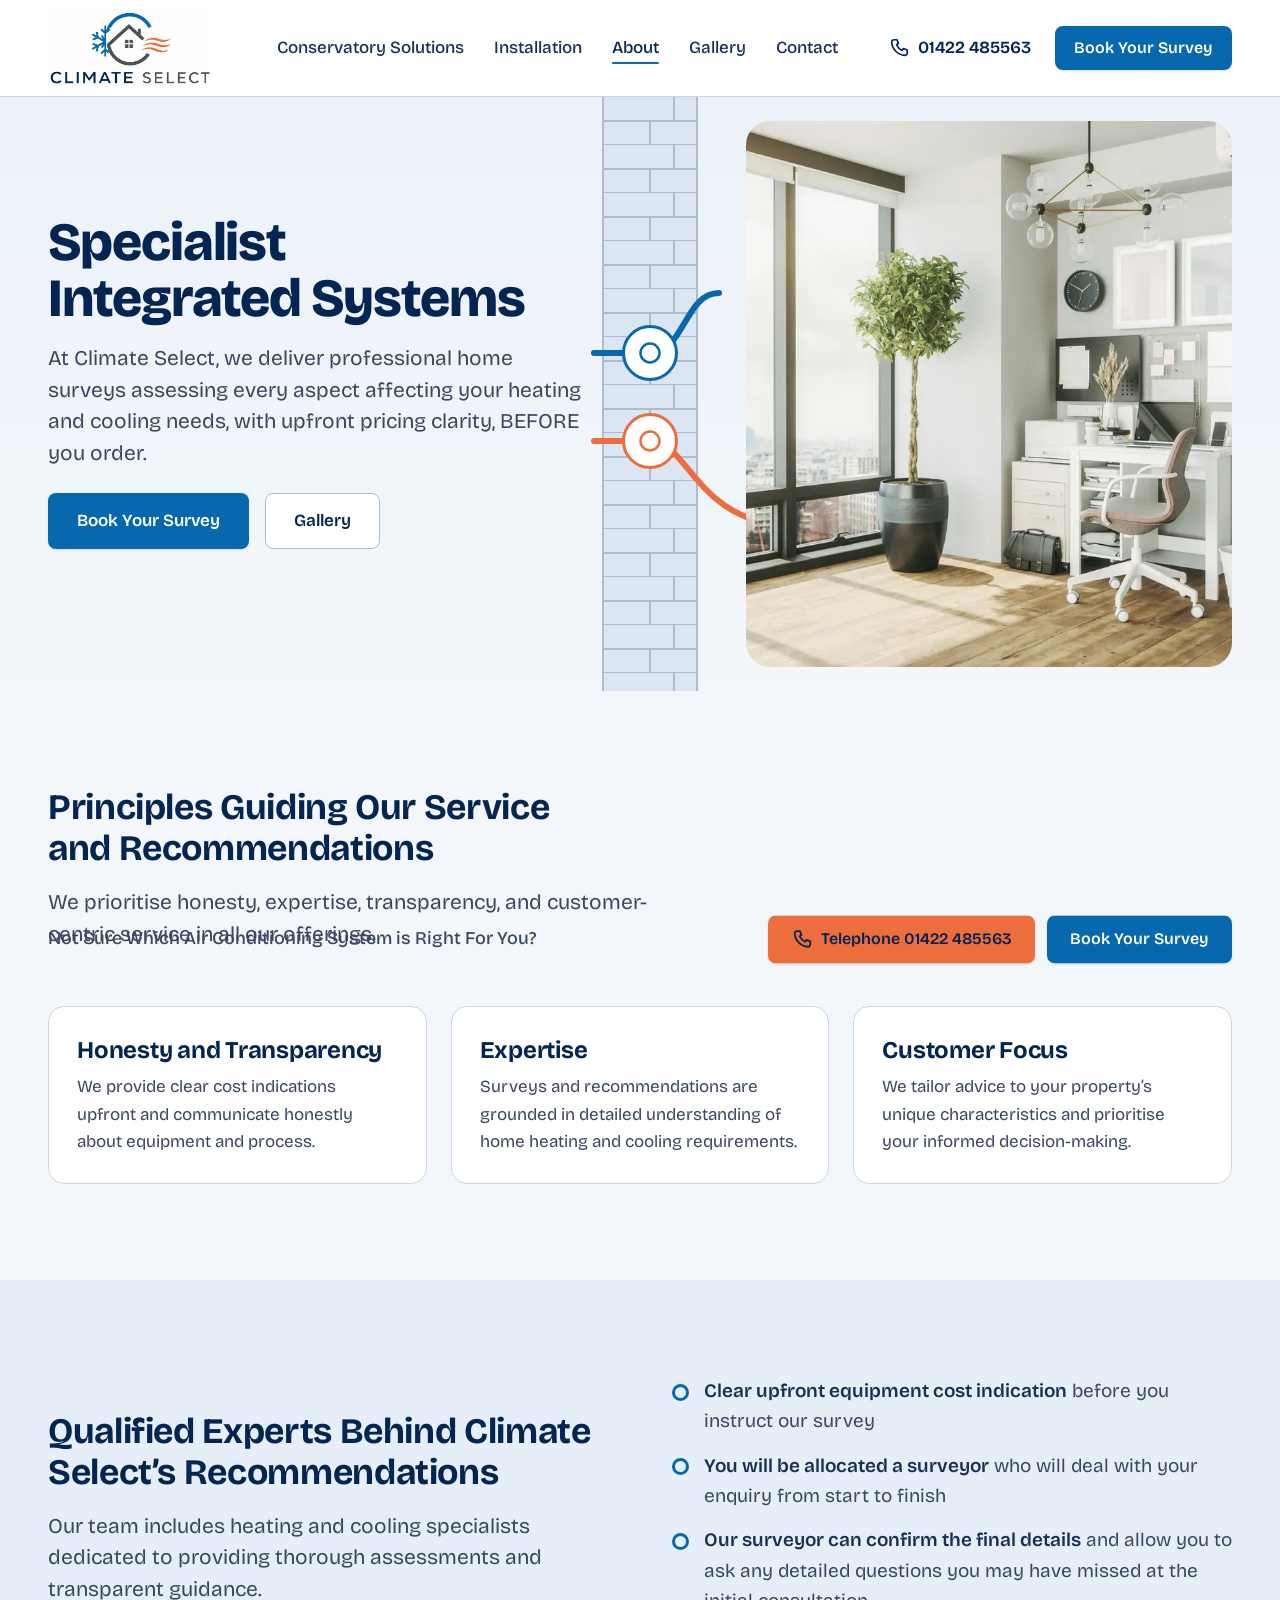
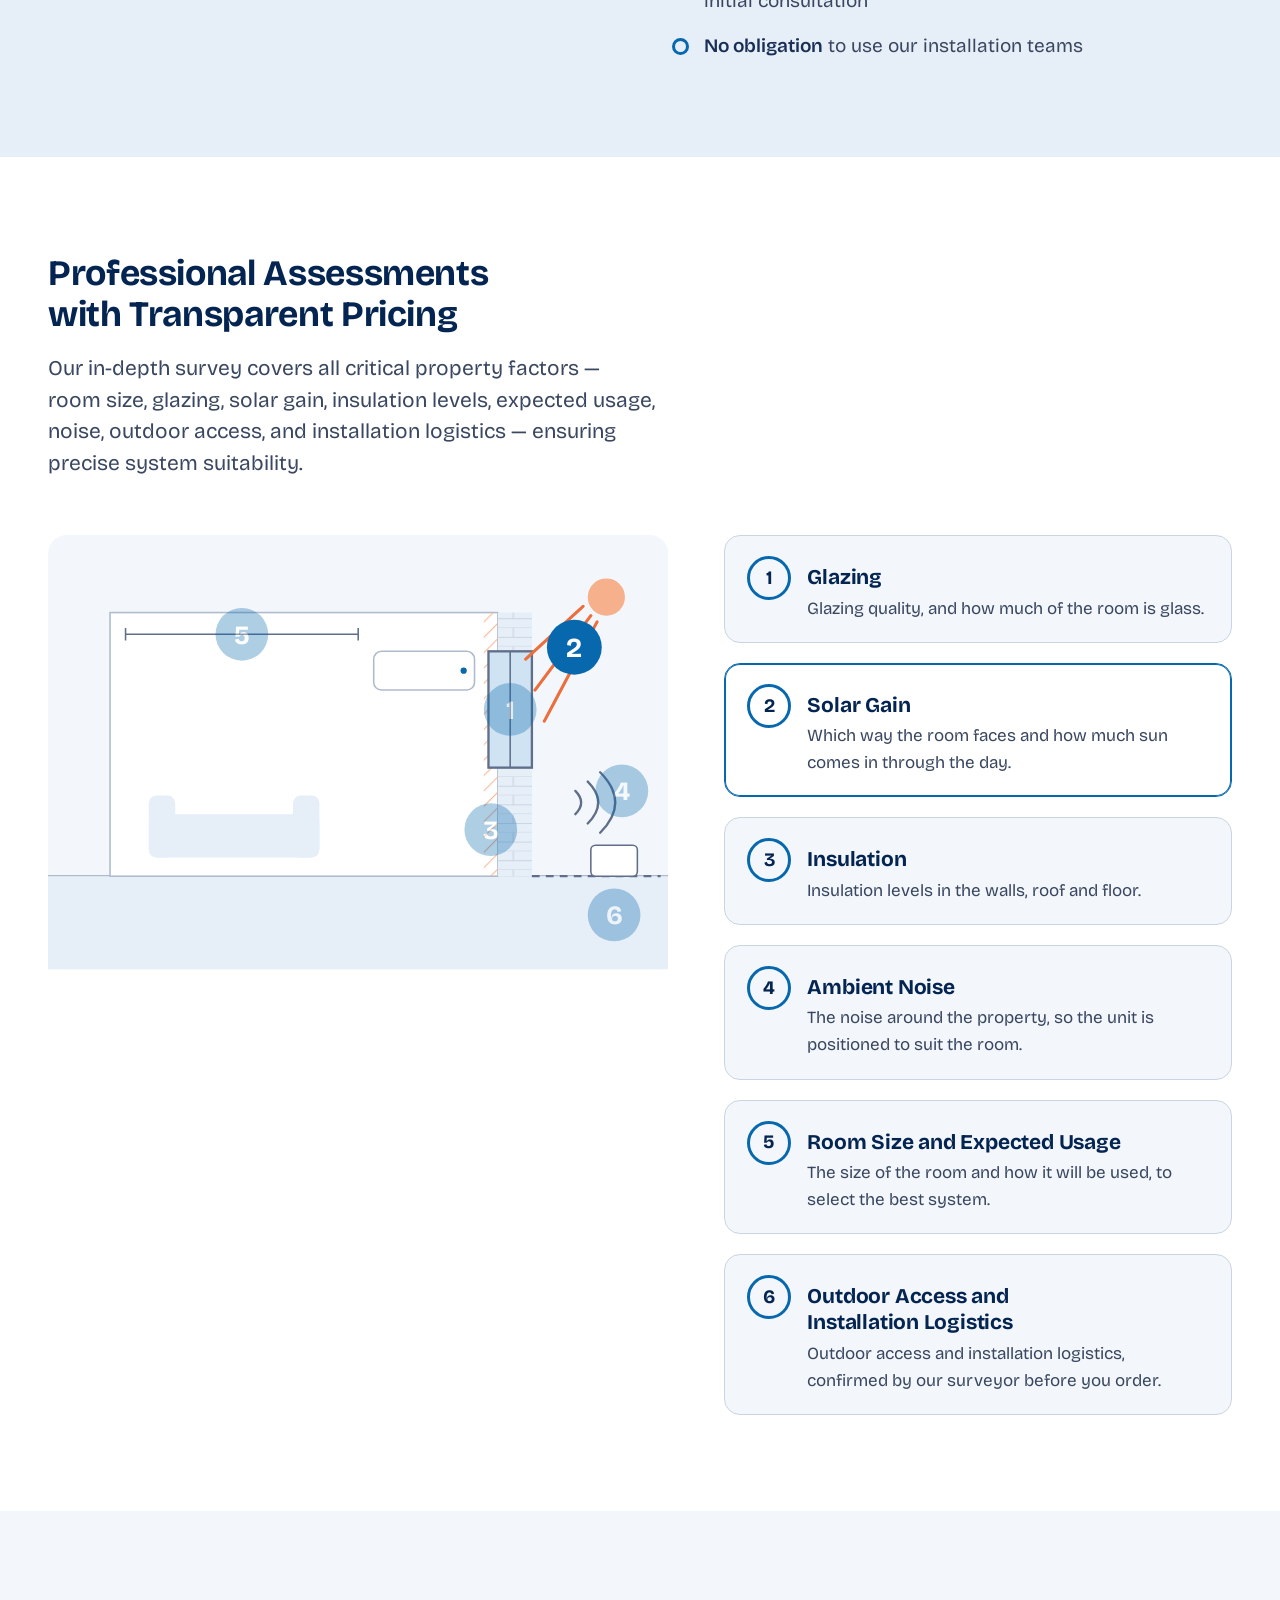
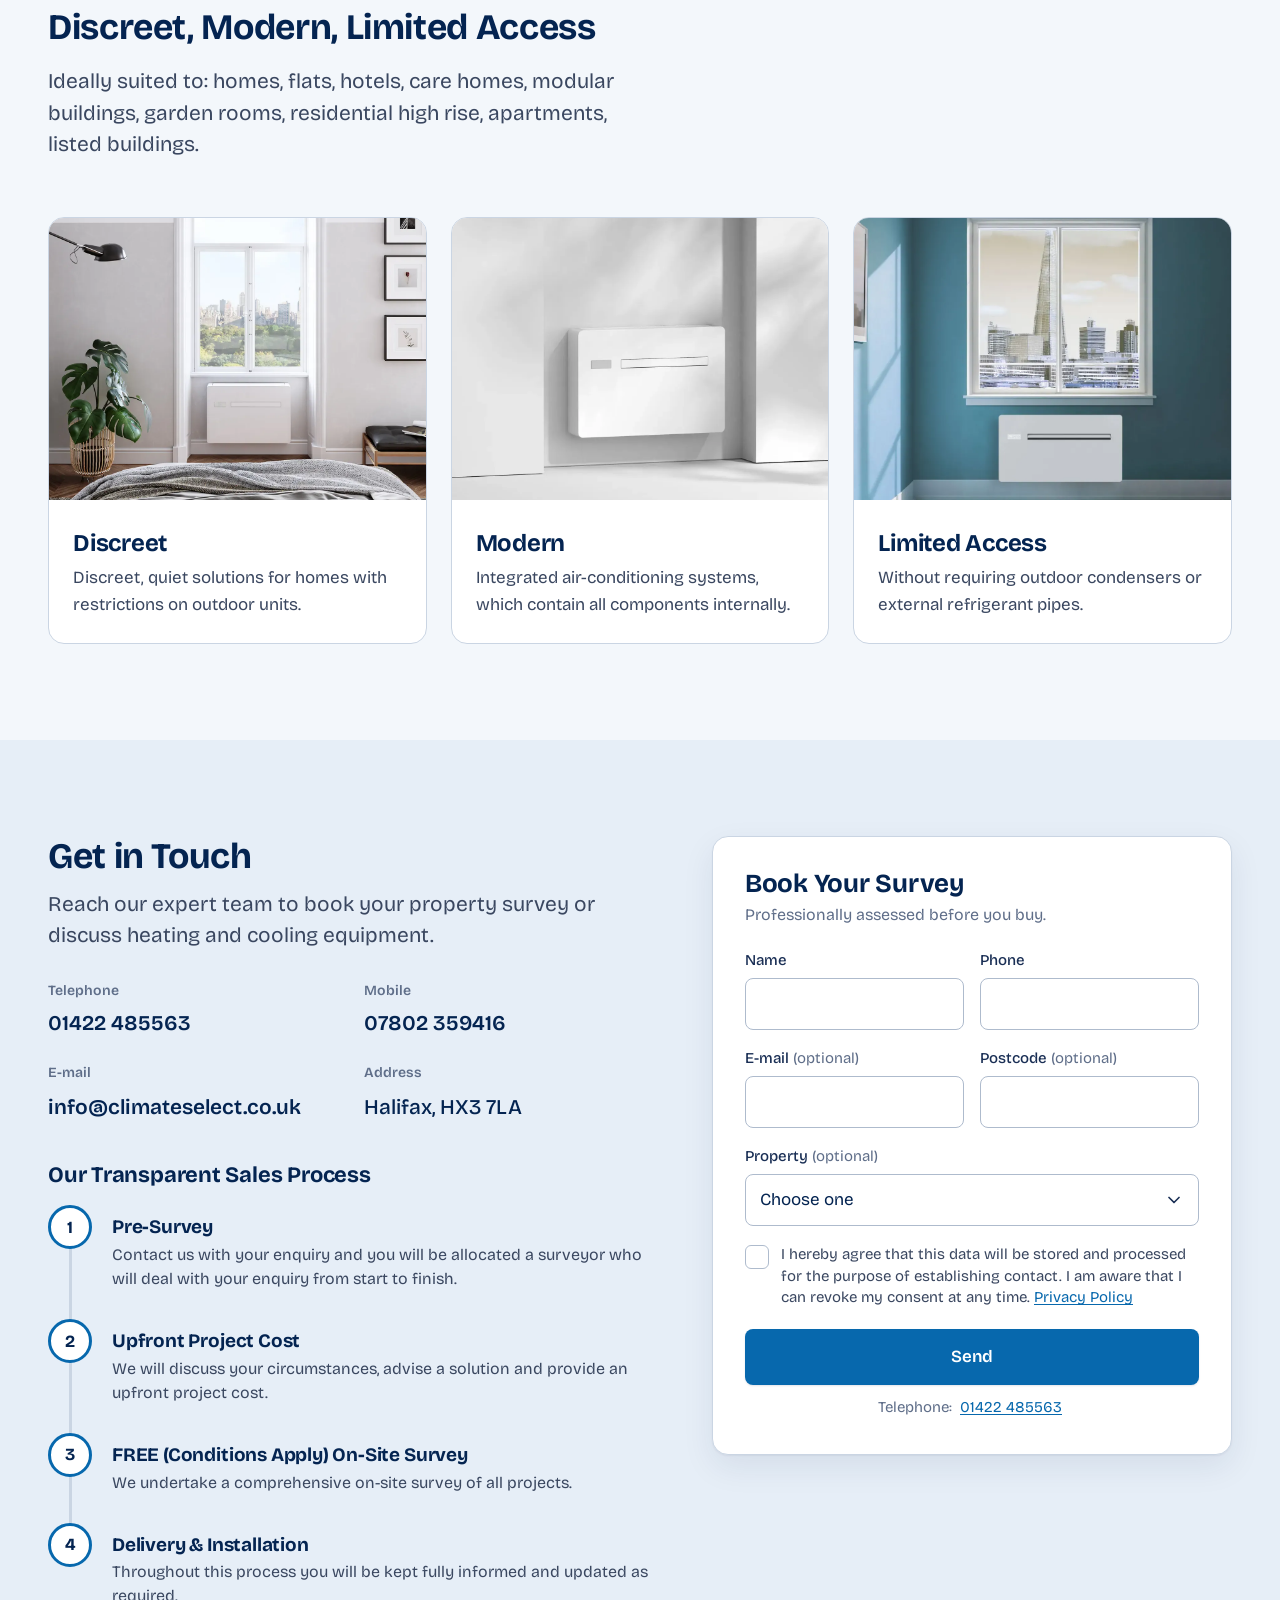
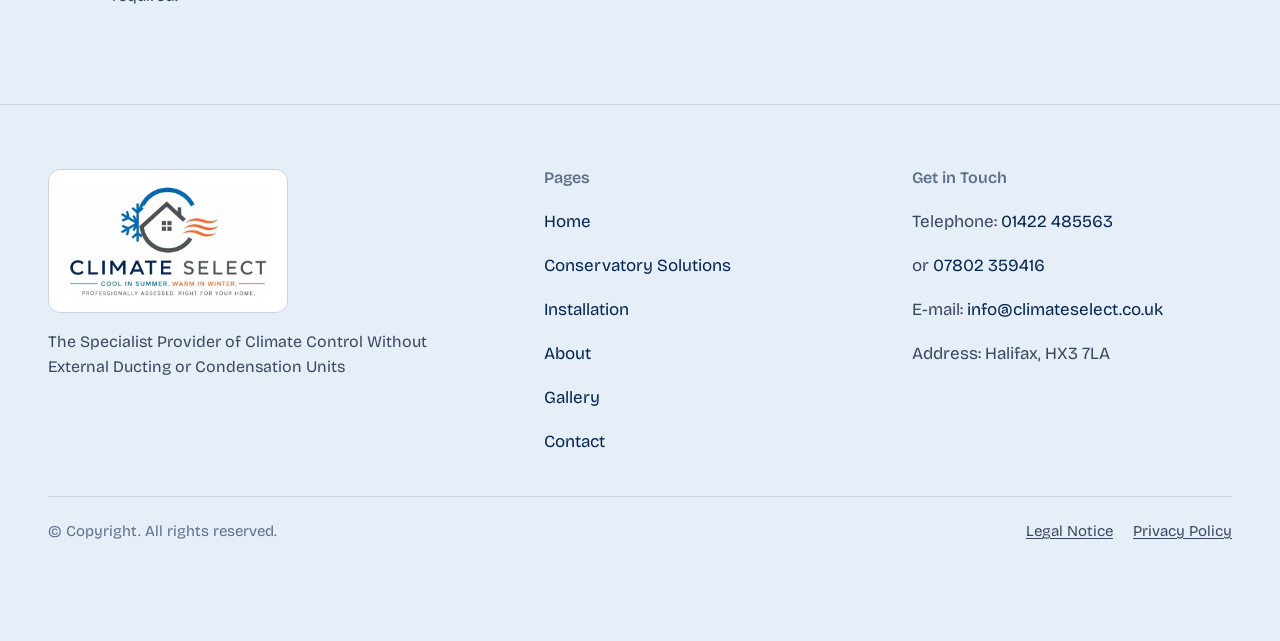
==== commit 83f17843: "Publish version 2.5: polish round from the design review Co-Authored-By: Claude Opus 5.5 <noreply@an" ====
--- a/about/index.html
+++ b/about/index.html
@@ -37,8 +37,8 @@
     ]
   }
   </script>
-  <script type="module" crossorigin src="../assets/main-C5L538M9.js"></script>
-  <link rel="stylesheet" crossorigin href="../assets/main-DswLPyRt.css">
+  <script type="module" crossorigin src="../assets/main-CPRUP1mx.js"></script>
+  <link rel="stylesheet" crossorigin href="../assets/main-BhN0vSeu.css">
 </head>
 <body>
   <a class="skip-link" href="#main">Skip to content</a>
@@ -87,21 +87,28 @@
     <div class="hero-wrap">
       <div class="container hero-wrap__grid hero-wrap__grid--media">
         <section class="hero hero--light" aria-labelledby="hero-title">
-          <svg class="hero-wall hero-wall--strip" viewBox="0 0 320 480" aria-hidden="true" focusable="false">
+          <svg class="hero-wall hero-wall--strip" viewBox="0 0 264 2400" preserveAspectRatio="xMidYMin slice" aria-hidden="true" focusable="false">
+  <!-- Desktop: the wall in elevation, 1 unit = 1px. x 0 = 56px inside the copy column's right edge;
+       wall x 72-168 (96px, 16px off the copy); the form card starts at x 216 (48px of outside).
+       Cool air (blue) comes in from outside through the upper vent; warm air (orange) leaves through
+       the lower vent and passes behind the card. The condenser ghost hangs outside between them. -->
   <defs>
-    <pattern id="hw-brick-about" width="40" height="20" patternUnits="userSpaceOnUse">
-      <g stroke="rgba(4,36,81,.11)" stroke-width="1.5"><line x1="0" y1="10" x2="40" y2="10"/><line x1="0" y1="20" x2="40" y2="20"/><line x1="20" y1="0" x2="20" y2="10"/><line x1="0" y1="10" x2="0" y2="20"/></g>
+    <pattern id="hw-brick-strip-about" width="96" height="48" patternUnits="userSpaceOnUse">
+      <g fill="none" stroke-width="2" style="stroke: var(--line-strong, #AEBBCD)">
+        <line x1="0" y1="24" x2="96" y2="24"/><line x1="0" y1="48" x2="96" y2="48"/>
+        <line x1="48" y1="0" x2="48" y2="24"/>
+        <line x1="24" y1="24" x2="24" y2="48"/><line x1="72" y1="24" x2="72" y2="48"/>
+      </g>
     </pattern>
   </defs>
-  <rect x="128" y="0" width="34" height="480" fill="#DCE6F2"/>
-  <rect x="128" y="0" width="34" height="480" fill="url(#hw-brick-about)"/>
-  <rect x="128" y="186" width="34" height="12" rx="3" fill="#BFD0E4"/>
-  <rect x="128" y="236" width="34" height="12" rx="3" fill="#BFD0E4"/>
+  <rect x="72" y="0" width="96" height="2400" fill="#DCE6F2"/>
+  <rect x="72" y="0" width="96" height="2400" fill="url(#hw-brick-strip-about)"/>
+  <path d="M73 0 V2400 M167 0 V2400" fill="none" stroke-width="2" style="stroke: var(--line-strong, #AEBBCD)"/>
   
-  <path class="hw-ribbon" d="M330 128 C 262 128, 226 192, 162 192 L 100 192" fill="none" stroke="#0768AD" stroke-width="10" stroke-linecap="round" opacity=".9"/>
-  <path class="hw-ribbon hw-ribbon--warm" d="M100 242 L 162 242 C 226 242, 262 310, 330 318" fill="none" stroke="#EB6E3C" stroke-width="10" stroke-linecap="round" opacity=".9"/>
-  <g class="hw-vent"><circle cx="162" cy="192" r="13" fill="#F3F7FB" stroke="#0768AD" stroke-width="4"/><circle cx="162" cy="192" r="5.5" fill="none" stroke="#0768AD" stroke-width="3"/></g>
-  <g class="hw-vent hw-vent--warm"><circle cx="162" cy="242" r="13" fill="#F3F7FB" stroke="#EB6E3C" stroke-width="4"/><circle cx="162" cy="242" r="5.5" fill="none" stroke="#EB6E3C" stroke-width="3"/></g>
+  <path class="hw-ribbon" d="M189 196 C155 196 154 256 120 256 L64 256" fill="none" stroke="#0768AD" stroke-width="6" stroke-linecap="round" stroke-linejoin="round"/>
+  <path class="hw-ribbon hw-ribbon--warm" d="M64 344 L120 344 C158 344 166 424 256 428" fill="none" stroke="#EB6E3C" stroke-width="6" stroke-linecap="round" stroke-linejoin="round"/>
+  <g class="hw-vent"><circle cx="120" cy="256" r="26.5" fill="#FFFFFF" stroke="#0768AD" stroke-width="3"/><circle cx="120" cy="256" r="9.5" fill="none" stroke="#0768AD" stroke-width="2.5"/></g>
+  <g class="hw-vent hw-vent--warm"><circle cx="120" cy="344" r="26.5" fill="#FFFFFF" stroke="#EB6E3C" stroke-width="3"/><circle cx="120" cy="344" r="9.5" fill="none" stroke="#EB6E3C" stroke-width="2.5"/></g>
   <circle class="hw-p hw-p--cool" r="4.5" fill="#CFE3F3" style="--d:0s"/>
   <circle class="hw-p hw-p--cool" r="3.5" fill="#CFE3F3" style="--d:-1.6s"/>
   <circle class="hw-p hw-p--cool" r="4.5" fill="#CFE3F3" style="--d:-3.1s"/>
@@ -110,6 +117,11 @@
   <circle class="hw-p hw-p--warm" r="4.5" fill="#FBD5C0" style="--d:-3.9s"/>
 </svg>
 <svg class="hero-wall hero-wall--band" viewBox="0 0 640 96" preserveAspectRatio="xMidYMid slice" aria-hidden="true" focusable="false">
+  <defs>
+    <pattern id="hw-brick-about" width="40" height="20" patternUnits="userSpaceOnUse">
+      <g stroke="rgba(4,36,81,.11)" stroke-width="1.5"><line x1="0" y1="10" x2="40" y2="10"/><line x1="0" y1="20" x2="40" y2="20"/><line x1="20" y1="0" x2="20" y2="10"/><line x1="0" y1="10" x2="0" y2="20"/></g>
+    </pattern>
+  </defs>
   <rect x="0" y="12" width="640" height="72" rx="8" fill="#DCE6F2"/>
   <rect x="0" y="12" width="640" height="72" rx="8" fill="url(#hw-brick-about)"/>
   
@@ -253,10 +265,21 @@
         <div class="book__aside">
           <h2 id="book-title">Get in Touch</h2>
           <p class="lead">Reach our expert team to book your property survey or discuss heating and cooling equipment.</p>
-          <div class="contact-details">
+          <div class="contact-details contact-details--2">
             <div class="contact-details__item"><span class="contact-details__label">Telephone</span><a class="contact-details__value" href="tel:+441422485563">01422 485563</a></div>
+            <div class="contact-details__item"><span class="contact-details__label">Mobile</span><a class="contact-details__value" href="tel:+447802359416">07802 359416</a></div>
             <div class="contact-details__item"><span class="contact-details__label">E-mail</span><a class="contact-details__value" href="mailto:info@climateselect.co.uk">info@climateselect.co.uk</a></div>
             <div class="contact-details__item"><span class="contact-details__label">Address</span><span class="contact-details__value contact-details__value--plain">Halifax, HX3 7LA</span></div>
+          </div>
+          <div class="book__next">
+            <h3 id="book-next-title">Our Transparent Sales Process</h3>
+            <ol class="timeline" data-timeline aria-labelledby="book-next-title">
+              <div class="timeline__fill" aria-hidden="true"></div>
+              <li class="timeline__item"><span class="timeline__marker" aria-hidden="true">1</span><h4>Pre-Survey</h4><p>Contact us with your enquiry and you will be allocated a surveyor who will deal with your enquiry from start to finish.</p></li>
+              <li class="timeline__item"><span class="timeline__marker" aria-hidden="true">2</span><h4>Upfront Project Cost</h4><p>We will discuss your circumstances, advise a solution and provide an upfront project cost.</p></li>
+              <li class="timeline__item"><span class="timeline__marker" aria-hidden="true">3</span><h4>FREE (Conditions Apply) On-Site Survey</h4><p>We undertake a comprehensive on-site survey of all projects.</p></li>
+              <li class="timeline__item"><span class="timeline__marker" aria-hidden="true">4</span><h4>Delivery &amp; Installation</h4><p>Throughout this process you will be kept fully informed and updated as required.</p></li>
+            </ol>
           </div>
         </div>
         <form class="enquiry" id="enquiry" data-enquiry novalidate method="post" action="/api/enquiries" aria-labelledby="enquiry-title">
@@ -301,12 +324,7 @@
         </select>
         <p class="field__error" id="enquiry-property-error" hidden></p>
       </div>
-      
-      <div class="field field--full">
-        <label class="field__label" for="enquiry-message">Message <span class="field__optional">(optional)</span></label>
-        <textarea class="field__input field__textarea" id="enquiry-message" name="message" rows="4" maxlength="2000" aria-describedby="enquiry-message-error"></textarea>
-        <p class="field__error" id="enquiry-message-error" hidden></p>
-      </div>
+      <!-- Optional Message field (form-message.html). Left out with compact=1 (hero form) or nomessage=1 (bottom form); the Contact form keeps it. -->
       
     </div>
     <div class="field field--consent">
--- a/assets/main-BhN0vSeu.css
+++ b/assets/main-BhN0vSeu.css
@@ -0,0 +1 @@
+@font-face{font-family:Bricolage Grotesque Variable;font-style:normal;font-display:swap;font-weight:200 800;src:url(./bricolage-grotesque-vietnamese-opsz-normal-D9N6E8K1.woff2) format("woff2-variations");unicode-range:U+0102-0103,U+0110-0111,U+0128-0129,U+0168-0169,U+01A0-01A1,U+01AF-01B0,U+0300-0301,U+0303-0304,U+0308-0309,U+0323,U+0329,U+1EA0-1EF9,U+20AB}@font-face{font-family:Bricolage Grotesque Variable;font-style:normal;font-display:swap;font-weight:200 800;src:url(./bricolage-grotesque-latin-ext-opsz-normal-IcJDqblK.woff2) format("woff2-variations");unicode-range:U+0100-02BA,U+02BD-02C5,U+02C7-02CC,U+02CE-02D7,U+02DD-02FF,U+0304,U+0308,U+0329,U+1D00-1DBF,U+1E00-1E9F,U+1EF2-1EFF,U+2020,U+20A0-20AB,U+20AD-20C0,U+2113,U+2C60-2C7F,U+A720-A7FF}@font-face{font-family:Bricolage Grotesque Variable;font-style:normal;font-display:swap;font-weight:200 800;src:url(./bricolage-grotesque-latin-opsz-normal-Cre6nC2_.woff2) format("woff2-variations");unicode-range:U+0000-00FF,U+0131,U+0152-0153,U+02BB-02BC,U+02C6,U+02DA,U+02DC,U+0304,U+0308,U+0329,U+2000-206F,U+20AC,U+2122,U+2191,U+2193,U+2212,U+2215,U+FEFF,U+FFFD}:root{--navy: #042451;--blue: #0768AD;--blue-deep: #065A96;--orange: #EB6E3C;--slate: #4D5359;--air: #F3F7FB;--air-2: #E6EEF7;--paper: #FFFFFF;--stage: #061C3F;--stage-2: #0B2A5A;--ink-900: #042451;--ink-800: #1A2F55;--ink-700: #3A4760;--ink-500: #5F6E89;--line: #CAD5E3;--line-strong: #AEBBCD;--blue-50: #E8F2FA;--blue-100: #CFE3F3;--orange-50: #FDEEE6;--error: #B42318;--error-50: #FDF1F0;--font: "Bricolage Grotesque Variable", "Helvetica Neue", Arial, sans-serif;--container: 1200px;--container-text: 1080px;--measure: 38rem;--gutter: 24px;--section-pad: 56px;--r-s: 8px;--r-m: 16px;--r-l: 24px;--shadow: 0 1px 2px rgba(4, 36, 81, .06), 0 12px 32px rgba(4, 36, 81, .08);--shadow-lift: 0 2px 4px rgba(4, 36, 81, .08), 0 18px 40px rgba(4, 36, 81, .12);--ease-out: cubic-bezier(.22, .61, .36, 1);--ease-in-out: cubic-bezier(.65, 0, .35, 1);--t-micro: .16s;--t-short: .32s;--t-medium: .6s;--t-long: .9s;--header-h: 72px;--bar-h: 73px}@media(min-width:760px){:root{--gutter: 32px;--section-pad: 80px;--header-h: 88px}}@media(min-width:1100px){:root{--gutter: 48px;--section-pad: 96px;--header-h: 96px}}*,*:before,*:after{box-sizing:border-box}html{-webkit-text-size-adjust:100%;background:var(--air)}html.motion{scroll-behavior:smooth}body{margin:0;font-family:var(--font);font-size:18px;line-height:1.55;color:var(--ink-700);background:var(--air);font-optical-sizing:auto;-webkit-font-smoothing:antialiased}@media(min-width:760px){body{font-size:19px;line-height:1.6}}img,svg{max-width:100%;height:auto}img{display:block}figure{margin:0}a{color:var(--blue);text-decoration:underline;text-underline-offset:.16em;text-decoration-thickness:1px}a:hover{text-decoration-thickness:2px}:focus-visible{outline:3px solid var(--orange);outline-offset:3px;border-radius:4px}p{margin:0 0 1em;max-width:var(--measure)}ul,ol{margin:0 0 1em;padding-left:1.25em}strong{color:var(--ink-800);font-weight:600}hr{border:0;border-top:1px solid var(--line);margin:0}.sr-only{position:absolute;width:1px;height:1px;padding:0;margin:-1px;overflow:hidden;clip:rect(0,0,0,0);white-space:nowrap;border:0}.skip-link{position:absolute;left:16px;top:-64px;z-index:100;background:var(--navy);color:#fff;padding:12px 16px;border-radius:var(--r-s);text-decoration:none;font-weight:600}.skip-link:focus{top:16px}h1,h2,h3,h4{margin:0 0 .5em;color:var(--ink-900);font-weight:700;line-height:1.15;letter-spacing:-.01em;text-wrap:balance}h1{font-size:40px;font-weight:800;line-height:1.15;letter-spacing:-.02em}h2{font-size:28px;line-height:1.2}h3{font-size:22px;line-height:1.25}.lead{font-size:19px;line-height:1.5;color:var(--ink-700)}.small{font-size:14px}.muted{color:var(--ink-500)}@media(min-width:760px){h1{font-size:clamp(44px,4.2vw,60px);line-height:1.05}h2{font-size:clamp(32px,2.8vw,40px);line-height:1.15}h3{font-size:24px}.lead{font-size:21px}.small{font-size:15px}}.container{width:min(100% - 2 * var(--gutter),var(--container));margin-inline:auto}.container--text{--container: var(--container-text)}.section{padding-block:var(--section-pad)}.section--alt{background:var(--air-2)}.section--paper{background:var(--paper)}.section--tight{padding-block:calc(var(--section-pad) * .6)}.section__head{max-width:44rem;margin-bottom:40px}.section__head--center{margin-inline:auto;text-align:center}.section__head--center p{margin-inline:auto}.section__head .lead{margin-bottom:0}@media(min-width:760px){.section__head{margin-bottom:56px}}.split{display:grid;gap:40px;align-items:center}.split>*{min-width:0}@media(min-width:760px){.split{grid-template-columns:minmax(0,1fr) minmax(0,1fr);gap:64px}.split--flip>.split__media{order:2}}.frame{border-radius:var(--r-l);overflow:hidden;background:var(--air-2);position:relative}.frame img{width:100%;height:100%;object-fit:cover}.frame--3x2{aspect-ratio:3 / 2}.frame--4x3{aspect-ratio:4 / 3}.frame--1x1{aspect-ratio:1 / 1}.frame__cap{position:absolute;left:16px;bottom:16px;background:#042451d1;color:#fff;padding:8px 14px;border-radius:var(--r-s);font-size:15px;font-weight:500;line-height:1.3}.btn{display:inline-flex;align-items:center;justify-content:center;gap:10px;min-height:52px;padding:0 24px;border-radius:var(--r-s);border:1.5px solid transparent;font:inherit;font-size:17px;font-weight:600;line-height:1.2;text-decoration:none;cursor:pointer;white-space:nowrap;transition:transform var(--t-micro) var(--ease-out),background-color var(--t-micro) var(--ease-out),border-color var(--t-micro) var(--ease-out),box-shadow var(--t-micro) var(--ease-out),color var(--t-micro) var(--ease-out)}.btn:hover{transform:translateY(-1px)}.btn:active{transform:scale(.98)}.btn--primary{background:var(--blue);color:#fff;box-shadow:0 1px 2px #0424511f}.btn--primary:hover{background:var(--blue-deep);box-shadow:0 6px 16px #0768ad47}.btn--secondary{background:var(--paper);color:var(--navy);border-color:var(--line-strong)}.btn--secondary:hover{border-color:var(--blue);color:var(--blue)}.btn--light{background:#fff;color:var(--navy)}.btn--light:hover{background:var(--blue-50)}.btn--ghost-light{background:transparent;color:#fff;border-color:#ffffff73}.btn--ghost-light:hover{border-color:#fff}.btn--sm{min-height:44px;padding:0 18px;font-size:16px}.btn--lg{min-height:56px;padding:0 28px}.btn--block{width:100%}.btn[disabled],.btn[aria-disabled=true]{opacity:.6;cursor:default;transform:none}.btn-row{display:flex;flex-wrap:wrap;gap:12px 16px}.icon{width:22px;height:22px;flex:none}.site-header{position:relative;z-index:30;background:var(--paper);border-bottom:1px solid var(--line)}.site-header__inner{display:flex;align-items:center;gap:24px;min-height:var(--header-h)}.brand{display:inline-flex;flex:none;border-radius:6px}.brand__img{height:calc(var(--header-h) - 20px);width:auto}.nav{margin-left:auto;display:none}.nav__list{display:flex;gap:2px;list-style:none;margin:0;padding:0}.nav__link{position:relative;display:inline-flex;align-items:center;min-height:44px;padding:0 14px;color:var(--ink-800);text-decoration:none;font-weight:500;font-size:17px;border-radius:6px}.nav__link:after{content:"";position:absolute;left:14px;right:14px;bottom:6px;height:2px;background:var(--blue);border-radius:2px;transform:scaleX(0);transform-origin:left center;transition:transform .24s var(--ease-out)}.nav__link:hover:after,.nav__link[aria-current=page]:after{transform:scaleX(1)}.nav__link[aria-current=page]{color:var(--navy)}.site-header__actions{display:flex;align-items:center;gap:8px;margin-left:auto}.nav+.site-header__actions{margin-left:0}.site-header__phone{display:inline-flex;align-items:center;gap:8px;min-height:44px;min-width:44px;padding:0 10px;justify-content:center;color:var(--ink-900);text-decoration:none;font-weight:600;font-size:17px;border-radius:6px}.site-header__phone:hover{color:var(--blue)}.site-header__phone-text,.site-header__cta{display:none}.menu-toggle{display:inline-flex;align-items:center;gap:10px;min-height:44px;padding:0 12px;background:transparent;border:1.5px solid var(--line-strong);border-radius:var(--r-s);font:inherit;font-size:16px;font-weight:600;color:var(--ink-900);cursor:pointer}.menu-toggle__bars{display:inline-grid;gap:4px;width:18px}.menu-toggle__bars i{display:block;height:2px;background:currentColor;border-radius:2px;transition:transform var(--t-short) var(--ease-out),opacity var(--t-short) var(--ease-out);transform-origin:center}.menu-toggle[aria-expanded=true] .menu-toggle__bars i:nth-child(1){transform:translateY(6px) rotate(45deg)}.menu-toggle[aria-expanded=true] .menu-toggle__bars i:nth-child(2){opacity:0;transform:scaleX(0)}.menu-toggle[aria-expanded=true] .menu-toggle__bars i:nth-child(3){transform:translateY(-6px) rotate(-45deg)}.site-menu{background:var(--paper);border-bottom:1px solid var(--line);box-shadow:var(--shadow)}.site-menu[hidden]{display:none}.site-menu__inner{display:grid;gap:4px;padding:12px 0 24px}.site-menu__link{display:flex;align-items:center;min-height:52px;padding:0 12px;color:var(--ink-900);text-decoration:none;font-weight:600;font-size:19px;border-radius:var(--r-s);border-bottom:1px solid var(--line)}.site-menu__link[aria-current=page]{color:var(--blue)}.site-menu__inner .btn{margin-top:8px}.site-menu__inner .btn+.btn{margin-top:0}@media(min-width:560px){.site-header__cta{display:inline-flex}}@media(min-width:760px){.site-header__phone-text{display:inline}.site-header__phone{padding:0 12px}}@media(min-width:1100px){.nav{display:block}.menu-toggle{display:none}.site-menu{display:none!important}.site-header__actions{gap:12px}}.hero-wrap{position:relative;overflow:hidden;background:linear-gradient(180deg,#EBF2F9 0%,var(--air) 100%)}.hero-wrap__grid{position:relative;display:grid;gap:8px 40px;align-items:center}.hero-wrap__grid>*{min-width:0}.hero{position:relative;min-height:66vh;min-height:66svh;display:flex;flex-direction:column;justify-content:center;align-items:stretch;padding-block:24px}.hero__copy{position:relative;z-index:1;width:100%}.hero-form,.hero-media{position:relative;z-index:2}.hero-wall{pointer-events:none;display:block}.hero-wall--strip{display:none;position:absolute;top:50%;right:-226px;height:min(520px,100%);width:auto;z-index:0;transform:translateY(-50%)}.hero-wall--band{width:100%;height:44px;margin:0 0 12px}.hero--light .hero-wall--band{height:40px;margin-bottom:12px}.hw-ghost,.hw-p{opacity:0}@keyframes hwGhost{0%{opacity:0}12%{opacity:.9}58%{opacity:.9}to{opacity:0}}@keyframes hwPop{0%{transform:scale(0)}70%{transform:scale(1.12)}to{transform:scale(1)}}@keyframes hwCool{0%{transform:translate(330px,128px);opacity:0}8%{opacity:1}42%{transform:translate(226px,174px)}60%{transform:translate(162px,192px)}92%{transform:translate(108px,192px);opacity:1}to{transform:translate(98px,192px);opacity:0}}@keyframes hwWarm{0%{transform:translate(98px,242px);opacity:0}8%{opacity:1}40%{transform:translate(162px,242px)}58%{transform:translate(226px,262px)}92%{transform:translate(322px,316px);opacity:1}to{transform:translate(332px,318px);opacity:0}}@keyframes hwBandCool{0%{transform:translate(40px,48px);opacity:0}10%{opacity:1}50%{transform:translate(160px,24px)}90%{transform:translate(262px,46px);opacity:1}to{transform:translate(272px,48px);opacity:0}}@keyframes hwBandWarm{0%{transform:translate(368px,48px);opacity:0}10%{opacity:1}50%{transform:translate(470px,72px)}90%{transform:translate(590px,50px);opacity:1}to{transform:translate(600px,48px);opacity:0}}@media(prefers-reduced-motion:no-preference){html.js.motion .hw-ghost{animation:hwGhost 2.2s var(--ease-out) both}html.js.motion .hw-vent{transform-box:fill-box;transform-origin:center;animation:hwPop .6s var(--ease-out) 1.35s both}html.js.motion .hw-vent--warm{animation-delay:1.5s}html.js.motion .hw-p{animation:hwCool 4.6s linear infinite;animation-delay:calc(1.8s + var(--d, 0s))}html.js.motion .hw-p--warm{animation-name:hwWarm}html.js.motion .hw-p--band-cool{animation-name:hwBandCool;animation-duration:3.6s}html.js.motion .hw-p--band-warm{animation-name:hwBandWarm;animation-duration:3.6s}}@media(min-width:760px){.hero-wall--band{display:none}.hero-wall--strip{display:block;right:-220px}}@media(min-width:1100px){.hero-wall--strip{right:-230px}}.hero__title{margin-bottom:16px}.hero__lead{margin-bottom:24px;max-width:34rem}.hero__actions{margin-bottom:24px}.hero__facts{max-width:34rem;gap:8px}.hero-form{width:100%;padding-block:8px 40px}.hero-media{padding-block:0 40px}.hero-media .frame{min-height:240px}@media(min-width:760px){.hero,.hero-form,.hero-media{padding-block:24px}.hero-wrap__grid{grid-template-columns:minmax(0,1fr) minmax(0,1fr);gap:8px 96px}.hero-media{align-self:stretch;display:flex}.hero-media .frame{flex:1;min-height:0;aspect-ratio:auto}}@media(min-width:760px)and (max-width:1099px){.hero__facts{display:none}.hero__lead{font-size:19px}.hero-form{padding-block:12px}}@media(min-width:1100px){.hero-wrap__grid{grid-template-columns:minmax(0,1fr) 460px;gap:8px 112px}.hero-wrap__grid--media{grid-template-columns:minmax(0,1.05fr) minmax(0,.95fr)}}.vent-list{list-style:none;margin:0;padding:0;display:grid;gap:10px}.vent-list li{position:relative;padding-left:28px}.vent-list li:before{content:"";position:absolute;left:0;top:.42em;width:15px;height:15px;border-radius:50%;border:3px solid var(--blue)}.vent-list--alt li:nth-child(2n):before{border-color:var(--orange)}.vent-list--large{gap:14px;font-size:19px}.vent-list--large li{padding-left:32px}.vent-list--large li:before{width:17px;height:17px;top:.4em}.cards{display:flex;flex-wrap:wrap;gap:20px}.card{flex:1 1 240px;min-width:0;display:flex;flex-direction:column;gap:8px;background:var(--paper);border:1px solid var(--line);border-radius:var(--r-m);padding:24px;transition:border-color var(--t-micro) var(--ease-out)}.card__title{font-size:22px;margin:0}.card p{margin:0;font-size:17px;max-width:none}.card__tag{display:inline-block;font-size:14px;font-weight:600;color:var(--blue);margin-bottom:4px}.card--accent{border-color:var(--blue);box-shadow:inset 0 0 0 1px var(--blue)}.card--accent .card__tag{color:var(--blue)}.card--warm{background:var(--orange-50);border-color:transparent}.card--cool{background:var(--blue-50);border-color:transparent}@media(min-width:760px){.cards{gap:24px}.card{padding:28px}.card__title{font-size:24px}}@media(min-width:1100px){.cards--4 .card{flex-basis:230px}}.card--media{padding:0;overflow:hidden}.card--media .frame{border-radius:0}.card--media .card__body{padding:20px 24px 24px;display:grid;gap:6px}.who{display:grid;gap:32px;align-items:center}.who__collage{display:grid;grid-template-columns:1fr 1fr;gap:16px}.who__photo{margin:0}.who__photo--tall{grid-row:1 / span 2;aspect-ratio:auto;height:100%;min-height:320px}.who__photo--square{aspect-ratio:1 / 1}.who__list{font-size:17px}.who__list strong{display:block;color:var(--ink-900);font-size:19px;margin-bottom:2px}@media(min-width:760px){.who{grid-template-columns:minmax(0,5fr) minmax(0,7fr);gap:56px}.who__list{grid-template-columns:1fr 1fr;gap:18px 32px}}.faq-grid{display:grid;gap:32px;align-items:start}.faq-grid__aside .lead{margin-bottom:0}@media(min-width:760px){.faq-grid{grid-template-columns:minmax(0,4fr) minmax(0,8fr);gap:56px}}.steps{list-style:none;margin:0;padding:0;display:flex;flex-wrap:wrap;gap:20px}.step{flex:1 1 220px;min-width:0;position:relative;background:var(--paper);border:1px solid var(--line);border-radius:var(--r-m);padding:24px}.step__num{display:inline-flex;align-items:center;justify-content:center;width:44px;height:44px;border-radius:50%;border:3px solid var(--blue);color:var(--navy);font-weight:700;font-size:18px;margin-bottom:14px}.step h3{font-size:22px;margin-bottom:6px}.step p{margin:0;font-size:17px;max-width:none}@media(min-width:760px){.steps{gap:24px}.step{padding:28px}}.compare-wrap{background:var(--paper);border:1px solid var(--line);border-radius:var(--r-m);overflow:hidden}.compare{width:100%;border-collapse:collapse;font-size:17px}.compare th,.compare td{padding:16px 20px;text-align:left;vertical-align:top;border-bottom:1px solid var(--line)}.compare thead th{background:var(--air-2);font-size:15px;font-weight:600;color:var(--ink-800)}.compare thead th.is-cs{background:var(--navy);color:#fff}.compare tbody th{font-weight:600;color:var(--ink-900);width:32%}.compare td.is-cs{background:var(--blue-50);color:var(--navy);font-weight:600}.compare tbody tr:last-child th,.compare tbody tr:last-child td{border-bottom:0}.compare .cell-label{display:none}.faq{border-top:1px solid var(--line)}.faq__item{border-bottom:1px solid var(--line)}.faq__q{list-style:none;cursor:pointer;display:flex;justify-content:space-between;align-items:center;gap:16px;padding:18px 4px;min-height:48px;font-size:19px;font-weight:600;color:var(--ink-900);line-height:1.3}.faq__q::-webkit-details-marker{display:none}.faq__q:after{content:"";flex:none;width:11px;height:11px;margin-right:8px;border-right:2.5px solid var(--blue);border-bottom:2.5px solid var(--blue);transform:translateY(-3px) rotate(45deg);transition:transform .24s var(--ease-out)}.faq__item[open] .faq__q:after{transform:translateY(3px) rotate(225deg)}.faq__a{padding:0 4px 22px;max-width:44rem}.faq__a p{margin:0}@media(min-width:760px){.faq__q{font-size:21px;padding:22px 4px}}.enquiry{position:relative;background:var(--paper);border:1px solid var(--line);border-radius:var(--r-m);padding:24px;box-shadow:var(--shadow)}.enquiry__title{font-size:24px;margin:0 0 4px}.enquiry__lead{font-size:16px;color:var(--ink-500);margin:0 0 20px}.enquiry__fields{display:grid;gap:14px}.field{min-width:0}.field--full{grid-column:1 / -1}.field__label{display:block;font-size:15px;font-weight:500;color:var(--ink-800);margin-bottom:6px}.field__optional{color:var(--ink-500);font-weight:400}.field__input{width:100%;min-height:52px;padding:0 14px;font:inherit;font-size:17px;color:var(--ink-900);background:#fff;border:1.5px solid var(--line-strong);border-radius:var(--r-s);transition:border-color var(--t-micro) var(--ease-out),box-shadow var(--t-micro) var(--ease-out)}.field__input:hover{border-color:var(--ink-500)}.field__input:focus{outline:3px solid var(--orange);outline-offset:2px;border-color:var(--blue)}.field__textarea{min-height:112px;padding:12px 14px;resize:vertical;line-height:1.45}.field__select{appearance:none;-webkit-appearance:none;padding-right:44px;background-image:url("data:image/svg+xml,%3Csvg xmlns='http://www.w3.org/2000/svg' viewBox='0 0 24 24' fill='none' stroke='%231A2F55' stroke-width='2' stroke-linecap='round' stroke-linejoin='round'%3E%3Cpath d='m6 9 6 6 6-6'/%3E%3C/svg%3E");background-repeat:no-repeat;background-position:right 14px center;background-size:20px}.field__error{margin:6px 0 0;font-size:15px;color:var(--error);font-weight:500}.field__error[hidden]{display:none}.field.is-invalid .field__input{border-color:var(--error)}.field--consent{margin-top:18px}.check{position:relative;display:flex;gap:12px;align-items:flex-start;cursor:pointer;font-size:15px;line-height:1.45;color:var(--ink-700);min-height:24px}.check__input{position:absolute;opacity:0;width:24px;height:24px;left:0;top:0;margin:0;cursor:pointer}.check__box{flex:none;width:24px;height:24px;margin-top:1px;border:1.5px solid var(--line-strong);border-radius:6px;background:#fff;display:grid;place-items:center;transition:background-color var(--t-micro) var(--ease-out),border-color var(--t-micro) var(--ease-out)}.check__box:after{content:"";width:6px;height:11px;border-right:2.5px solid #fff;border-bottom:2.5px solid #fff;transform:rotate(45deg) scale(0);transform-origin:center;transition:transform var(--t-micro) var(--ease-out);margin-top:-2px}.check__input:checked+.check__box{background:var(--blue);border-color:var(--blue)}.check__input:checked+.check__box:after{transform:rotate(45deg) scale(1)}.check__input:focus-visible+.check__box{outline:3px solid var(--orange);outline-offset:2px}.field--consent.is-invalid .check__box{border-color:var(--error)}.check__text a{color:var(--blue)}.enquiry__honeypot{position:absolute;left:-10000px;top:0;width:1px;height:1px;overflow:hidden;opacity:0;pointer-events:none}.enquiry__form-error{margin:16px 0 0;padding:12px 14px;background:var(--error-50);color:var(--error);border-radius:var(--r-s);font-size:15px;font-weight:500}.enquiry__form-error[hidden]{display:none}.enquiry__form-error--calm{background:var(--blue-50);color:var(--ink-800)}.enquiry__form-error a{color:inherit;font-weight:600}.enquiry__submit{margin-top:20px;min-height:56px}.enquiry__note{margin:8px 0 0;font-size:15px;color:var(--ink-500);text-align:center;max-width:none;line-height:1.4}.enquiry__note a{display:inline-block;padding:12px 4px;margin:-8px 0}.enquiry__success{text-align:center;padding:12px 0 8px}.enquiry__success[hidden]{display:none}.enquiry__success p{margin-inline:auto}.vent-mark{width:112px;height:56px;margin:0 auto 16px;display:block}@media(min-width:560px){.enquiry__fields{grid-template-columns:1fr 1fr;gap:16px}}@media(min-width:760px){.enquiry{padding:32px}.enquiry__title{font-size:26px}.enquiry--compact{padding:24px 28px}.enquiry--compact .enquiry__title{font-size:24px}.enquiry--compact .enquiry__lead{display:none}.enquiry--compact .enquiry__title{margin-bottom:14px}.enquiry--compact .enquiry__fields{gap:12px 14px}.enquiry--compact .field__input{min-height:48px}.enquiry--compact .field__label{margin-bottom:4px}.enquiry--compact .field--consent{margin-top:14px}.enquiry--compact .check{font-size:14px}.enquiry--compact .enquiry__submit{margin-top:14px;min-height:52px}.enquiry--compact .enquiry__note{margin-top:10px;font-size:14px}}.proof{padding-block:40px}.proof__grid{display:grid;gap:20px}.proof__item{margin:0}.proof__item figcaption{margin-top:12px;font-size:17px;color:var(--ink-700)}.proof__item figcaption strong{color:var(--ink-900)}@media(min-width:760px){.proof{padding-block:48px}.proof__grid{grid-template-columns:1fr 1fr;gap:24px}}.stage{background:var(--stage);color:#fff;position:relative;overflow:clip}.stage__pin{position:relative;min-height:100svh;display:grid;align-content:center;gap:24px;padding-block:48px}.stage__captions{display:grid;gap:24px}.stage__caption{max-width:28rem}.stage__caption h2{color:#fff;font-size:28px;margin:0 0 10px}.stage__caption p{color:#fffc;font-size:18px;margin:0}.stage__caption-kicker{display:block;font-size:14px;font-weight:600;color:var(--blue-100);margin-bottom:8px}.stage__caption-kicker--warm{color:#f6b08c}.stage__art{width:100%;height:48svh;display:block;border-radius:var(--r-l)}.stage__frame{position:relative}.stage__labels{position:absolute;top:16px;left:20px;right:20px;display:flex;justify-content:space-between;font-size:14px;font-weight:600;color:#ffffff9e;pointer-events:none}.stage__art .split-kit{opacity:0}.stage__art .wall-pattern line{stroke:#ffffff14}.stage__scroll-hint{position:absolute;left:50%;bottom:20px;transform:translate(-50%);font-size:14px;color:#ffffff80;display:none;transition:opacity var(--t-short) var(--ease-out)}@media(min-width:760px){.stage__pin{grid-template-columns:minmax(0,4fr) minmax(0,8fr);gap:48px;align-items:center;padding-block:64px}.stage__caption h2{font-size:clamp(30px,3vw,40px)}.stage__caption p{font-size:19px}.stage__art{height:clamp(420px,74svh,720px)}}html.js.motion .stage__captions>*{grid-area:1 / 1}html.js.motion .stage__scroll-hint{display:block}.story{display:grid;gap:32px;align-items:start}.story__figure{position:sticky;top:16px;z-index:1;background:var(--air);padding-bottom:8px}.story__art{width:100%;height:44svh;display:block}.story__steps{display:grid;gap:24px}.story__step{background:var(--paper);border:1px solid var(--line);border-radius:var(--r-m);padding:24px;transition:border-color var(--t-short) var(--ease-out),box-shadow var(--t-short) var(--ease-out)}.story__step.is-active{border-color:var(--blue);box-shadow:inset 0 0 0 1px var(--blue)}.story__step h3{margin-bottom:8px}.story__step p{margin:0;max-width:none;font-size:17px}.story__step--warm.is-active{border-color:var(--orange);box-shadow:inset 0 0 0 1px var(--orange)}.story__thermo-label{font-size:14px;color:var(--ink-500);text-align:center;margin:4px 0 0}.story__thermo-hot,.story__thermo-cold{position:absolute;right:0;font-size:13px;font-weight:600;color:var(--ink-500);width:7.5%;text-align:center}.story__thermo-hot{top:4%}.story__thermo-cold{top:90%}.story__art .ph{transition:opacity var(--t-medium) var(--ease-out),transform var(--t-medium) var(--ease-out)}.story__art .ph-summer,.story__art .ph-winter{opacity:0}.story__art .ph-settled{opacity:1}.story__art .thermo-fill{transform-box:fill-box;transform-origin:50% 100%;transform:scaleY(.55);transition:transform var(--t-long) var(--ease-in-out)}.story__figure[data-active=summer] .ph-summer{opacity:1}.story__figure[data-active=summer] .ph-settled{opacity:0}.story__figure[data-active=summer] .thermo-fill{transform:scaleY(.95)}.story__figure[data-active=winter] .ph-winter{opacity:1}.story__figure[data-active=winter] .ph-settled{opacity:0}.story__figure[data-active=winter] .thermo-fill{transform:scaleY(.14)}.story__figure[data-active=settled] .ph-settled{opacity:1}.story__figure[data-active=settled] .thermo-fill{transform:scaleY(.55)}@media(min-width:760px){.story{grid-template-columns:minmax(0,1fr) minmax(0,1fr);gap:64px}.story__figure{top:32px;background:transparent}.story__art{height:auto;max-height:80vh}.story__steps{gap:28vh;padding-block:12vh 20vh}.story__step{padding:28px}}.timeline{position:relative;list-style:none;margin:0;padding:0;display:grid;gap:32px}.timeline:before{content:"";position:absolute;left:21px;top:22px;bottom:var(--tl-end, 22px);width:3px;background:var(--line);border-radius:2px}.timeline__fill{position:absolute;left:21px;top:22px;bottom:var(--tl-end, 22px);width:3px;background:var(--blue);border-radius:2px;transform-origin:top center}.timeline__item{position:relative;padding-left:64px}.timeline__marker{position:absolute;left:0;top:0;width:44px;height:44px;border-radius:50%;border:3px solid var(--blue);background:var(--blue);color:#fff;display:grid;place-items:center;font-weight:700;font-size:17px;transition:background-color var(--t-short) var(--ease-out),color var(--t-short) var(--ease-out),transform var(--t-short) var(--ease-out)}.timeline__item h3{font-size:22px;margin:6px 0}.timeline__item p{margin:0;font-size:17px}html.js.motion .timeline__fill{transform:scaleY(0)}html.js.motion .timeline__item:not(.is-done) .timeline__marker{background:var(--paper);color:var(--navy)}html.js.motion .timeline__item.is-done .timeline__marker{transform:scale(1.06)}@media(min-width:760px){.timeline{gap:40px}.timeline__item{padding-left:72px}.timeline--rail{grid-template-columns:repeat(4,minmax(0,1fr));gap:32px}.timeline--rail:before{left:22px;right:var(--tl-end-x, 22px);top:21px;bottom:auto;width:auto;height:3px}.timeline--rail .timeline__fill{left:22px;right:var(--tl-end-x, 22px);top:21px;bottom:auto;width:auto;height:3px;transform-origin:left center}.timeline--rail .timeline__item{padding-left:0;padding-top:64px}.timeline--rail .timeline__item h3{margin-top:0}html.js.motion .timeline--rail .timeline__fill{transform:scaleX(0)}}.wall-fig{margin:0}.wall-art{width:100%;height:auto;display:block}.wall-art .st{transition:opacity var(--t-medium) var(--ease-out),transform var(--t-medium) var(--ease-out)}.wall-art .st-marks,.wall-art .st-box{opacity:0}.wall-art .st-cores,.wall-art .st-vents,.wall-art .st-unit,.wall-art .st-air{opacity:1}html.js.motion .wall-fig[data-state="0"] .st-cores,html.js.motion .wall-fig[data-state="0"] .st-vents,html.js.motion .wall-fig[data-state="0"] .st-unit,html.js.motion .wall-fig[data-state="0"] .st-air,html.js.motion .wall-fig[data-state="1"] .st-cores,html.js.motion .wall-fig[data-state="1"] .st-vents,html.js.motion .wall-fig[data-state="1"] .st-unit,html.js.motion .wall-fig[data-state="1"] .st-air,html.js.motion .wall-fig[data-state="2"] .st-cores,html.js.motion .wall-fig[data-state="2"] .st-vents,html.js.motion .wall-fig[data-state="2"] .st-unit,html.js.motion .wall-fig[data-state="2"] .st-air,html.js.motion .wall-fig[data-state="3"] .st-air{opacity:0}html.js.motion .wall-fig[data-state="1"] .st-marks,html.js.motion .wall-fig[data-state="2"] .st-marks,html.js.motion .wall-fig[data-state="2"] .st-box{opacity:1}.wall-fig figcaption{margin-top:12px;font-size:15px;color:var(--ink-500);text-align:center}.install{display:grid;gap:32px;align-items:start}.install__figure{position:sticky;top:16px;z-index:1;background:var(--air-2);padding-bottom:8px}@media(min-width:760px){.install{grid-template-columns:minmax(0,1fr) minmax(0,1fr);gap:56px}.install__figure{top:32px;background:transparent}}.split--top{align-items:start}.hero-next{position:relative;z-index:1;padding:8px 0 40px}.hero-next h2{font-size:28px;margin-bottom:20px}@media(min-width:760px){.hero-wrap__grid--contact{grid-template-rows:66vh auto;grid-template-rows:66svh auto;align-items:start}.hero-wrap__grid--contact .hero{grid-row:1;grid-column:1;min-height:0;height:100%}.hero-wrap__grid--contact .hero-form--tall{grid-row:1 / span 2;grid-column:2;align-self:start;padding-top:40px}.hero-wrap__grid--contact .hero-next{grid-row:2;grid-column:1;padding:0 0 48px}}@media(min-width:1100px){.hero-wrap__grid--contact{grid-template-columns:minmax(0,1fr) 540px}}.survey{display:grid;gap:32px;align-items:start}.survey__figure{position:sticky;top:16px;z-index:1;background:var(--paper);padding-bottom:8px;margin:0}.story__figure{position:relative}.survey__art{width:100%;height:42svh;display:block}.survey__list{list-style:none;margin:0;padding:0;display:grid;gap:16px;counter-reset:s}.survey__item{display:grid;grid-template-columns:44px 1fr;gap:16px;align-items:start;padding:20px 22px;border-radius:var(--r-m);background:var(--air);border:1px solid var(--line);transition:border-color var(--t-short) var(--ease-out),box-shadow var(--t-short) var(--ease-out)}.survey__item.is-active{border-color:var(--blue);box-shadow:inset 0 0 0 1px var(--blue);background:var(--paper)}.survey__num{width:44px;height:44px;border-radius:50%;border:3px solid var(--blue);display:grid;place-items:center;font-weight:700;color:var(--navy)}.survey__item h3{font-size:21px;margin:8px 0 4px}.survey__item p{margin:0;font-size:17px;max-width:none}.survey__art .callout{transition:opacity var(--t-short) var(--ease-out),transform var(--t-short) var(--ease-out);transform-origin:center}html.js.motion .survey__art .callout{opacity:.32}html.js.motion .survey__art .callout.is-active{opacity:1;transform:scale(1.04)}@media(min-width:760px){.survey{grid-template-columns:minmax(0,1.1fr) minmax(0,.9fr);gap:56px}.survey__figure{top:32px;background:transparent}.survey__art{height:auto}.survey__list{gap:20px}}.gallery-filter{display:none;flex-wrap:wrap;gap:12px;margin-bottom:32px}.gallery-filter__btn{min-height:48px;padding:0 20px;border-radius:var(--r-s);border:1.5px solid var(--line-strong);background:var(--paper);font:inherit;font-size:16px;font-weight:500;color:var(--ink-800);cursor:pointer;transition:background-color var(--t-micro) var(--ease-out),color var(--t-micro) var(--ease-out),border-color var(--t-micro) var(--ease-out),transform var(--t-micro) var(--ease-out)}.gallery-filter__btn:hover{border-color:var(--blue);color:var(--blue);transform:translateY(-1px)}.gallery-filter__btn[aria-pressed=true]{background:var(--navy);color:#fff;border-color:var(--navy)}.gallery-group{margin-bottom:40px}.gallery-group[hidden]{display:none}.gallery-group__title{font-size:24px;margin:0 0 16px}.gallery{display:flex;flex-wrap:wrap;gap:16px}.gallery__item{flex:1 1 100%;min-width:0;margin:0;position:relative;border-radius:var(--r-l);overflow:hidden;background:var(--air-2);aspect-ratio:4 / 3}.gallery__item img{width:100%;height:100%;object-fit:cover;transition:transform var(--t-long) var(--ease-out),opacity var(--t-medium) var(--ease-out)}html.js.motion .gallery__item:not(.is-in) img{transform:scale(1.06);opacity:0}.gallery__cap{position:absolute;left:14px;bottom:14px;background:#042451d1;color:#fff;padding:7px 12px;border-radius:var(--r-s);font-size:15px;font-weight:500}.gallery-note{font-size:15px;color:var(--ink-500)}.gallery-groups{transition:opacity .22s var(--ease-out)}.gallery-groups.is-fading{opacity:0}@media(min-width:760px){.gallery-filter{display:flex}.gallery{gap:24px}.gallery__item{flex:1 1 300px}.gallery-group[data-group=rooms] .gallery__item:nth-last-child(-n+4){flex-basis:45%}.gallery-group{margin-bottom:56px}}.contact-details{display:grid;gap:12px}.contact-details__item{display:grid;gap:0}.contact-details__label{font-size:14px;font-weight:600;color:var(--ink-500)}.contact-details__value{font-size:21px;font-weight:600;color:var(--ink-900);text-decoration:none;display:inline-flex;align-items:center;min-height:44px}a.contact-details__value:hover{color:var(--blue)}.contact-details__value--plain{font-weight:500;display:block;min-height:0;padding:8px 0;line-height:1.4}.contact-details__value--plain a{display:inline-flex;align-items:center;min-height:44px}.contact-details--2{grid-template-columns:1fr 1fr;gap:16px 32px}.book{display:grid;gap:32px;align-items:start}.book__aside h2{margin-bottom:12px}.book__aside .lead{margin-bottom:28px}@media(min-width:1100px){.book{grid-template-columns:minmax(0,1fr) 520px;gap:64px}}@media(min-width:760px)and (max-width:1099px){.book{grid-template-columns:minmax(0,1fr) minmax(0,1fr);gap:40px}}.site-footer{background:var(--air-2);border-top:1px solid var(--line);padding-block:48px 24px;margin-top:0}.site-footer__inner{display:grid;gap:32px;padding-bottom:32px;border-bottom:1px solid var(--line)}.site-footer__brand img{width:240px;height:auto;margin-bottom:16px;background:#fff;padding:14px 18px;border-radius:12px;border:1px solid var(--line);box-sizing:border-box}.site-footer__blurb{font-size:16px;color:var(--ink-700);margin:0;max-width:24rem}.site-footer__title{font-size:16px;font-weight:600;color:var(--ink-500);margin:0 0 12px;letter-spacing:0}.site-footer__links{list-style:none;margin:0;padding:0;display:grid;gap:0;font-size:17px}.site-footer__links li{min-height:44px;display:flex;align-items:center}.site-footer__links a{color:var(--ink-900);text-decoration:none;display:inline-flex;align-items:center;min-height:44px}.site-footer__links a:hover{color:var(--blue);text-decoration:underline}.site-footer__bottom{display:flex;flex-wrap:wrap;gap:12px 24px;justify-content:space-between;align-items:center;padding-top:12px;font-size:15px;color:var(--ink-500)}.site-footer__bottom a{color:var(--ink-700);display:inline-flex;align-items:center;min-height:44px}.site-footer__legal{display:flex;gap:20px}@media(min-width:760px){.site-footer{padding-block:64px 24px}.site-footer__inner{grid-template-columns:1.4fr 1fr 1fr;gap:48px}}.sticky-bar{position:fixed;inset:auto 0 0;z-index:25;background:var(--paper);border-top:1px solid var(--line);box-shadow:0 -8px 24px #0424511a;padding:10px 0 calc(10px + env(safe-area-inset-bottom,0px));transition:transform var(--t-short) var(--ease-out),visibility 0s linear 0s}html.js .sticky-bar:not(.is-ready),.sticky-bar.is-hidden,body:has(.menu-toggle[aria-expanded=true]) .sticky-bar{transform:translateY(110%);visibility:hidden;transition:transform var(--t-short) var(--ease-out),visibility 0s linear var(--t-short)}.sticky-bar__inner{display:flex;align-items:center;justify-content:flex-end;gap:12px}.sticky-bar__prompt{display:none;margin:0 auto 0 0;font-size:18px;font-weight:600;line-height:1.3;color:var(--navy)}.sticky-bar .btn{flex:0 0 auto}.btn--call{position:relative;background:var(--orange);color:var(--navy);box-shadow:0 1px 2px #04245129}.btn--call:hover{box-shadow:0 6px 16px #eb6e3c61}.btn--call:after{content:"";position:absolute;inset:0;border-radius:inherit;pointer-events:none}@keyframes callPulse{0%,70%,to{scale:1}35%{scale:1.04}}@keyframes callRing{0%{box-shadow:0 0 #eb6e3c99}70%,to{box-shadow:0 0 0 12px #eb6e3c00}}@media(prefers-reduced-motion:no-preference){.sticky-bar .btn--call{animation:callPulse 2.2s var(--ease-in-out) infinite}.sticky-bar .btn--call:after{animation:callRing 2.2s var(--ease-out) infinite}}.site-footer{padding-bottom:calc(24px + var(--bar-h) + env(safe-area-inset-bottom,0px))}@media(min-width:1000px){.sticky-bar__prompt{display:block}}@media print{.sticky-bar{display:none}}.proto-note{background:var(--navy);color:#ffffffd9;font-size:14px;text-align:center;padding:8px 16px}@keyframes rise{0%{opacity:0;transform:translateY(16px)}to{opacity:1;transform:none}}@keyframes riseCard{0%{opacity:0;transform:translateY(24px)}to{opacity:1;transform:none}}@keyframes fadeIn{0%{opacity:0}to{opacity:1}}@keyframes pop{0%{transform:scale(0)}70%{transform:scale(1.12)}to{transform:scale(1)}}@keyframes drawIn{0%{opacity:0;transform:scale(.6)}to{opacity:1;transform:none}}@media(prefers-reduced-motion:no-preference){html.js.motion [data-rise]{opacity:0;animation:rise var(--t-medium) var(--ease-out) forwards;animation-delay:calc(var(--i, 0) * 60ms)}html.js.motion [data-rise-card]{opacity:0;animation:riseCard var(--t-medium) var(--ease-out) forwards;animation-delay:.2s}html.js.motion .site-menu:not([hidden]){animation:rise var(--t-short) var(--ease-out) both}html.js.motion .enquiry__success:not([hidden]){animation:fadeIn var(--t-short) var(--ease-out) both}html.js.motion .enquiry__success:not([hidden]) .vent-mark__a,html.js.motion .enquiry__success:not([hidden]) .vent-mark__b{transform-origin:center;animation:pop var(--t-medium) var(--ease-out) both}html.js.motion .enquiry__success:not([hidden]) .vent-mark__b{animation-delay:.12s}html.js.motion .enquiry__success:not([hidden]) .vent-mark__tick,html.js.motion .enquiry__success:not([hidden]) .vent-mark__wave{transform-origin:center;animation:drawIn var(--t-short) var(--ease-out) both;animation-delay:.36s}html.js.motion .field__error:not([hidden]){animation:rise var(--t-short) var(--ease-out) both}}@media(prefers-reduced-motion:reduce){*,*:before,*:after{animation-duration:.001ms!important;animation-iteration-count:1!important;transition-duration:.001ms!important;scroll-behavior:auto!important}}@view-transition{navigation:auto}.site-header{view-transition-name:site-header}::view-transition-old(root),::view-transition-new(root){animation-duration:.26s;animation-timing-function:var(--ease-out)}::view-transition-old(site-header),::view-transition-new(site-header){animation:none}@media(prefers-reduced-motion:reduce){@view-transition{navigation:none}}.sticky-bar__prompt{color:var(--ink-700);font-weight:500}@media(min-width:760px){:root{--bar-h: 64px}.sticky-bar{padding:8px 0 calc(7px + env(safe-area-inset-bottom,0px))}.sticky-bar .btn{min-height:48px;padding:0 22px;font-size:16px;gap:8px}}@media(min-width:760px)and (prefers-reduced-motion:no-preference){.sticky-bar .btn--call{animation-duration:2.4s}.sticky-bar .btn--call:after{animation-duration:2.4s}@keyframes callRing{0%{box-shadow:0 0 #eb6e3c80}40%{box-shadow:0 0 0 6px #eb6e3c4d}75%,to{box-shadow:0 0 0 6px #eb6e3c00}}}@media(min-width:760px){.hero-wrap__grid{--hw-gap: clamp(96px, calc(96px + (100vw - 760px)*.2424) , 160px);column-gap:var(--hw-gap)}.hero{position:static}.hero-wall--strip{top:0;height:100%;right:auto;width:264px;transform:none;left:calc((100% - var(--hw-gap)) / 2 - 56px)}}@media(min-width:760px)and (max-width:1023px){.hero-wall--strip .hw-ghost{display:none}}@media(min-width:1100px){.hero-wrap__grid{grid-template-columns:minmax(0,1fr) 436px}.hero-wall--strip{left:calc(100% - var(--hw-gap) - 492px)}.hero-wrap__grid--media{grid-template-columns:minmax(0,1.05fr) minmax(0,.95fr)}.hero-wrap__grid--media .hero-wall--strip{left:calc((100% - var(--hw-gap)) * .525 - 56px)}.hero-wrap__grid--contact{--hw-gap: 112px;grid-template-columns:minmax(0,1fr) 540px}.hero-wrap__grid--contact .hero-wall--strip{left:calc(100% - var(--hw-gap) - 596px)}}@media(min-width:1280px){.hero-wrap__grid--contact{--hw-gap: 160px}}@keyframes hwCool{0%{transform:translate(189px,196px);opacity:0}8%{opacity:1}16%{transform:translate(169px,205px)}32%{transform:translate(154px,226px)}48%{transform:translate(140px,247px)}62%{transform:translate(120px,256px)}94%{transform:translate(68px,256px);opacity:1}to{transform:translate(60px,256px);opacity:0}}@keyframes hwWarm{0%{transform:translate(64px,344px);opacity:0}8%{opacity:1}25%{transform:translate(120px,344px)}38%{transform:translate(145px,357px)}55%{transform:translate(169px,385px)}74%{transform:translate(202px,413px)}92%{transform:translate(240px,424px);opacity:1}to{transform:translate(256px,428px);opacity:0}}.who{align-items:stretch}.who__collage{display:block}.who__photo--vent{aspect-ratio:1 / 1}.pricing-band{background:var(--stage);color:#fff;padding-block:48px}.pricing-band h2{color:#fff}.pricing-band .lead{color:#ffffffdb}.pricing-band p{color:#ffffffc7}.pricing-band p:last-child{margin-bottom:0}.pricing-band strong{color:#fff}.pricing-band a{color:var(--blue-100)}.pricing-band .vent-list li:before{border-color:var(--blue-100)}.pricing-band .vent-list--alt li:nth-child(2n):before{border-color:#f6b08c}@media(min-width:760px){.who{grid-template-columns:minmax(0,2fr) minmax(0,3fr);gap:48px}.who__photo--vent{position:sticky;top:120px;max-width:320px}.pricing-band__inner{display:grid;grid-template-columns:minmax(0,4fr) minmax(0,8fr);gap:56px;align-items:start}.pricing-band h2{margin-bottom:0}}@media(min-width:1100px){.who{grid-template-columns:320px minmax(0,1fr);gap:64px}}.draw-panel{position:relative;overflow:hidden;background:var(--paper);border:1px solid var(--line);border-radius:var(--r-l)}.draw-panel>svg{display:block;width:100%;height:auto}.story__figure{padding-bottom:0}.story__steps{gap:24px}.story__thermo-hot,.story__thermo-cold{right:0;width:12%;padding-right:1%;text-align:right;white-space:nowrap}.story__thermo-hot{top:calc(13.3% - 28px)}.install__figure{padding-bottom:0}@media(min-width:760px){.story{grid-template-columns:minmax(0,1.1fr) minmax(0,.9fr);gap:56px}.story__figure{top:0}.story__steps{gap:24px;padding-block:0}.install{grid-template-columns:minmax(0,1.1fr) minmax(0,.9fr)}}@media(min-width:1100px){.draw-panel{min-height:420px;display:grid;align-items:end}}.book__next{margin-top:32px}.book__next h3{font-size:22px;margin:0 0 16px}.book__next .timeline{gap:24px}.book__next .timeline__item h4{font-size:19px;line-height:1.25;margin:10px 0 4px}.book__next .timeline__item p{font-size:16px;line-height:1.5}.book .contact-details__value{min-width:0;max-width:100%;overflow-wrap:anywhere}@media(min-width:760px){.book__aside,.book>.enquiry{position:sticky;top:112px}.book__next .timeline{gap:28px}.book__next .timeline__item{padding-left:64px}}@media(min-width:760px)and (max-width:1279px){.book .contact-details--2{grid-template-columns:1fr;gap:12px}}.hero__facts a{display:inline-block;padding-block:10px;margin-block:-10px}@media(min-width:760px)and (max-width:1099px){.hero-wrap--contact .hero__facts{display:grid}}@media(min-width:760px){.hero-wrap__grid--contact .hero-next{padding-bottom:64px}}.gallery__more{display:none}@media(max-width:759px){:root{--gutter: 24px}body{font-size:18px;line-height:1.55}h1{font-size:40px;font-weight:800;line-height:1.15}h2{font-size:28px;font-weight:700;line-height:1.2}h3,.card__title,.step h3{font-size:22px}.lead{font-size:18px;line-height:1.5}.small,.field__label,.enquiry__note,.field__error{font-size:14px}.section{padding-block:48px}.section__head{text-align:center;margin-inline:auto;margin-bottom:32px}.section__head p{margin-inline:auto}.btn{width:100%;min-height:52px}.btn-row{flex-direction:column;gap:12px}.btn-row .btn{width:100%}.site-header__actions .btn,.menu-toggle{width:auto}.site-header__cta{min-height:44px}.hero-wrap__grid,.split,.story,.survey,.install,.book,.proof__grid,.site-footer__inner,.stage__pin,.who,.who__list,.faq-grid,.contact-details--2{grid-template-columns:1fr}.hero-wrap__grid--contact{grid-template-rows:auto}.hero-wrap__grid--contact .hero-form--tall,.hero-wrap__grid--contact .hero-next{grid-row:auto;grid-column:auto}.who__collage{grid-template-columns:1fr}.who__photo--tall{grid-row:auto;aspect-ratio:3 / 2;height:auto;min-height:0}.who__photo--hide-phone{display:none}.split>div>h2,.split>div>.lead,.book__aside h2,.book__aside .lead,.faq-grid__aside h2,.faq-grid__aside .lead,.who__text h2,.who__text .lead,.hero-next h2{text-align:center}.split>div>.lead,.book__aside .lead,.faq-grid__aside .lead,.who__text .lead{margin-inline:auto}.compare tbody th{width:100%}.story__figure,.survey__figure,.install__figure{top:0;padding-top:16px;padding-bottom:12px;border-bottom:1px solid var(--line)}.story__art,.survey__art,.wall-art{height:auto}.site-footer__legal{flex-direction:column;gap:0;align-items:flex-start}.site-footer__bottom{flex-direction:column;align-items:flex-start;gap:4px}.hero__copy{text-align:left}.hero__title{margin-bottom:16px}.hero__lead{margin-bottom:24px}.hero__actions{margin-bottom:0}.hero__facts{display:none}.hero-wrap--contact .hero__facts{display:grid}.cards,.steps,.gallery{flex-direction:column}.card,.step,.gallery__item{flex:1 1 auto;width:100%}.card,.step{padding:24px;border-radius:12px}.card--media{padding:0}.enquiry{padding:24px;border-radius:12px}.enquiry__fields{grid-template-columns:1fr;gap:14px}.field--full{grid-column:auto}.frame{border-radius:16px}.proof__item figcaption{text-align:center}.compare-wrap{border:0;background:transparent;border-radius:0}.compare,.compare tbody,.compare tr,.compare th,.compare td{display:block;width:100%}.compare thead{display:none}.compare tbody tr{background:var(--paper);border:1px solid var(--line);border-radius:12px;overflow:hidden;margin-bottom:16px}.compare tbody th{padding:14px 18px 8px;border-bottom:0}.compare td{padding:10px 18px 14px;border-bottom:0}.compare .cell-label{display:block;font-size:14px;font-weight:500;color:var(--ink-500);margin-bottom:2px}.compare td.is-cs{border-radius:0 0 12px 12px}.stage__caption{text-align:left}.stage__art{height:46svh}.timeline__item{padding-left:60px}.gallery-filter{display:none}.gallery-group[hidden]{display:block}.sticky-bar__inner{width:auto;max-width:none;margin-inline:16px;padding-inline:0;gap:10px}.sticky-bar .btn{width:auto;flex:1 1 0;min-width:0;padding:0 10px;font-size:16px;gap:8px}.sticky-bar__word{display:none}@media(max-width:359px){.sticky-bar__inner{margin-inline:12px;gap:8px}.sticky-bar .btn{flex:1 1 auto;padding:0 8px;font-size:14px;gap:6px}.sticky-bar .icon{width:18px;height:18px}}.section__head,.section__head--center{text-align:left;margin-inline:0}.section__head p,.section__head--center p{margin-inline:0}.split>div>h2,.split>div>.lead,.book__aside h2,.book__aside .lead,.faq-grid__aside h2,.faq-grid__aside .lead,.who__text h2,.who__text .lead,.hero-next h2{text-align:left}.split>div>.lead,.book__aside .lead,.faq-grid__aside .lead,.who__text .lead{margin-inline:0}.proof__item figcaption,.wall-fig figcaption{text-align:left}.who__photo--vent{max-width:334px}.story__figure{position:sticky}.book__next{margin-top:28px}.book__next h3{margin-bottom:12px}.hero-wrap__grid--contact .hero-next{padding-bottom:48px}@supports selector(:has(> details[open])){.gallery__more{display:block;width:100%;margin:0}.gallery__more~.gallery__item{display:none}.gallery:has(>.gallery__more[open])>.gallery__more~.gallery__item{display:block}}.gallery__more-summary{display:flex;align-items:center;justify-content:space-between;gap:12px;min-height:52px;padding:0 18px;border:1.5px solid var(--line-strong);border-radius:var(--r-s);background:var(--paper);color:var(--navy);font-size:17px;font-weight:600;cursor:pointer;list-style:none}.gallery__more-summary::-webkit-details-marker{display:none}.gallery__more-summary:hover{border-color:var(--blue);color:var(--blue)}.gallery__more-summary:after{content:"";flex:0 0 auto;width:10px;height:10px;margin-top:-5px;border-right:2px solid currentColor;border-bottom:2px solid currentColor;transform:rotate(45deg)}.gallery__more[open]>.gallery__more-summary:after{margin-top:5px;transform:rotate(-135deg)}}
